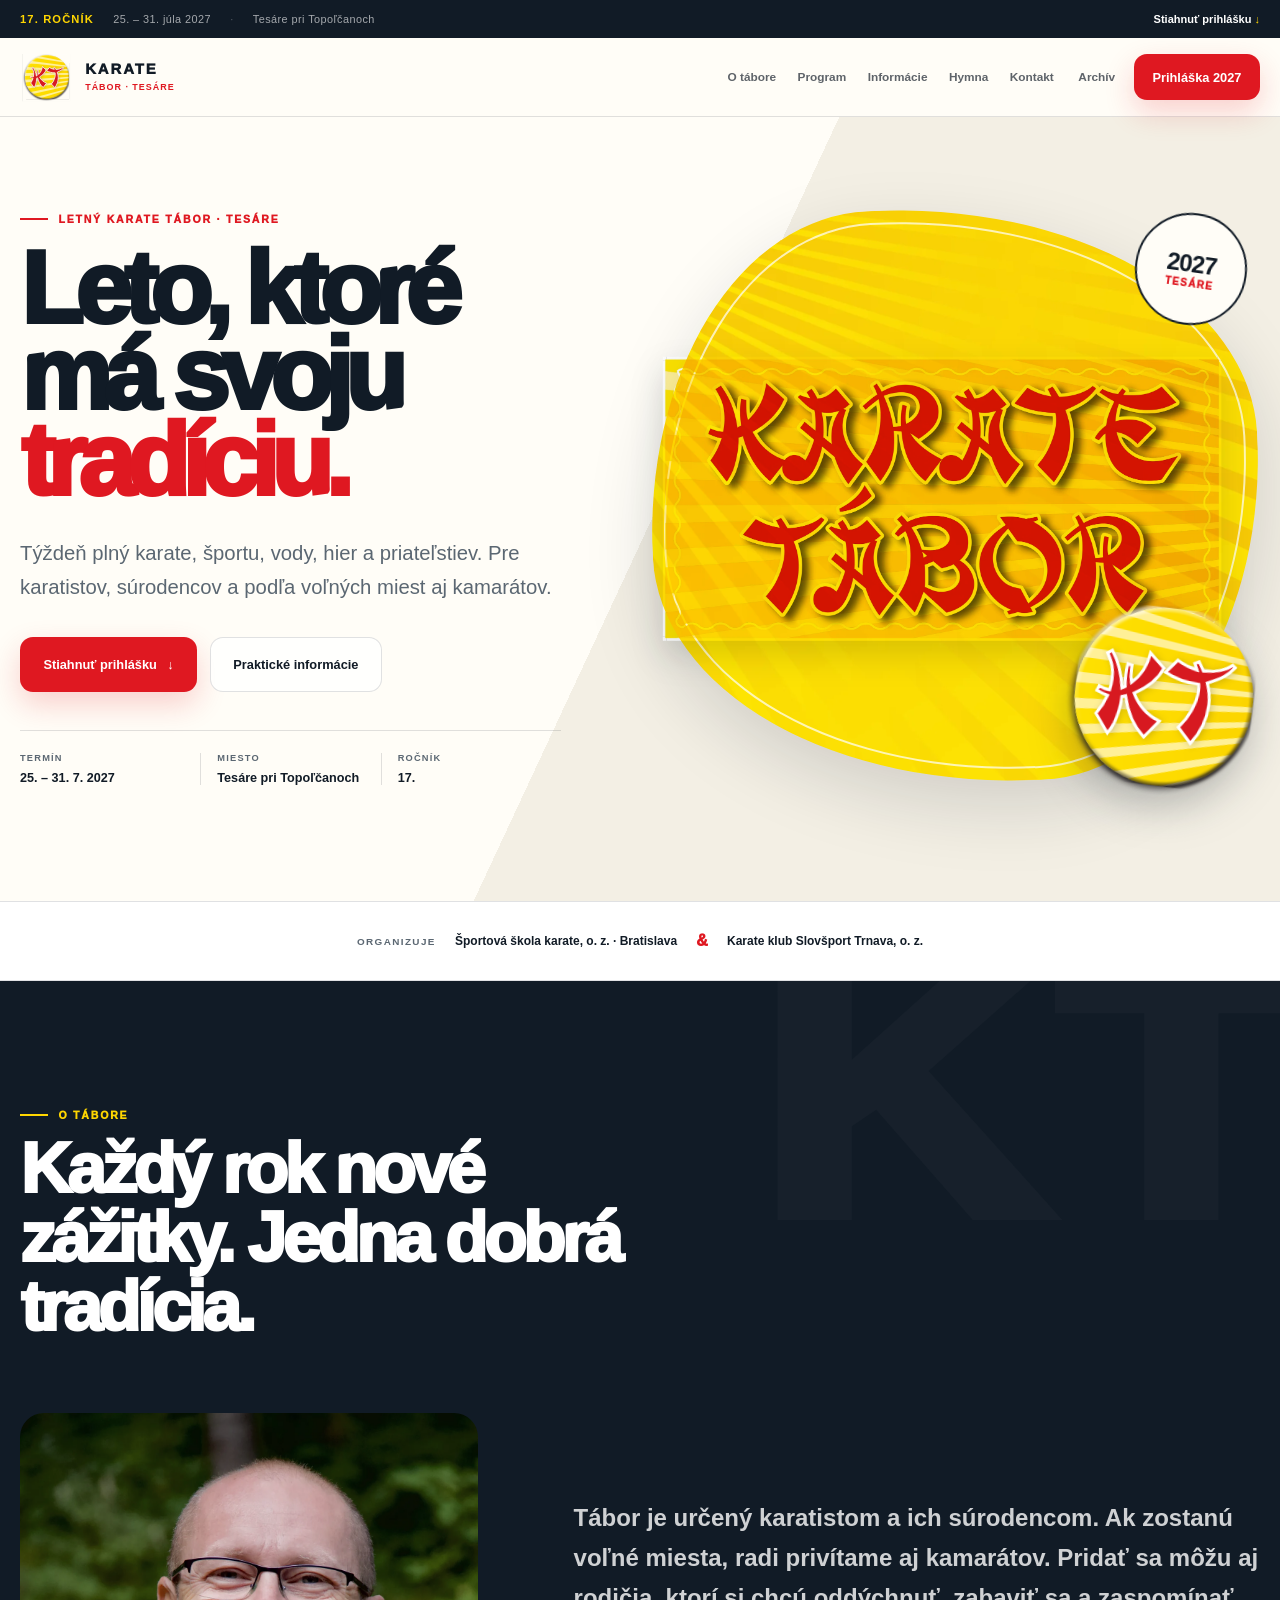
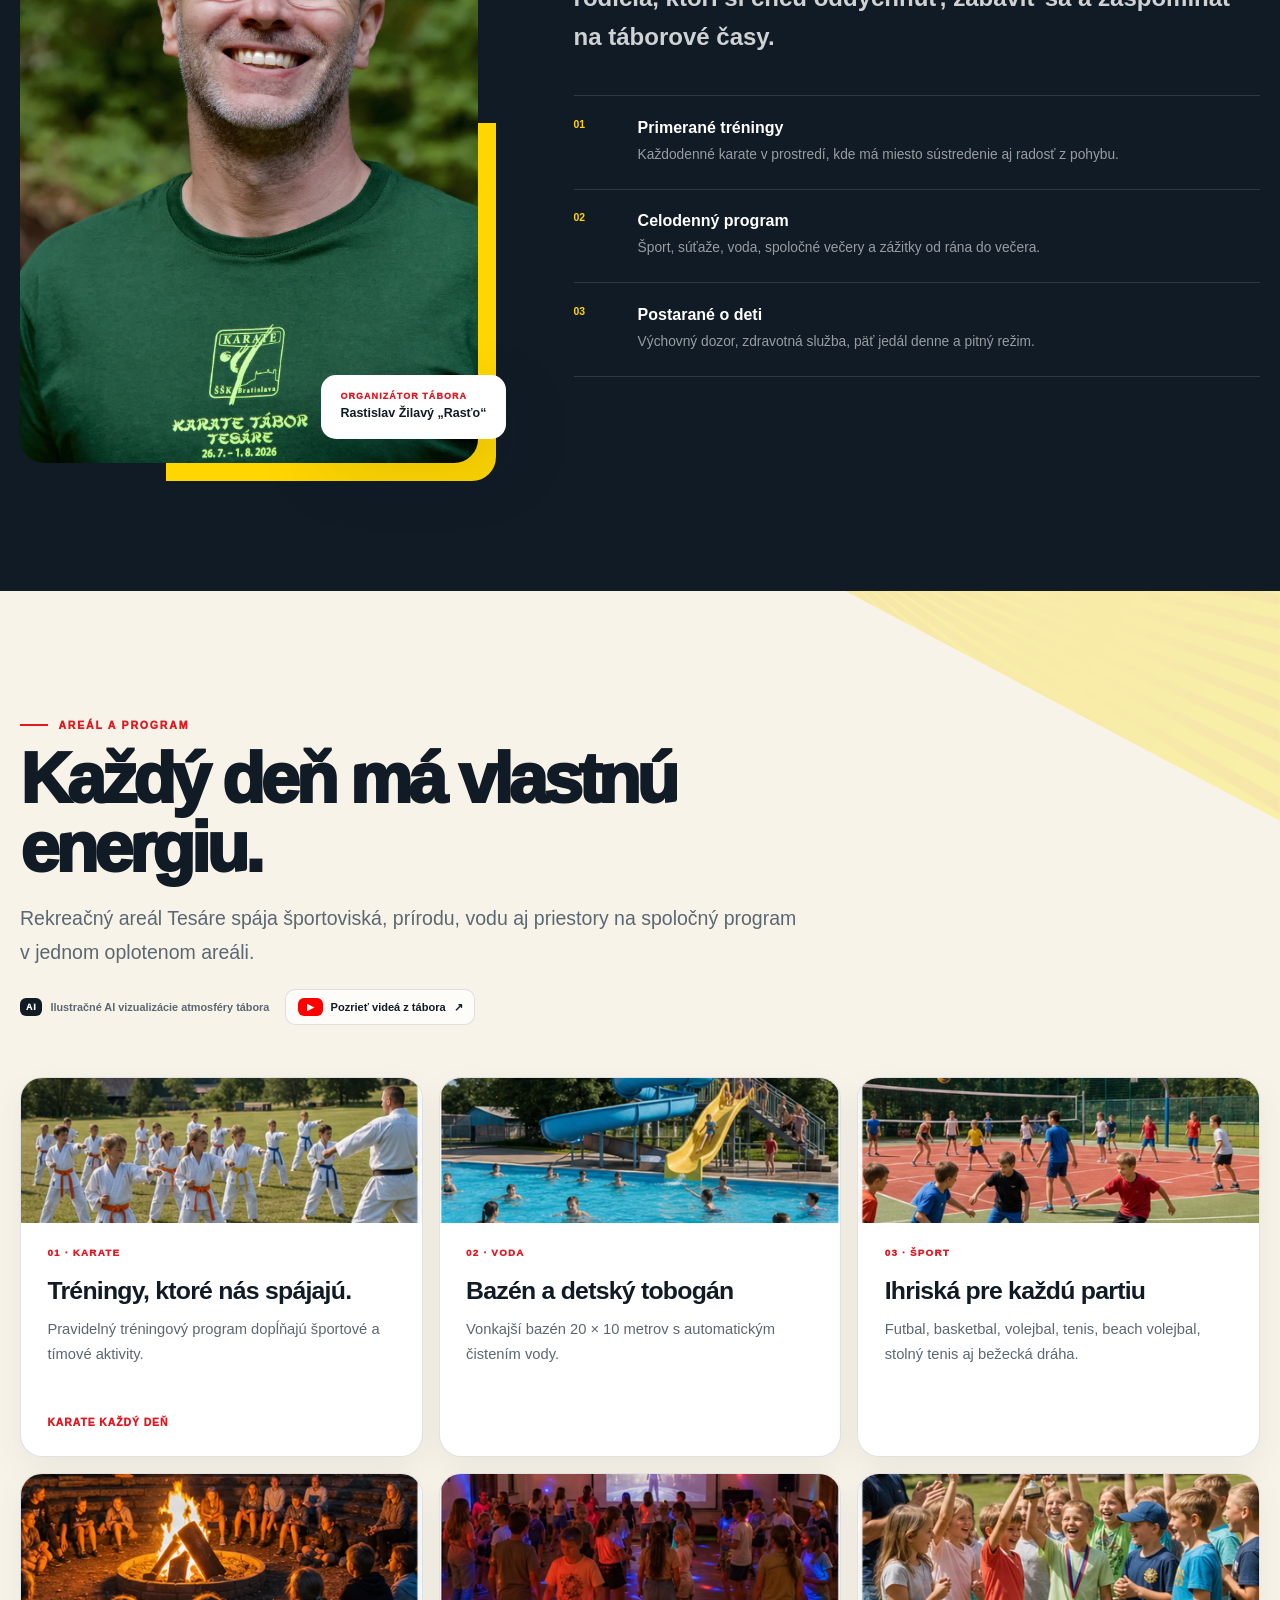
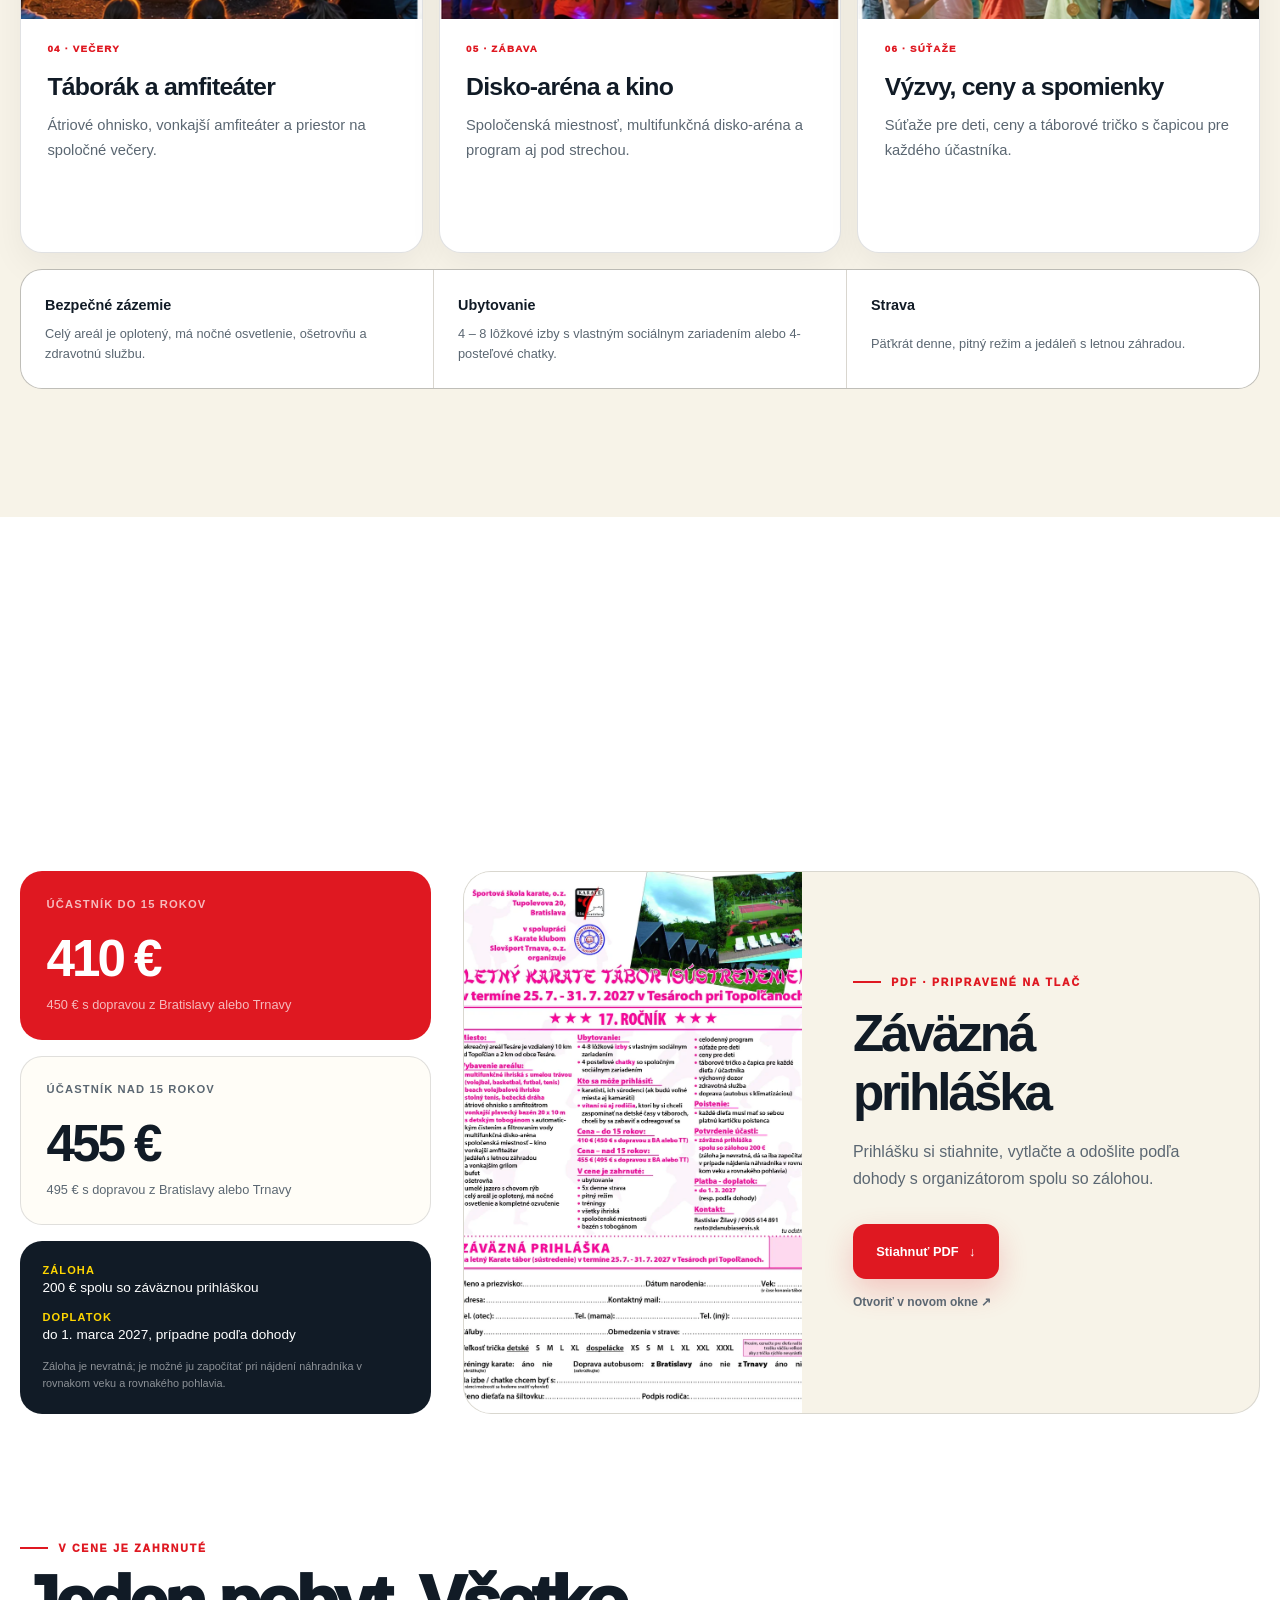
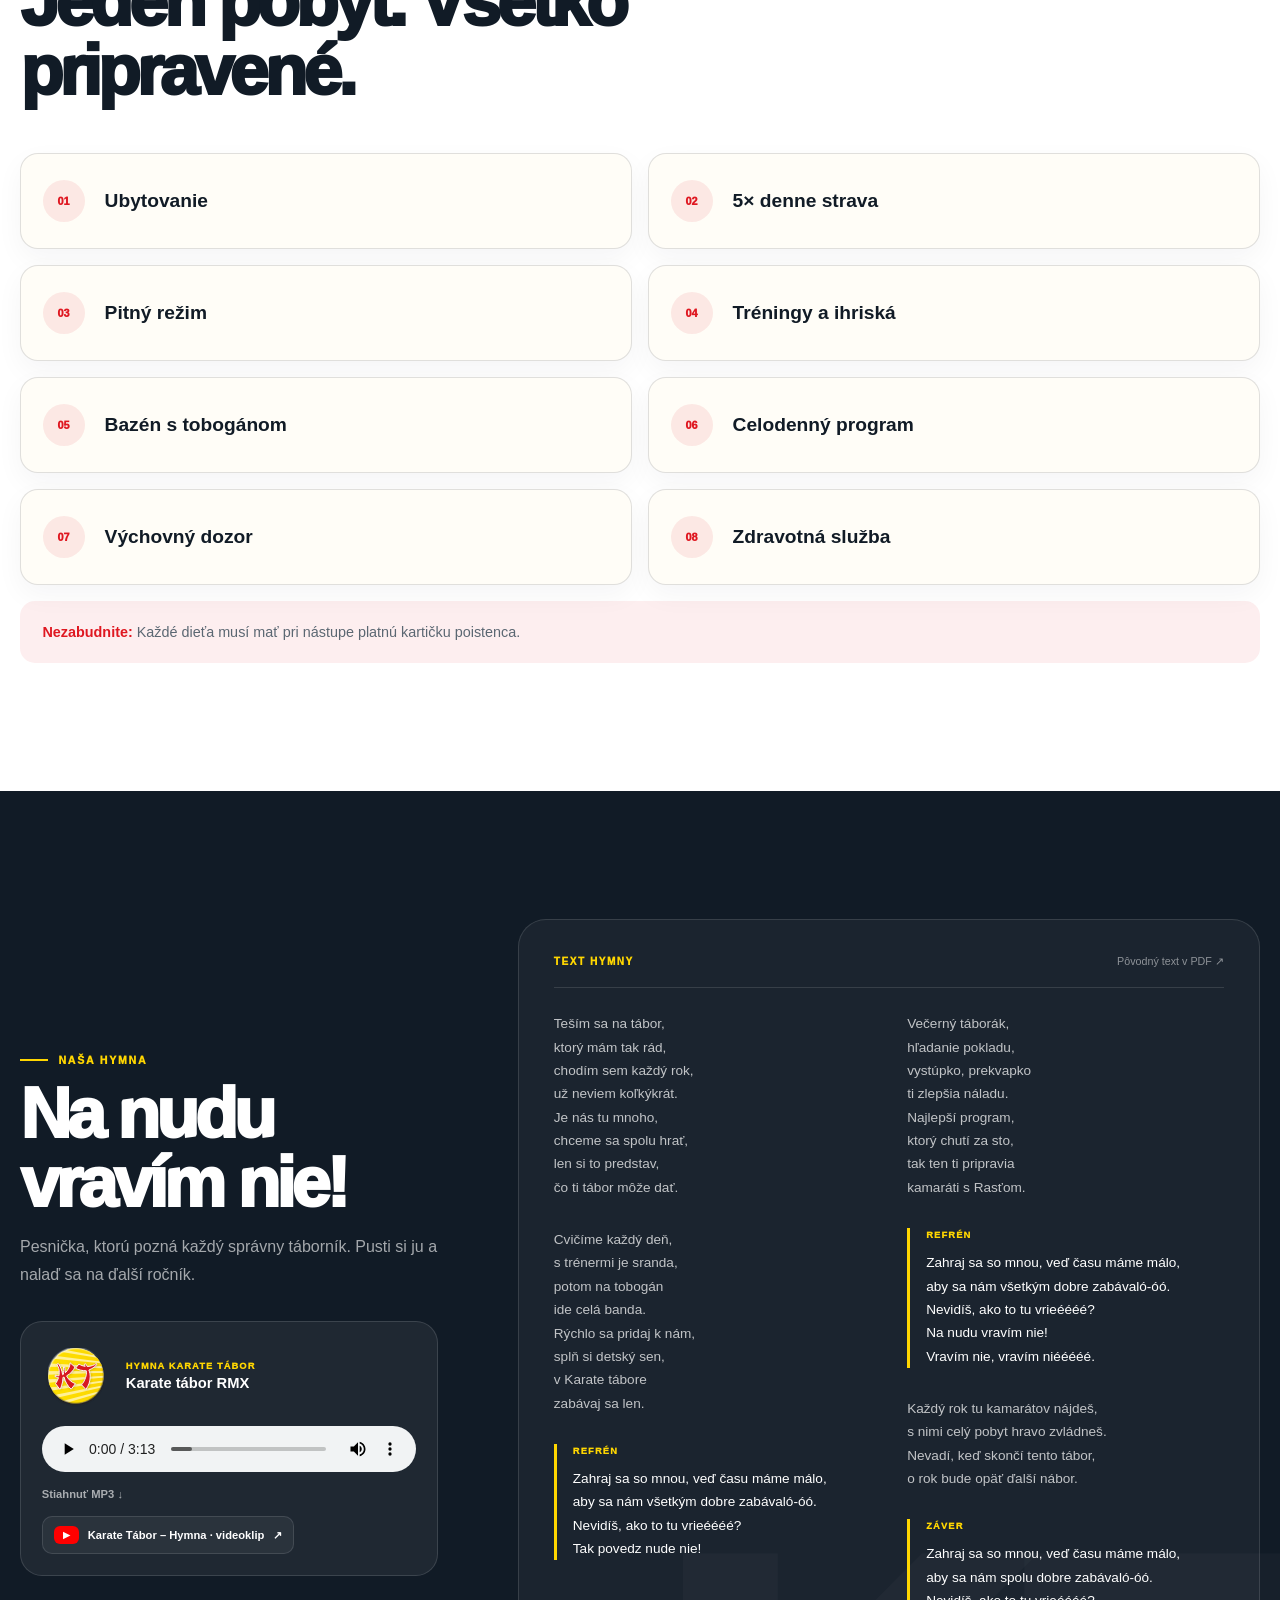
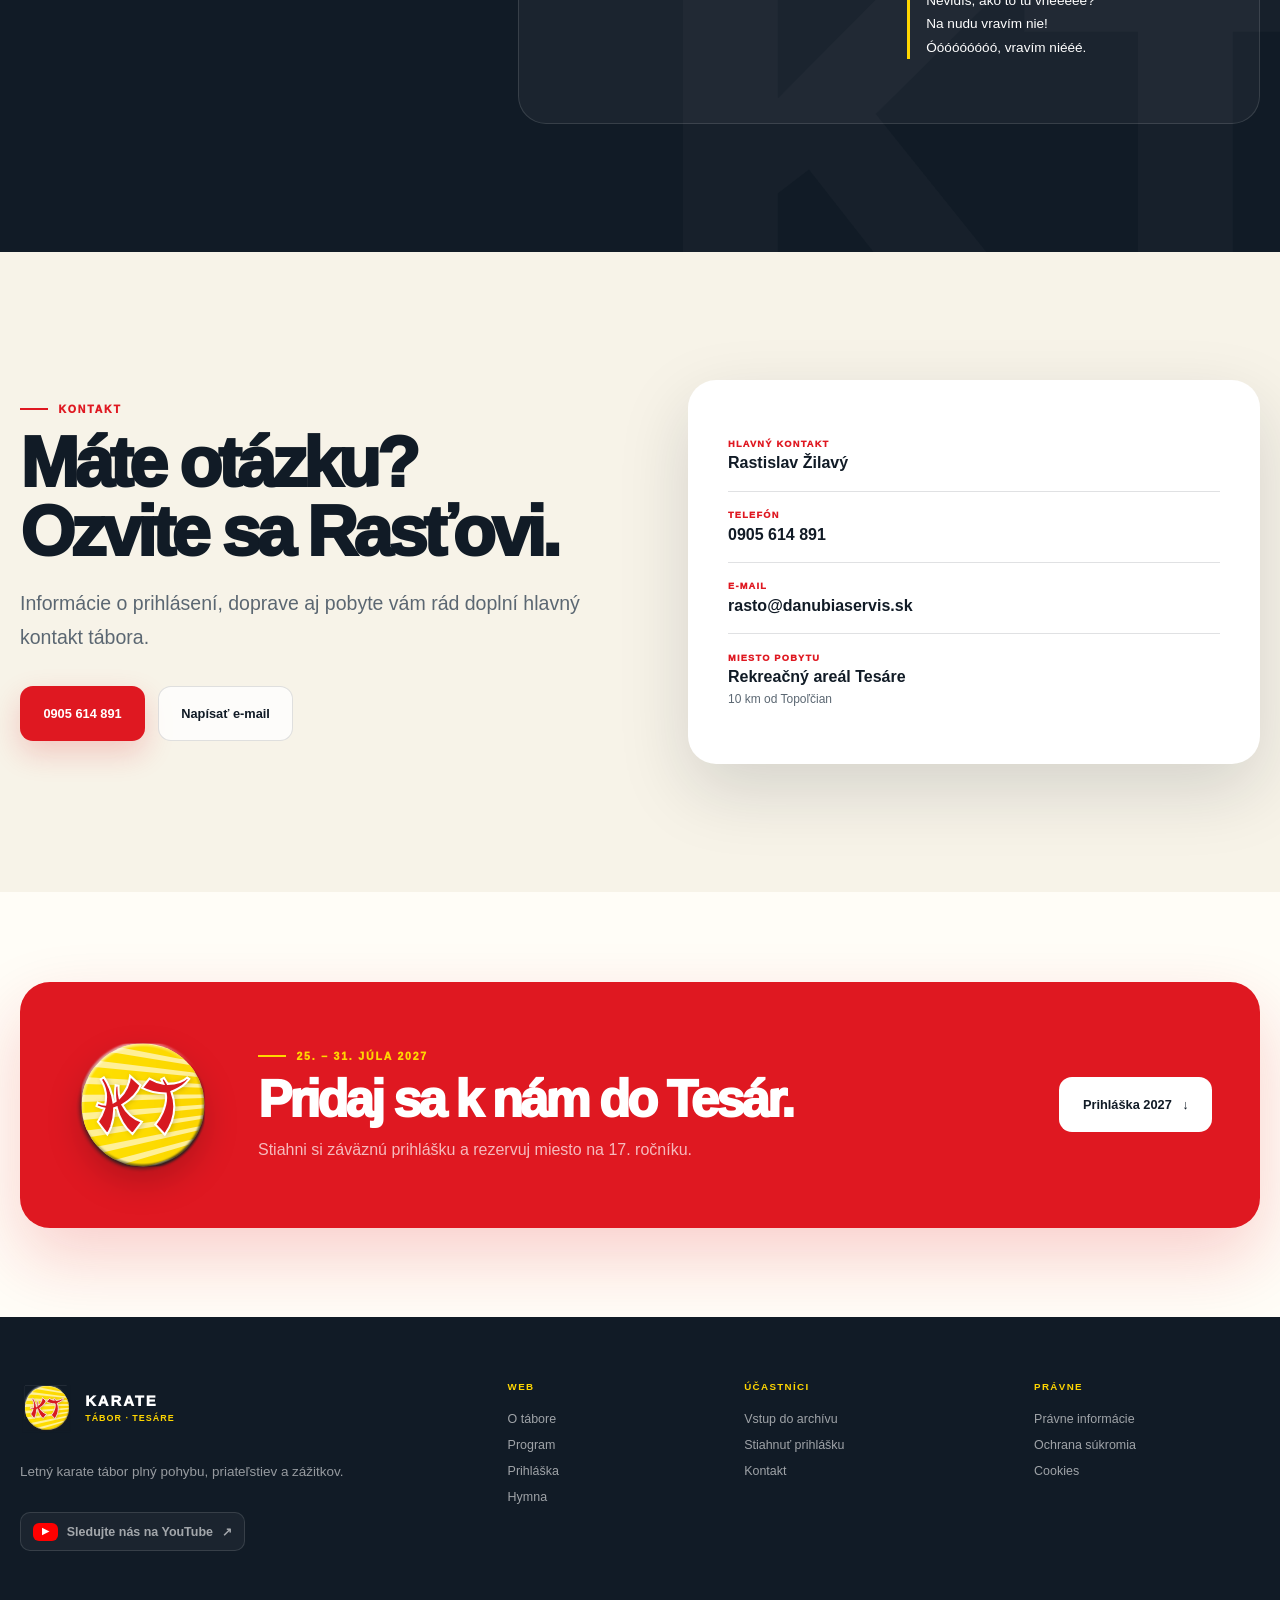
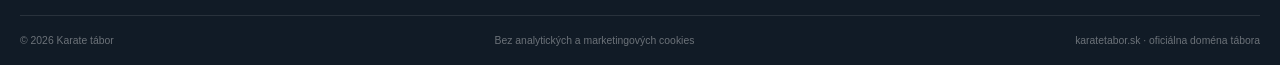
==== index.html @ 708f5032 "Publikovať prezentačný web Karate tábor" ====
<!doctype html>
<html lang="sk">
<head>
  <meta charset="utf-8">
  <meta name="viewport" content="width=device-width, initial-scale=1">
  <title>Karate tábor Tesáre 2027 | 17. ročník</title>
  <meta name="description" content="Letný Karate tábor v Tesároch pri Topoľčanoch. 17. ročník sa uskutoční 25. – 31. júla 2027. Karate, šport, bazén a táborové zážitky.">
  <meta name="theme-color" content="#ffd600">
  <link rel="canonical" href="https://karatetabor.sk/">
  <link rel="icon" href="assets/brand/kt-logo.svg" type="image/svg+xml">
  <link rel="apple-touch-icon" href="assets/images/kt-logo.jpg">
  <meta property="og:type" content="website">
  <meta property="og:locale" content="sk_SK">
  <meta property="og:url" content="https://karatetabor.sk/">
  <meta property="og:title" content="Karate tábor Tesáre 2027 | 17. ročník">
  <meta property="og:description" content="Týždeň karate, pohybu, priateľstiev a zážitkov. 25. – 31. júla 2027 v Tesároch pri Topoľčanoch.">
  <meta property="og:image" content="https://karatetabor.sk/assets/images/banner-karate-tabor.webp">
  <link rel="preload" href="assets/images/banner-karate-tabor.webp" as="image" type="image/webp">
  <link rel="stylesheet" href="style.css">
  <script src="script.js" defer></script>
</head>
<body>
  <a class="skip-link" href="#obsah">Preskočiť na obsah</a>

  <div class="topline">
    <div class="container topline-inner">
      <p><strong>17. ročník</strong><span>25. – 31. júla 2027</span><span>Tesáre pri Topoľčanoch</span></p>
      <a href="assets/documents/prihlaska-2027.pdf" download>Stiahnuť prihlášku <span aria-hidden="true">↓</span></a>
    </div>
  </div>

  <header class="site-header">
    <div class="container header-inner">
      <a class="brand" href="#domov" aria-label="Karate tábor – domov">
        <img src="assets/brand/kt-logo.svg" width="58" height="58" alt="">
        <span><strong>KARATE</strong><small>TÁBOR · TESÁRE</small></span>
      </a>
      <button class="menu-button" type="button" aria-expanded="false" aria-controls="navigation" aria-label="Otvoriť menu"><span></span><span></span><span></span></button>
      <nav id="navigation" class="navigation" aria-label="Hlavná navigácia">
        <a href="#o-tabore">O tábore</a><a href="#program">Program</a><a href="#informacie">Informácie</a><a href="#hymna">Hymna</a><a href="#kontakt">Kontakt</a><a class="nav-archive" href="archive.html">Archív</a>
        <a class="button button-primary nav-cta" href="assets/documents/prihlaska-2027.pdf" download>Prihláška 2027</a>
      </nav>
    </div>
  </header>

  <main id="obsah">
    <section id="domov" class="hero section-anchor">
      <div class="container hero-grid">
        <div class="hero-copy reveal">
          <p class="eyebrow"><span></span>Letný karate tábor · Tesáre</p>
          <h1>Leto, ktoré má svoju <em>tradíciu.</em></h1>
          <p class="hero-lead">Týždeň plný karate, športu, vody, hier a priateľstiev. Pre karatistov, súrodencov a podľa voľných miest aj kamarátov.</p>
          <div class="button-row">
            <a class="button button-primary button-large" href="assets/documents/prihlaska-2027.pdf" download>Stiahnuť prihlášku <span aria-hidden="true">↓</span></a>
            <a class="button button-secondary button-large" href="#informacie">Praktické informácie</a>
          </div>
          <dl class="hero-facts" aria-label="Základné informácie o tábore">
            <div><dt>Termín</dt><dd>25. – 31. 7. 2027</dd></div><div><dt>Miesto</dt><dd>Tesáre pri Topoľčanoch</dd></div><div><dt>Ročník</dt><dd>17.</dd></div>
          </dl>
        </div>
        <div class="hero-visual reveal">
          <div class="hero-rays" aria-hidden="true"></div>
          <img class="hero-wordmark" src="assets/images/banner-karate-tabor.webp" width="1800" height="913" alt="Karate tábor">
          <img class="hero-roundel" src="assets/brand/kt-logo.svg" width="224" height="224" alt="Okrúhle logo KT">
          <p class="hero-stamp"><strong>2027</strong><span>Tesáre</span></p>
        </div>
      </div>
    </section>

    <section class="organizers" aria-label="Organizátori">
      <div class="container organizers-inner"><p>Organizuje</p><strong>Športová škola karate, o. z. · Bratislava</strong><span aria-hidden="true">&amp;</span><strong>Karate klub Slovšport Trnava, o. z.</strong></div>
    </section>

    <section id="o-tabore" class="section about-section section-anchor">
      <div class="container">
        <div class="split-heading reveal">
          <div><p class="eyebrow eyebrow-light"><span></span>O tábore</p><h2>Každý rok nové zážitky. Jedna dobrá tradícia.</h2></div>
        </div>
        <div class="about-grid">
          <figure class="portrait-card reveal">
            <img src="assets/images/organizer-portrait.webp" width="853" height="1280" alt="Rastislav Žilavý, organizátor Karate tábora">
            <figcaption><span>Organizátor tábora</span><strong>Rastislav Žilavý „Rasťo“</strong></figcaption>
          </figure>
          <div class="about-copy reveal">
            <p class="big-copy">Tábor je určený karatistom a ich súrodencom. Ak zostanú voľné miesta, radi privítame aj kamarátov. Pridať sa môžu aj rodičia, ktorí si chcú oddýchnuť, zabaviť sa a zaspomínať na táborové časy.</p>
            <div class="about-points">
              <article><b>01</b><div><h3>Primerané tréningy</h3><p>Každodenné karate v prostredí, kde má miesto sústredenie aj radosť z pohybu.</p></div></article>
              <article><b>02</b><div><h3>Celodenný program</h3><p>Šport, súťaže, voda, spoločné večery a zážitky od rána do večera.</p></div></article>
              <article><b>03</b><div><h3>Postarané o deti</h3><p>Výchovný dozor, zdravotná služba, päť jedál denne a pitný režim.</p></div></article>
            </div>
          </div>
        </div>
      </div>
    </section>

    <section id="program" class="section program-section section-anchor">
      <div class="container">
        <div class="section-heading reveal"><p class="eyebrow"><span></span>Areál a program</p><h2>Každý deň má vlastnú energiu.</h2><p class="lead">Rekreačný areál Tesáre spája športoviská, prírodu, vodu aj priestory na spoločný program v jednom oplotenom areáli.</p><div class="program-meta"><p class="ai-note">Ilustračné AI vizualizácie atmosféry tábora</p><a class="program-youtube" href="https://www.youtube.com/@karatetabor" target="_blank" rel="noopener noreferrer"><span class="youtube-mark" aria-hidden="true">▶</span>Pozrieť videá z tábora <span aria-hidden="true">↗</span></a></div></div>
        <div class="experience-grid">
          <article class="experience reveal"><img class="experience-photo" src="assets/images/program/program-1.webp" width="900" height="900" alt="Ilustračná AI vizualizácia tréningu karate" loading="lazy"><div class="experience-copy"><small>01 · KARATE</small><h3>Tréningy, ktoré nás spájajú.</h3><p>Pravidelný tréningový program dopĺňajú športové a tímové aktivity.</p><span>Karate každý deň</span></div></article>
          <article class="experience reveal"><img class="experience-photo" src="assets/images/program/program-2.webp" width="900" height="900" alt="Ilustračná AI vizualizácia bazéna a tobogánu" loading="lazy"><div class="experience-copy"><small>02 · VODA</small><h3>Bazén a detský tobogán</h3><p>Vonkajší bazén 20 × 10 metrov s automatickým čistením vody.</p></div></article>
          <article class="experience reveal"><img class="experience-photo" src="assets/images/program/program-3.webp" width="900" height="900" alt="Ilustračná AI vizualizácia športových ihrísk" loading="lazy"><div class="experience-copy"><small>03 · ŠPORT</small><h3>Ihriská pre každú partiu</h3><p>Futbal, basketbal, volejbal, tenis, beach volejbal, stolný tenis aj bežecká dráha.</p></div></article>
          <article class="experience reveal"><img class="experience-photo" src="assets/images/program/program-4.webp" width="900" height="900" alt="Ilustračná AI vizualizácia táboráka v amfiteátri" loading="lazy"><div class="experience-copy"><small>04 · VEČERY</small><h3>Táborák a amfiteáter</h3><p>Átriové ohnisko, vonkajší amfiteáter a priestor na spoločné večery.</p></div></article>
          <article class="experience reveal"><img class="experience-photo" src="assets/images/program/program-5.webp" width="900" height="900" alt="Ilustračná AI vizualizácia večerného programu" loading="lazy"><div class="experience-copy"><small>05 · ZÁBAVA</small><h3>Disko-aréna a kino</h3><p>Spoločenská miestnosť, multifunkčná disko-aréna a program aj pod strechou.</p></div></article>
          <article class="experience reveal"><img class="experience-photo" src="assets/images/program/program-6.webp" width="900" height="900" alt="Ilustračná AI vizualizácia táborovej súťaže a ocenenia" loading="lazy"><div class="experience-copy"><small>06 · SÚŤAŽE</small><h3>Výzvy, ceny a spomienky</h3><p>Súťaže pre deti, ceny a táborové tričko s čapicou pre každého účastníka.</p></div></article>
        </div>
        <div class="safety-strip reveal">
          <p><strong>Bezpečné zázemie</strong>Celý areál je oplotený, má nočné osvetlenie, ošetrovňu a zdravotnú službu.</p>
          <p><strong>Ubytovanie</strong>4 – 8 lôžkové izby s vlastným sociálnym zariadením alebo 4-posteľové chatky.</p>
          <p><strong>Strava</strong>Päťkrát denne, pitný režim a jedáleň s letnou záhradou.</p>
        </div>
      </div>
    </section>

    <section id="informacie" class="section info-section section-anchor">
      <div class="container">
        <div class="split-heading dark-text reveal">
          <div><p class="eyebrow"><span></span>Prihláška 2027</p><h2>Všetko podstatné pre rodičov.</h2></div>
        </div>
        <div class="registration-grid">
          <div class="pricing-column reveal">
            <article class="price-card price-primary"><p>Účastník do 15 rokov</p><h3>410 €</h3><span>450 € s dopravou z Bratislavy alebo Trnavy</span></article>
            <article class="price-card"><p>Účastník nad 15 rokov</p><h3>455 €</h3><span>495 € s dopravou z Bratislavy alebo Trnavy</span></article>
            <div class="payment-card"><p><strong>Záloha</strong><span>200 € spolu so záväznou prihláškou</span></p><p><strong>Doplatok</strong><span>do 1. marca 2027, prípadne podľa dohody</span></p><small>Záloha je nevratná; je možné ju započítať pri nájdení náhradníka v rovnakom veku a rovnakého pohlavia.</small></div>
          </div>
          <article class="application-card reveal">
            <div class="application-preview"><img src="assets/images/prihlaska-2027.webp" width="637" height="900" alt="Náhľad záväznej prihlášky na Karate tábor 2027" loading="lazy"></div>
            <div class="application-copy"><p class="eyebrow"><span></span>PDF · pripravené na tlač</p><h3>Záväzná prihláška</h3><p>Prihlášku si stiahnite, vytlačte a odošlite podľa dohody s organizátorom spolu so zálohou.</p><a class="button button-primary button-large" href="assets/documents/prihlaska-2027.pdf" download>Stiahnuť PDF <span aria-hidden="true">↓</span></a><a class="text-link" href="assets/documents/prihlaska-2027.pdf" target="_blank" rel="noopener">Otvoriť v novom okne ↗</a></div>
          </article>
        </div>
        <div class="included-wrap">
          <div class="section-heading reveal"><p class="eyebrow"><span></span>V cene je zahrnuté</p><h2>Jeden pobyt. Všetko pripravené.</h2></div>
          <ul class="included-list reveal"><li><span>01</span>Ubytovanie</li><li><span>02</span>5× denne strava</li><li><span>03</span>Pitný režim</li><li><span>04</span>Tréningy a ihriská</li><li><span>05</span>Bazén s tobogánom</li><li><span>06</span>Celodenný program</li><li><span>07</span>Výchovný dozor</li><li><span>08</span>Zdravotná služba</li></ul>
          <p class="insurance-note reveal"><strong>Nezabudnite:</strong> Každé dieťa musí mať pri nástupe platnú kartičku poistenca.</p>
        </div>
      </div>
    </section>

    <section id="hymna" class="section anthem-section section-anchor">
      <div class="container anthem-grid">
        <div class="anthem-side reveal">
          <p class="eyebrow eyebrow-light"><span></span>Naša hymna</p><h2>Na nudu vravím nie!</h2><p>Pesnička, ktorú pozná každý správny táborník. Pusti si ju a nalaď sa na ďalší ročník.</p>
          <div class="audio-card"><div class="audio-head"><img src="assets/brand/kt-logo.svg" width="76" height="76" alt=""><div><small>HYMNA KARATE TÁBOR</small><strong>Karate tábor RMX</strong></div></div><audio controls preload="metadata"><source src="assets/audio/hymna-karate-tabor.mp3" type="audio/mpeg">Váš prehliadač nepodporuje prehrávanie zvuku.</audio><a href="assets/audio/hymna-karate-tabor.mp3" download>Stiahnuť MP3 <span aria-hidden="true">↓</span></a><a class="anthem-youtube" href="https://www.youtube.com/watch?v=_6rYFByLKfc" target="_blank" rel="noopener noreferrer"><span class="youtube-mark" aria-hidden="true">▶</span>Karate Tábor – Hymna · videoklip <span aria-hidden="true">↗</span></a></div>
        </div>
        <div class="lyrics reveal" aria-label="Text hymny Karate tábor">
          <div class="lyrics-heading"><span>TEXT HYMNY</span><a href="assets/documents/hymna-text.pdf" target="_blank" rel="noopener">Pôvodný text v PDF ↗</a></div>
          <div class="lyrics-columns">
            <div>
              <p>Teším sa na tábor,<br>ktorý mám tak rád,<br>chodím sem každý rok,<br>už neviem koľkýkrát.<br>Je nás tu mnoho,<br>chceme sa spolu hrať,<br>len si to predstav,<br>čo ti tábor môže dať.</p>
              <p>Cvičíme každý deň,<br>s trénermi je sranda,<br>potom na tobogán<br>ide celá banda.<br>Rýchlo sa pridaj k nám,<br>splň si detský sen,<br>v Karate tábore<br>zabávaj sa len.</p>
              <p class="refrain"><small>REFRÉN</small>Zahraj sa so mnou, veď času máme málo,<br>aby sa nám všetkým dobre zabávaló-óó.<br>Nevidíš, ako to tu vrieéééé?<br>Tak povedz nude nie!</p>
            </div>
            <div>
              <p>Večerný táborák,<br>hľadanie pokladu,<br>vystúpko, prekvapko<br>ti zlepšia náladu.<br>Najlepší program,<br>ktorý chutí za sto,<br>tak ten ti pripravia<br>kamaráti s Rasťom.</p>
              <p class="refrain"><small>REFRÉN</small>Zahraj sa so mnou, veď času máme málo,<br>aby sa nám všetkým dobre zabávaló-óó.<br>Nevidíš, ako to tu vrieéééé?<br>Na nudu vravím nie!<br>Vravím nie, vravím niééééé.</p>
              <p>Každý rok tu kamarátov nájdeš,<br>s nimi celý pobyt hravo zvládneš.<br>Nevadí, keď skončí tento tábor,<br>o rok bude opäť ďalší nábor.</p>
              <p class="refrain"><small>ZÁVER</small>Zahraj sa so mnou, veď času máme málo,<br>aby sa nám spolu dobre zabávaló-óó.<br>Nevidíš, ako to tu vrieéééé?<br>Na nudu vravím nie!<br>Óóóóóóóóó, vravím niééé.</p>
            </div>
          </div>
        </div>
      </div>
    </section>

    <section id="kontakt" class="section contact-section section-anchor">
      <div class="container contact-grid">
        <div class="contact-copy reveal"><p class="eyebrow"><span></span>Kontakt</p><h2>Máte otázku? Ozvite sa Rasťovi.</h2><p class="lead">Informácie o prihlásení, doprave aj pobyte vám rád doplní hlavný kontakt tábora.</p><div class="contact-actions"><a class="button button-primary button-large" href="tel:+421905614891">0905 614 891</a><a class="button button-secondary button-large" href="mailto:rasto@danubiaservis.sk">Napísať e-mail</a></div></div>
        <address class="contact-card reveal"><div><small>HLAVNÝ KONTAKT</small><strong>Rastislav Žilavý</strong></div><a href="tel:+421905614891"><small>TELEFÓN</small><strong>0905 614 891</strong></a><a href="mailto:rasto@danubiaservis.sk"><small>E-MAIL</small><strong>rasto@danubiaservis.sk</strong></a><div><small>MIESTO POBYTU</small><strong>Rekreačný areál Tesáre</strong><span>10 km od Topoľčian</span></div></address>
      </div>
    </section>

    <section class="final-cta"><div class="container final-card reveal"><img src="assets/brand/kt-logo.svg" width="150" height="150" alt="" loading="lazy"><div><p class="eyebrow eyebrow-light"><span></span>25. – 31. júla 2027</p><h2>Pridaj sa k nám do Tesár.</h2><p>Stiahni si záväznú prihlášku a rezervuj miesto na 17. ročníku.</p></div><a class="button button-light button-large" href="assets/documents/prihlaska-2027.pdf" download>Prihláška 2027 <span aria-hidden="true">↓</span></a></div></section>
  </main>

  <footer class="footer">
    <div class="container footer-grid">
      <div class="footer-brand"><a class="brand brand-light" href="#domov"><img src="assets/brand/kt-logo.svg" width="66" height="66" alt=""><span><strong>KARATE</strong><small>TÁBOR · TESÁRE</small></span></a><p>Letný karate tábor plný pohybu, priateľstiev a zážitkov.</p><a class="footer-social" href="https://www.youtube.com/@karatetabor" target="_blank" rel="noopener noreferrer"><span class="youtube-mark" aria-hidden="true">▶</span>Sledujte nás na YouTube <span aria-hidden="true">↗</span></a></div>
      <div><h2>Web</h2><a href="#o-tabore">O tábore</a><a href="#program">Program</a><a href="#informacie">Prihláška</a><a href="#hymna">Hymna</a></div>
      <div><h2>Účastníci</h2><a href="archive.html">Vstup do archívu</a><a href="assets/documents/prihlaska-2027.pdf" download>Stiahnuť prihlášku</a><a href="mailto:rasto@danubiaservis.sk">Kontakt</a></div>
      <div><h2>Právne</h2><a href="pravne-informacie.html">Právne informácie</a><a href="ochrana-sukromia.html">Ochrana súkromia</a><a href="cookies.html">Cookies</a></div>
    </div>
    <div class="container footer-bottom"><span>© <span id="year">2026</span> Karate tábor</span><span>Bez analytických a marketingových cookies</span><span>karatetabor.sk · oficiálna doména tábora</span></div>
  </footer>
</body>
</html>
---- style.css ----
:root{
  --ink:#111b26;--ink-soft:#1b2d3b;--paper:#fffdf7;--cream:#f7f3e8;--white:#fff;
  --sun:#ffd600;--sun-light:#fff18a;--red:#df1821;--red-dark:#bd1018;--pink:#ec1664;
  --slate:#5b6772;--line:rgba(17,27,38,.13);--shadow:0 26px 70px rgba(17,27,38,.15);--radius:24px
}
*{box-sizing:border-box}html{scroll-behavior:smooth}body{margin:0;background:var(--paper);color:var(--ink);font-family:Inter,"Segoe UI",Arial,sans-serif;-webkit-font-smoothing:antialiased}body.menu-open{overflow:hidden}img{display:block;max-width:100%}a{color:inherit;text-decoration:none}button,input,select,textarea{font:inherit}.container{width:min(100% - 40px,1240px);margin-inline:auto}.section{padding-block:clamp(5.5rem,10vw,9rem)}.section-anchor{scroll-margin-top:100px}.skip-link{position:fixed;z-index:1000;top:1rem;left:1rem;transform:translateY(-160%);padding:.8rem 1rem;border-radius:10px;background:var(--ink);color:#fff;font-weight:800}.skip-link:focus{transform:none}
.topline{background:var(--ink);color:#fff}.topline-inner{display:flex;min-height:38px;align-items:center;justify-content:space-between;gap:1rem}.topline p{display:flex;align-items:center;gap:1.2rem;margin:0;color:rgba(255,255,255,.62);font-size:.68rem;letter-spacing:.04em}.topline p strong{color:var(--sun);font-size:.7rem;letter-spacing:.1em;text-transform:uppercase}.topline p span+span:before{content:"·";margin-right:1.2rem;color:rgba(255,255,255,.28)}.topline a{color:#fff;font-size:.69rem;font-weight:850}.topline a span{color:var(--sun)}
.site-header{position:sticky;z-index:100;top:0;border-bottom:1px solid var(--line);background:rgba(255,253,247,.92);backdrop-filter:blur(18px)}.header-inner{display:flex;min-height:78px;align-items:center;justify-content:space-between;gap:2rem}.brand{display:inline-flex;align-items:center;gap:.7rem;flex:0 0 auto}.brand img{width:54px;height:54px;object-fit:contain}.brand>span{display:grid}.brand strong{font-size:.93rem;font-weight:950;line-height:1;letter-spacing:.13em}.brand small{margin-top:.3rem;color:var(--red);font-size:.56rem;font-weight:900;letter-spacing:.11em}.navigation{display:flex;align-items:center;gap:.1rem}.navigation>a:not(.button){padding:.75rem .62rem;border-radius:10px;color:rgba(17,27,38,.68);font-size:.74rem;font-weight:800;transition:.2s}.navigation>a:not(.button):hover{background:var(--cream);color:var(--ink)}.navigation .nav-archive{margin-left:.2rem}.nav-cta{margin-left:.45rem}.menu-button{display:none;width:46px;height:46px;place-content:center;gap:5px;border:1px solid var(--line);border-radius:13px;background:#fff}.menu-button span{display:block;width:20px;height:2px;border-radius:10px;background:var(--ink);transition:.25s}
.button{display:inline-flex;min-height:46px;align-items:center;justify-content:center;gap:.65rem;border:1px solid transparent;border-radius:13px;padding:.78rem 1.1rem;font-size:.8rem;font-weight:900;transition:transform .2s,background .2s,box-shadow .2s}.button:hover{transform:translateY(-2px)}.button-primary{background:var(--red);color:#fff;box-shadow:0 12px 30px rgba(223,24,33,.2)}.button-primary:hover{background:var(--red-dark)}.button-secondary{border-color:var(--line);background:rgba(255,255,255,.76)}.button-secondary:hover{background:#fff}.button-light{background:#fff;color:var(--ink)}.button-large{min-height:55px;padding-inline:1.4rem}.button-row{display:flex;flex-wrap:wrap;gap:.8rem;margin-top:2rem}.eyebrow{display:flex;align-items:center;gap:.65rem;margin:0;color:var(--red);font-size:.66rem;font-weight:950;letter-spacing:.17em;text-transform:uppercase}.eyebrow>span{width:28px;height:2px;background:currentColor}.eyebrow-light{color:var(--sun)}.section h2,.final-card h2{margin:.8rem 0 0;font-size:clamp(2.6rem,5.5vw,4.8rem);font-weight:950;line-height:.98;letter-spacing:-.06em}.section-heading{max-width:780px}.lead{color:var(--slate);font-size:clamp(1.02rem,1.6vw,1.22rem);line-height:1.75}.split-heading{display:grid;grid-template-columns:1.1fr .9fr;align-items:end;gap:5rem}.split-heading>p{margin:0;color:rgba(255,255,255,.65);font-size:1.05rem;line-height:1.75}.split-heading.dark-text>p{color:var(--slate)}
.hero{position:relative;overflow:hidden;background:linear-gradient(115deg,var(--paper) 0 51%,#f3efe4 51%)}.hero-grid{display:grid;min-height:calc(100vh - 116px);grid-template-columns:.92fr 1.08fr;align-items:center;gap:4rem;padding-block:3.5rem 4.8rem}.hero-copy{position:relative;z-index:2}.hero h1{max-width:680px;margin:1.35rem 0 0;font-size:clamp(4.3rem,8vw,7.3rem);font-weight:950;line-height:.84;letter-spacing:-.08em}.hero h1 em{display:block;color:var(--red);font-style:normal}.hero-lead{max-width:630px;margin:2rem 0 0;color:var(--slate);font-size:clamp(1.05rem,1.6vw,1.27rem);line-height:1.68}.hero-facts{display:grid;grid-template-columns:repeat(3,1fr);margin:2.4rem 0 0;padding-top:1.4rem;border-top:1px solid var(--line)}.hero-facts div{padding-right:1rem}.hero-facts div+div{padding-left:1rem;border-left:1px solid var(--line)}.hero-facts dt{color:var(--slate);font-size:.58rem;font-weight:900;letter-spacing:.13em;text-transform:uppercase}.hero-facts dd{margin:.45rem 0 0;font-size:.79rem;font-weight:900}.hero-visual{position:relative;min-height:620px;isolation:isolate}.hero-rays{position:absolute;z-index:-2;inset:3% 0 4% 4%;border-radius:38% 62% 38% 62%/58% 42% 58% 42%;background:var(--sun) url("assets/images/brand-rays.webp") center/cover;transform:rotate(-3deg);box-shadow:var(--shadow)}.hero-rays:after{content:"";position:absolute;inset:12px;border:2px solid rgba(255,255,255,.7);border-radius:inherit}.hero-wordmark{position:absolute;z-index:1;top:50%;left:50%;width:88%;height:72%;border-radius:24px;object-fit:contain;filter:drop-shadow(0 14px 16px rgba(17,27,38,.14));mix-blend-mode:multiply;transform:translate(-50%,-50%)}.hero-roundel{position:absolute;z-index:3;right:-2%;bottom:0;width:clamp(155px,17vw,224px);filter:drop-shadow(0 18px 20px rgba(17,27,38,.25));transform:rotate(7deg)}.hero-stamp{position:absolute;z-index:2;top:4%;right:2%;display:grid;width:112px;height:112px;place-content:center;margin:0;border:2px solid var(--ink);border-radius:50%;background:var(--paper);text-align:center;transform:rotate(8deg)}.hero-stamp strong{font-size:1.5rem;letter-spacing:-.04em}.hero-stamp span{color:var(--red);font-size:.63rem;font-weight:950;letter-spacing:.13em;text-transform:uppercase}
.organizers{border-block:1px solid var(--line);background:#fff}.organizers-inner{display:flex;min-height:78px;align-items:center;justify-content:center;gap:1.2rem;text-align:center}.organizers p{margin:0;color:var(--slate);font-size:.62rem;font-weight:900;letter-spacing:.14em;text-transform:uppercase}.organizers strong{font-size:.75rem}.organizers span{color:var(--red);font-weight:950}
.about-section{position:relative;overflow:hidden;background:var(--ink);color:#fff}.about-section:before{content:"KT";position:absolute;top:-5vw;right:-2vw;color:rgba(255,255,255,.025);font-size:28vw;font-weight:950;line-height:1;letter-spacing:.025em;pointer-events:none;transform:scaleX(1.12);transform-origin:right top}.about-section>.container{position:relative;z-index:1}.about-grid{display:grid;grid-template-columns:.8fr 1.2fr;align-items:center;gap:6rem;margin-top:4.5rem}.portrait-card{position:relative;margin:0}.portrait-card:before{content:"";position:absolute;z-index:0;right:-18px;bottom:-18px;width:72%;height:55%;border-radius:0 0 24px 0;background:var(--sun)}.portrait-card img{position:relative;z-index:1;width:100%;max-height:650px;border-radius:24px;object-fit:cover;object-position:center 25%;filter:saturate(.88)}.portrait-card figcaption{position:absolute;z-index:2;right:-28px;bottom:24px;display:grid;max-width:270px;gap:.25rem;padding:1rem 1.2rem;border-radius:15px;background:#fff;color:var(--ink);box-shadow:var(--shadow)}.portrait-card figcaption span{color:var(--red);font-size:.56rem;font-weight:950;letter-spacing:.12em;text-transform:uppercase}.portrait-card figcaption strong{font-size:.78rem;line-height:1.4}.big-copy{margin:0;color:rgba(255,255,255,.8);font-size:clamp(1.15rem,2vw,1.5rem);font-weight:650;line-height:1.65}.about-points{margin-top:2.4rem;border-top:1px solid rgba(255,255,255,.13)}.about-points article{display:grid;grid-template-columns:48px 1fr;gap:1rem;padding:1.4rem 0;border-bottom:1px solid rgba(255,255,255,.13)}.about-points b{color:var(--sun);font-size:.65rem}.about-points h3{margin:0;font-size:1rem}.about-points p{margin:.45rem 0 0;color:rgba(255,255,255,.57);font-size:.86rem;line-height:1.65}
.program-section{position:relative;background:var(--cream)}.program-section:before{content:"";position:absolute;top:0;right:0;width:34%;height:230px;background:url("assets/images/brand-rays.webp") center/cover;opacity:.28;clip-path:polygon(100% 0,100% 100%,0 0)}.program-meta{display:flex;flex-wrap:wrap;align-items:center;gap:.75rem 1rem;margin-top:.7rem}.ai-note{display:inline-flex;align-items:center;gap:.5rem;margin:0;color:var(--slate);font-size:.68rem;font-weight:750}.ai-note:before{content:"AI";padding:.23rem .38rem;border-radius:6px;background:var(--ink);color:#fff;font-size:.55rem;font-weight:950;letter-spacing:.08em}.program-youtube{display:inline-flex;align-items:center;gap:.5rem;padding:.52rem .7rem;border:1px solid var(--line);border-radius:10px;background:rgba(255,255,255,.72);color:var(--ink);font-size:.69rem;font-weight:900;transition:.2s}.program-youtube:hover{transform:translateY(-1px);background:#fff;box-shadow:0 8px 20px rgba(17,27,38,.07)}.experience-grid{display:grid;grid-template-columns:repeat(3,1fr);gap:1rem;margin-top:3.2rem}.experience{display:flex;min-height:380px;flex-direction:column;overflow:hidden;border:1px solid var(--line);border-radius:22px;background:#fff;box-shadow:0 12px 34px rgba(17,27,38,.055)}.experience-photo{width:100%;height:145px;object-fit:cover}.experience-copy{display:flex;flex:1;flex-direction:column;padding:1.55rem 1.65rem 1.7rem}.experience small{color:var(--red);font-size:.61rem;font-weight:950;letter-spacing:.13em}.experience h3{margin:1.15rem 0 .75rem;font-size:1.55rem;letter-spacing:-.03em}.experience p{margin:0;color:var(--slate);font-size:.92rem;line-height:1.68}.experience-copy>span{align-self:flex-start;margin-top:auto;padding-top:1.1rem;color:var(--red);font-size:.65rem;font-weight:950;letter-spacing:.09em;text-transform:uppercase}.safety-strip{display:grid;grid-template-columns:repeat(3,1fr);gap:1px;margin-top:1rem;overflow:hidden;border:1px solid var(--line);border-radius:22px;background:var(--line)}.safety-strip p{display:grid;gap:.5rem;margin:0;padding:1.5rem;background:#fff;color:var(--slate);font-size:.8rem;line-height:1.55}.safety-strip strong{color:var(--ink);font-size:.9rem}
.info-section{background:#fff}.registration-grid{display:grid;grid-template-columns:.68fr 1.32fr;gap:2rem;margin-top:4rem}.pricing-column{display:grid;gap:1rem}.price-card{padding:1.6rem;border:1px solid var(--line);border-radius:22px;background:var(--paper)}.price-card p{margin:0;color:var(--slate);font-size:.7rem;font-weight:900;letter-spacing:.1em;text-transform:uppercase}.price-card h3{margin:1.2rem 0 .4rem;font-size:3.2rem;letter-spacing:-.06em}.price-card span{color:var(--slate);font-size:.8rem;line-height:1.5}.price-primary{border-color:transparent;background:var(--red);color:#fff}.price-primary p,.price-primary span{color:rgba(255,255,255,.7)}.payment-card{display:grid;gap:1rem;padding:1.4rem;border-radius:22px;background:var(--ink);color:#fff}.payment-card p{display:grid;gap:.25rem;margin:0}.payment-card p strong{color:var(--sun);font-size:.69rem;letter-spacing:.1em;text-transform:uppercase}.payment-card p span{font-size:.85rem}.payment-card small{color:rgba(255,255,255,.52);font-size:.68rem;line-height:1.55}.application-card{display:grid;grid-template-columns:.85fr 1.15fr;align-items:center;overflow:hidden;border:1px solid var(--line);border-radius:28px;background:var(--cream)}.application-preview{align-self:stretch;overflow:hidden;background:#eee}.application-preview img{width:100%;height:100%;object-fit:cover;object-position:top}.application-copy{padding:clamp(1.6rem,4vw,3.3rem)}.application-copy h3{margin:1rem 0 .8rem;font-size:clamp(2rem,4vw,3.4rem);letter-spacing:-.06em}.application-copy>p:not(.eyebrow){color:var(--slate);line-height:1.7}.application-copy .button{margin-top:1rem}.text-link{display:block;margin-top:1rem;color:var(--slate);font-size:.75rem;font-weight:800}.included-wrap{margin-top:clamp(6rem,10vw,9rem)}.included-list{display:grid;grid-template-columns:1fr 1fr;gap:1rem;margin:3rem 0 0;padding:0;list-style:none}.included-list li{display:grid;min-height:96px;grid-template-columns:46px 1fr;align-items:center;gap:1rem;padding:1.2rem 1.35rem;border:1px solid var(--line);border-radius:18px;background:var(--paper);font-size:clamp(1.02rem,1.5vw,1.2rem);font-weight:900;box-shadow:0 10px 28px rgba(17,27,38,.045)}.included-list span{display:grid;width:42px;height:42px;place-items:center;border-radius:50%;background:rgba(223,24,33,.09);color:var(--red);font-size:.68rem;font-weight:950}.insurance-note{margin:1rem 0 0;padding:1.25rem 1.4rem;border-radius:15px;background:rgba(223,24,33,.07);color:var(--slate);font-size:.9rem;line-height:1.55}.insurance-note strong{color:var(--red)}
.anthem-section{position:relative;overflow:hidden;background:var(--ink);color:#fff}.anthem-section:before{content:"KT";position:absolute;right:-4vw;bottom:-12vw;color:rgba(255,255,255,.025);font-size:40vw;font-weight:950;line-height:1}.anthem-grid{position:relative;display:grid;grid-template-columns:.72fr 1.28fr;align-items:start;gap:5rem}.anthem-side{position:sticky;top:135px}.anthem-side>p:not(.eyebrow){color:rgba(255,255,255,.62);line-height:1.75}.audio-card{display:grid;gap:1rem;margin-top:2rem;padding:1.3rem;border:1px solid rgba(255,255,255,.13);border-radius:22px;background:rgba(255,255,255,.06)}.audio-head{display:flex;align-items:center;gap:1rem}.audio-head img{width:68px;height:68px}.audio-head div{display:grid;gap:.25rem}.audio-head small{color:var(--sun);font-size:.58rem;font-weight:950;letter-spacing:.12em}.audio-head strong{font-size:.92rem}.audio-card audio{width:100%;height:46px}.audio-card>a{justify-self:start;color:rgba(255,255,255,.62);font-size:.7rem;font-weight:850}.audio-card .anthem-youtube{display:inline-flex;align-items:center;gap:.55rem;padding:.55rem .7rem;border:1px solid rgba(255,255,255,.12);border-radius:10px;background:rgba(255,255,255,.05);color:#fff}.audio-card .anthem-youtube:hover{border-color:rgba(255,255,255,.25);background:rgba(255,255,255,.09)}.lyrics{padding:clamp(1.4rem,3vw,2.2rem);border:1px solid rgba(255,255,255,.12);border-radius:28px;background:rgba(255,255,255,.045)}.lyrics-heading{display:flex;align-items:center;justify-content:space-between;gap:1rem;padding-bottom:1.2rem;border-bottom:1px solid rgba(255,255,255,.12)}.lyrics-heading span{color:var(--sun);font-size:.63rem;font-weight:950;letter-spacing:.15em}.lyrics-heading a{color:rgba(255,255,255,.5);font-size:.67rem}.lyrics-columns{display:grid;grid-template-columns:1fr 1fr;gap:2.3rem;margin-top:1.5rem}.lyrics p{margin:0 0 1.8rem;color:rgba(255,255,255,.73);font-size:.85rem;line-height:1.72}.lyrics .refrain{padding-left:1rem;border-left:3px solid var(--sun);color:#fff}.lyrics .refrain small{display:block;margin-bottom:.45rem;color:var(--sun);font-size:.58rem;font-weight:950;letter-spacing:.13em}
.contact-section{background:var(--cream)}.contact-grid{display:grid;grid-template-columns:1fr 1fr;align-items:center;gap:6rem}.contact-copy .lead{max-width:600px}.contact-actions{display:flex;flex-wrap:wrap;gap:.8rem;margin-top:2rem}.contact-card{display:grid;margin:0;padding:clamp(1.6rem,4vw,2.5rem);border-radius:28px;background:#fff;box-shadow:var(--shadow);font-style:normal}.contact-card>div,.contact-card>a{display:grid;gap:.35rem;padding:1.15rem 0;border-bottom:1px solid var(--line)}.contact-card>*:last-child{border-bottom:0}.contact-card small{color:var(--red);font-size:.58rem;font-weight:950;letter-spacing:.13em}.contact-card strong{font-size:1rem}.contact-card span{color:var(--slate);font-size:.75rem}.contact-card a:hover strong{color:var(--red)}.final-cta{padding-block:clamp(4rem,7vw,6rem);background:var(--paper)}.final-card{display:grid;grid-template-columns:150px 1fr auto;align-items:center;gap:2.5rem;padding:clamp(2rem,4vw,3rem);border-radius:30px;background:var(--red);color:#fff;box-shadow:0 30px 70px rgba(223,24,33,.2)}.final-card>img{filter:drop-shadow(0 14px 16px rgba(0,0,0,.18))}.final-card h2{font-size:clamp(2.2rem,4vw,3.8rem)}.final-card p:last-child{margin-bottom:0;color:rgba(255,255,255,.7)}
.footer{background:var(--ink);color:#fff}.footer-grid{display:grid;grid-template-columns:1.35fr .55fr .72fr .72fr;gap:4rem;padding-block:4rem}.footer-grid>div{display:flex;flex-direction:column;align-items:flex-start;gap:.75rem}.footer-brand p{max-width:390px;color:rgba(255,255,255,.56);font-size:.84rem;line-height:1.65}.brand-light strong{color:#fff}.brand-light small{color:var(--sun)}.footer-grid h2{margin:0 0 .5rem;color:var(--sun);font-size:.61rem;letter-spacing:.14em;text-transform:uppercase}.footer-grid a:not(.brand){color:rgba(255,255,255,.6);font-size:.78rem}.footer-grid a:hover{color:#fff}.youtube-mark{display:inline-grid;width:25px;height:18px;place-items:center;border-radius:6px;background:#f00;color:#fff;font-size:.55rem;line-height:1}.footer-social{display:inline-flex!important;align-items:center;gap:.55rem;margin-top:.25rem;padding:.58rem .75rem;border:1px solid rgba(255,255,255,.12);border-radius:10px;background:rgba(255,255,255,.045);font-weight:850}.footer-social:hover{border-color:rgba(255,255,255,.25);background:rgba(255,255,255,.08)}.footer-bottom{display:flex;flex-wrap:wrap;justify-content:space-between;gap:.7rem 1.5rem;padding-block:1.2rem;border-top:1px solid rgba(255,255,255,.1);color:rgba(255,255,255,.38);font-size:.65rem}.footer-compact .footer-bottom{border-top:0}.footer-compact a{color:rgba(255,255,255,.65)}.footer-compact a:hover{color:#fff}
.archive-page{min-height:100vh;background:var(--cream)}.archive-page .site-header{position:relative}.archive-main{position:relative;display:grid;min-height:calc(100vh - 78px);place-items:center;overflow:hidden;padding-block:5rem}.archive-main:before{content:"";position:absolute;inset:0;background:url("assets/images/brand-rays.webp") top left/cover;opacity:.2}.archive-shell{position:relative;z-index:1;display:grid;grid-template-columns:1fr 1fr;align-items:center;gap:6rem}.archive-intro{max-width:600px}.archive-intro>img{width:120px;filter:drop-shadow(0 16px 20px rgba(17,27,38,.18))}.archive-intro h1{margin:1.6rem 0 1rem;font-size:clamp(3.5rem,7vw,6rem);line-height:.9;letter-spacing:-.07em}.archive-intro p{color:var(--slate);font-size:1.05rem;line-height:1.75}.archive-back{display:inline-flex;margin-top:1rem;color:var(--red);font-size:.76rem;font-weight:900}.login-card{display:grid;gap:.65rem;padding:clamp(1.7rem,4vw,2.8rem);border:1px solid var(--line);border-radius:28px;background:#fff;box-shadow:var(--shadow)}.login-card .eyebrow{margin-bottom:.4rem}.login-card h2{margin:.3rem 0 1rem;font-size:2rem;letter-spacing:-.04em}.login-card label{margin-top:.45rem;font-size:.72rem;font-weight:850}.login-card input{width:100%;padding:1rem;border:1px solid rgba(17,27,38,.17);border-radius:13px;background:#fff;outline:none}.login-card input:focus{border-color:var(--red);box-shadow:0 0 0 4px rgba(223,24,33,.09)}.login-card .button{margin-top:.8rem}.login-helper,.form-message{color:var(--slate);font-size:.68rem;line-height:1.55}.form-message{padding:.85rem;border-radius:11px;background:var(--cream)}.privacy-note{display:flex;gap:.65rem;margin-top:.5rem;padding-top:1rem;border-top:1px solid var(--line);color:var(--slate);font-size:.67rem;line-height:1.5}.privacy-note:before{content:"";width:8px;height:8px;flex:0 0 auto;margin-top:.3rem;border-radius:50%;background:var(--sun);box-shadow:0 0 0 4px rgba(255,214,0,.2)}.legal-page{background:var(--cream)}.legal-page .site-header{position:relative}.legal-main{padding-block:clamp(4rem,8vw,7rem)}.legal-hero{max-width:850px;margin-bottom:3rem}.legal-hero h1{margin:1rem 0;font-size:clamp(3rem,7vw,6rem);line-height:.92;letter-spacing:-.07em}.legal-hero>p:not(.eyebrow){color:var(--slate);font-size:1.08rem;line-height:1.75}.legal-article{display:grid;gap:1rem;max-width:900px}.legal-card{padding:clamp(1.4rem,3vw,2.2rem);border:1px solid var(--line);border-radius:22px;background:#fff}.legal-card h2{margin:0 0 1rem;font-size:1.55rem;letter-spacing:-.035em}.legal-card h3{margin:1.5rem 0 .5rem;font-size:1rem}.legal-card p,.legal-card li,.legal-card address{color:var(--slate);font-size:.91rem;line-height:1.72}.legal-card p:last-child{margin-bottom:0}.legal-card ul{margin:.6rem 0 0;padding-left:1.25rem}.legal-card a{color:var(--red);font-weight:800;text-decoration:underline;text-underline-offset:3px}.legal-card address{font-style:normal}.legal-meta{display:flex;flex-wrap:wrap;gap:.5rem 1rem;margin-top:1.5rem;color:var(--slate);font-size:.72rem}.legal-callout{border-color:rgba(223,24,33,.25);background:rgba(223,24,33,.055)}.legal-status{display:flex;align-items:flex-start;gap:.8rem}.legal-status:before{content:"";width:10px;height:10px;flex:0 0 auto;margin-top:.48rem;border-radius:50%;background:#27a05f;box-shadow:0 0 0 5px rgba(39,160,95,.13)}.reveal{opacity:0;transform:translateY(22px);transition:opacity .7s ease,transform .7s ease}.reveal.visible{opacity:1;transform:none}
@media(max-width:1080px){.menu-button{display:grid}.navigation{position:fixed;top:116px;right:0;left:0;display:grid;max-height:0;overflow:hidden;padding:0 20px;background:var(--paper);opacity:0;transition:.3s}.navigation.open{max-height:700px;padding-block:1rem 1.5rem;border-bottom:1px solid var(--line);opacity:1}.navigation>a:not(.button){padding:1rem .3rem;border-bottom:1px solid var(--line)}.navigation .nav-archive,.nav-cta{margin-left:0}.hero-grid{grid-template-columns:1fr;min-height:auto;gap:1rem}.hero-copy{padding-top:2rem}.hero-visual{min-height:570px}.scroll-cue{display:none}.about-grid{gap:3.5rem}.experience-grid{grid-template-columns:repeat(2,1fr)}.experience-featured{grid-row:span 2}.registration-grid{grid-template-columns:1fr}.application-card{min-height:600px}.anthem-grid{grid-template-columns:1fr;gap:3rem}.anthem-side{position:static}.archive-shell{gap:3rem}}
@media(max-width:760px){.container{width:min(100% - 28px,1240px)}.section{padding-block:4.7rem}.topline p span{display:none}.topline-inner{min-height:34px}.site-header .header-inner{min-height:72px}.navigation{top:106px}.brand img{width:48px;height:48px}.hero{background:linear-gradient(180deg,var(--paper) 0 56%,#f3efe4 56%)}.hero-grid{padding-block:2.8rem}.hero h1{font-size:clamp(4rem,19vw,6rem)}.hero-visual{min-height:440px}.hero-rays{inset:6% 1% 4%}.hero-roundel{right:1%;width:145px}.hero-stamp{width:88px;height:88px}.hero-wordmark{top:50%;width:94%;height:70%}.hero-facts{grid-template-columns:1fr 1fr}.hero-facts div:last-child{display:none}.organizers-inner{align-items:flex-start;flex-direction:column;gap:.4rem;padding-block:1rem;text-align:left}.organizers span{display:block}.split-heading,.about-grid,.contact-grid,.final-card,.footer-grid,.archive-shell{grid-template-columns:1fr}.split-heading{gap:1.5rem}.about-grid{gap:3rem}.portrait-card{width:min(88%,480px)}.experience-grid{grid-template-columns:1fr}.experience{min-height:260px}.safety-strip{grid-template-columns:1fr}.application-card{grid-template-columns:.8fr 1.2fr;min-height:530px}.included-list{grid-template-columns:1fr 1fr}.lyrics-columns{grid-template-columns:1fr}.contact-grid{gap:3rem}.final-card{text-align:center}.final-card>img{margin:auto}.final-card .button{justify-self:center}.footer-grid{gap:2.4rem}.archive-shell{gap:2.5rem}.archive-intro{text-align:center}.archive-intro>img{margin:auto}.archive-back{justify-content:center}}
@media(max-width:520px){.hero h1{font-size:clamp(3.7rem,20vw,5rem)}.button-row,.contact-actions{display:grid}.hero-visual{min-height:350px}.hero-stamp{top:0;right:0}.hero-stamp strong{font-size:1.2rem}.hero-roundel{width:115px}.hero-facts{grid-template-columns:1fr;gap:1rem}.hero-facts div+div{padding:1rem 0 0;border-top:1px solid var(--line);border-left:0}.portrait-card figcaption{right:-10px}.application-card{grid-template-columns:1fr;min-height:0}.application-preview{height:310px}.application-copy{padding:1.5rem}.included-list{grid-template-columns:1fr}.lyrics{padding:1.2rem}.lyrics-heading{align-items:flex-start;flex-direction:column}.final-card>img{width:120px}.footer-bottom{align-items:flex-start;flex-direction:column;gap:.6rem}.archive-main{padding-block:3rem}}
@media(prefers-reduced-motion:reduce){html{scroll-behavior:auto}.reveal{opacity:1;transform:none;transition:none}*{animation-duration:.01ms!important;transition-duration:.01ms!important}}
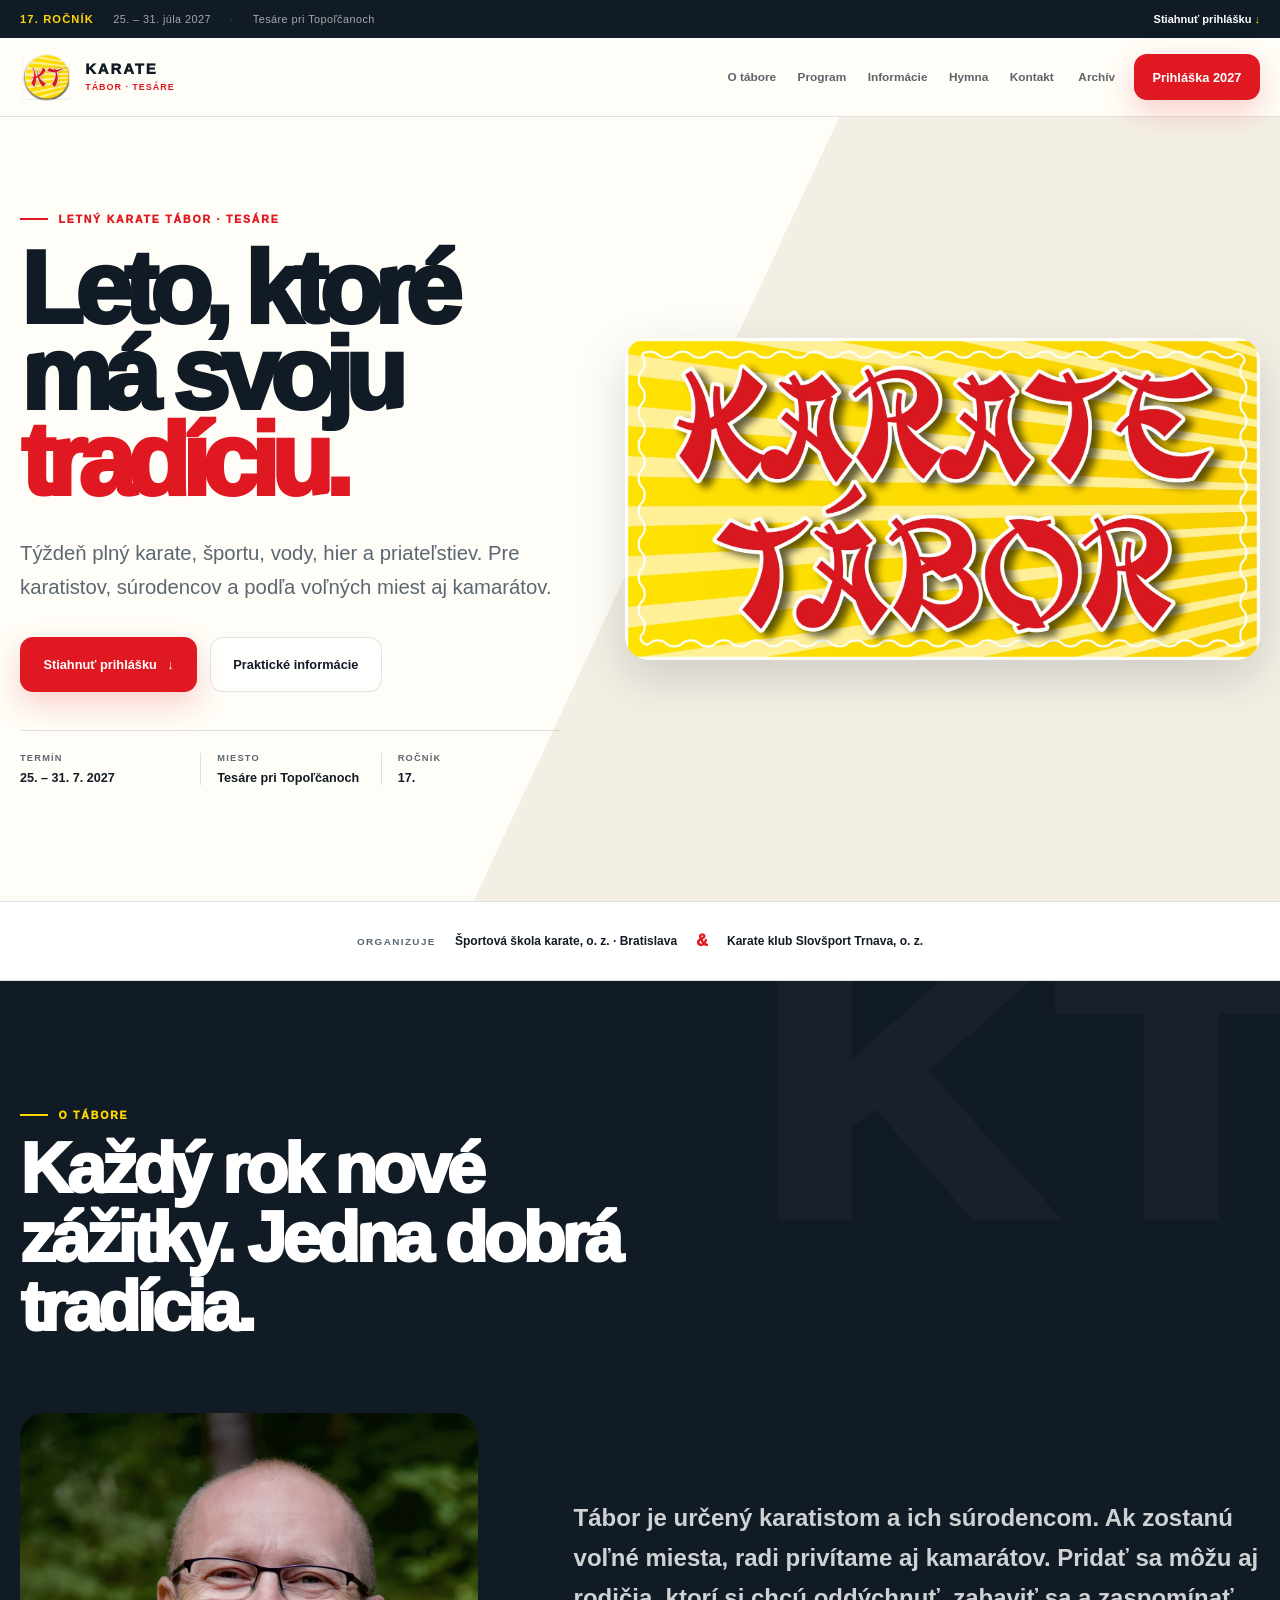
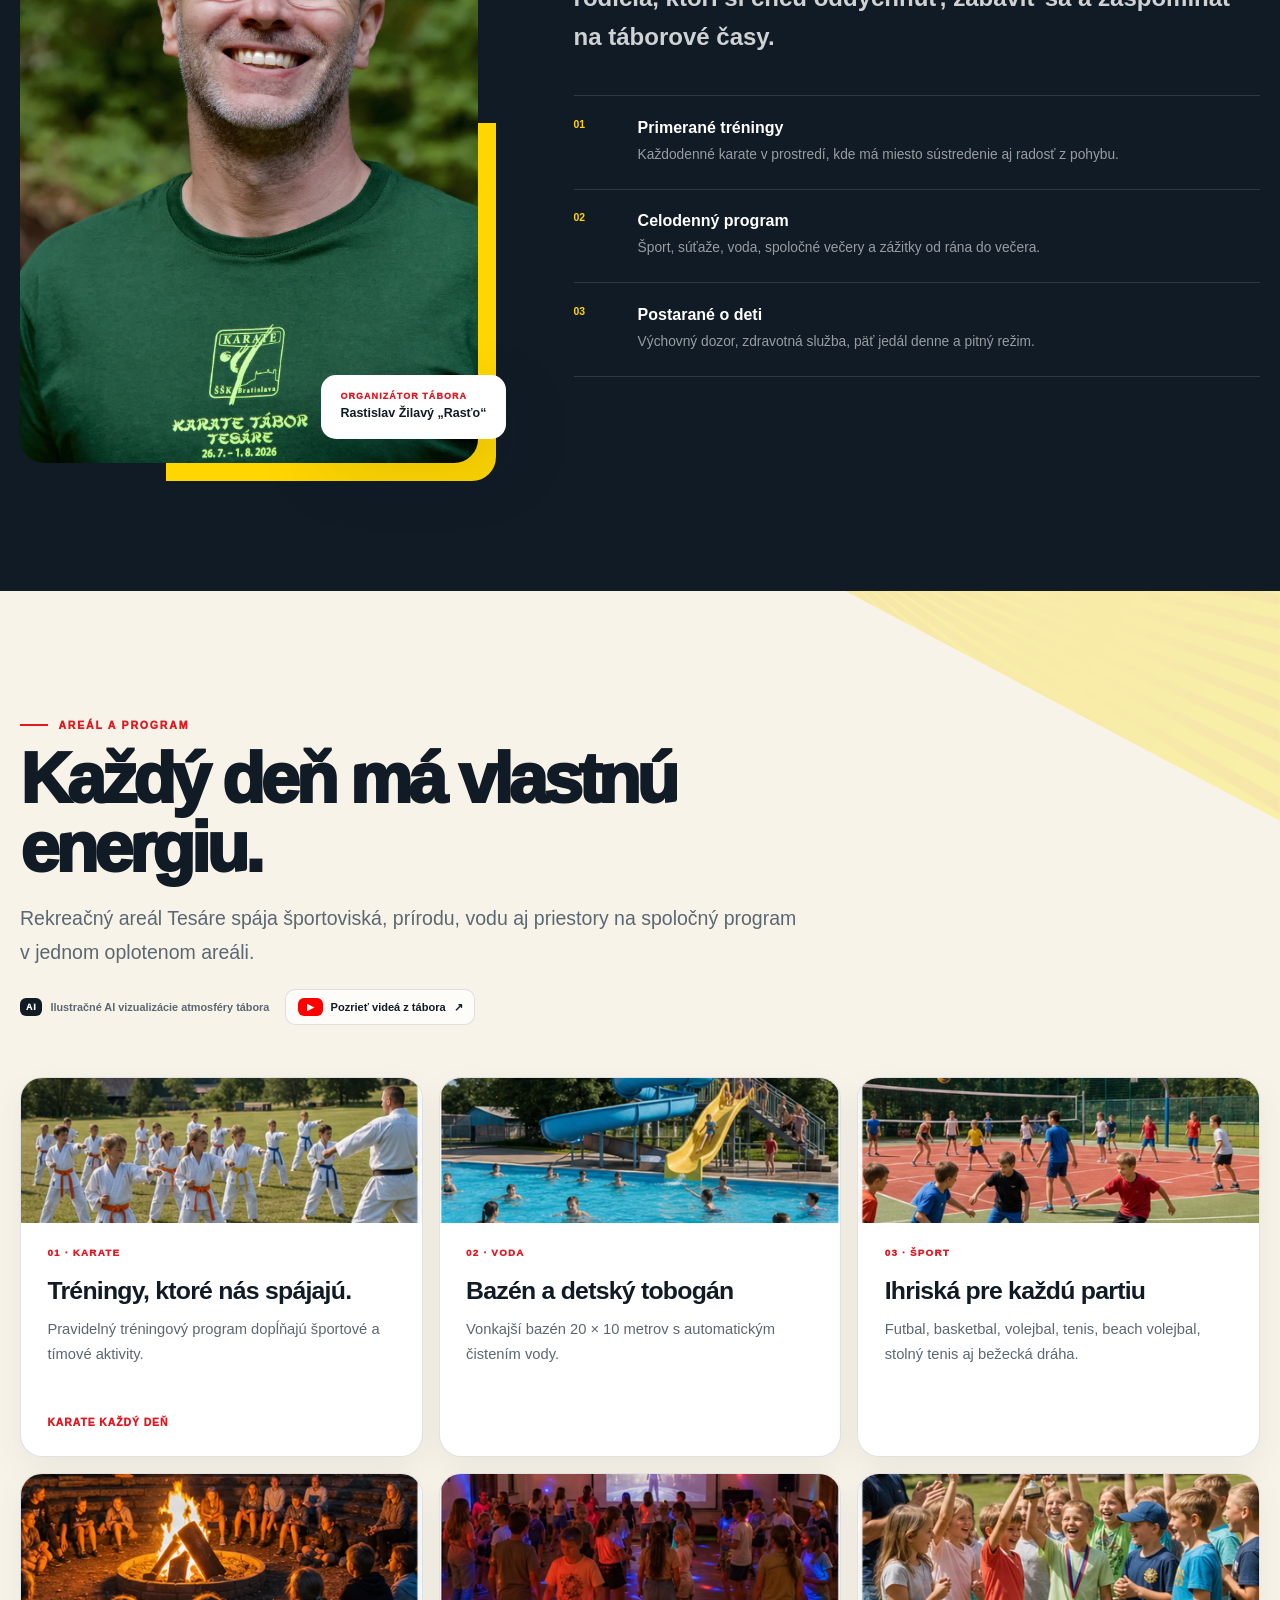
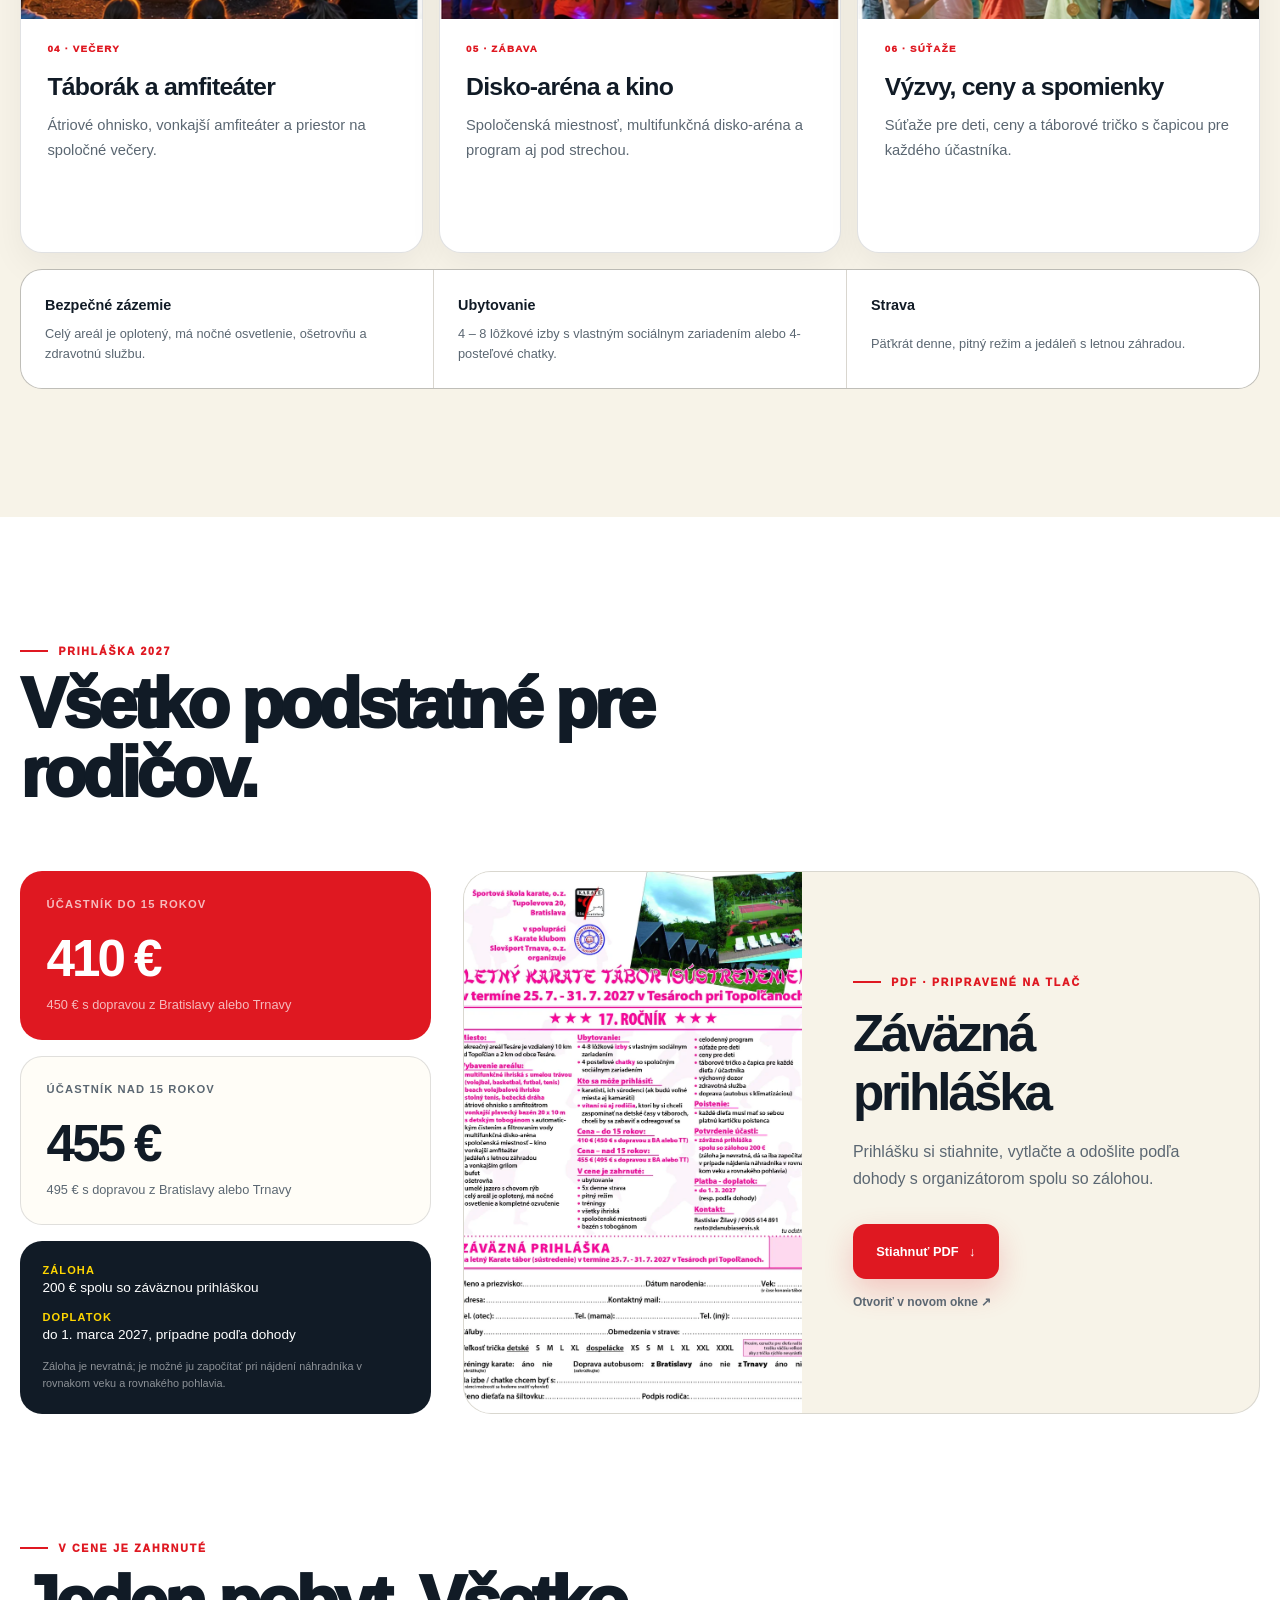
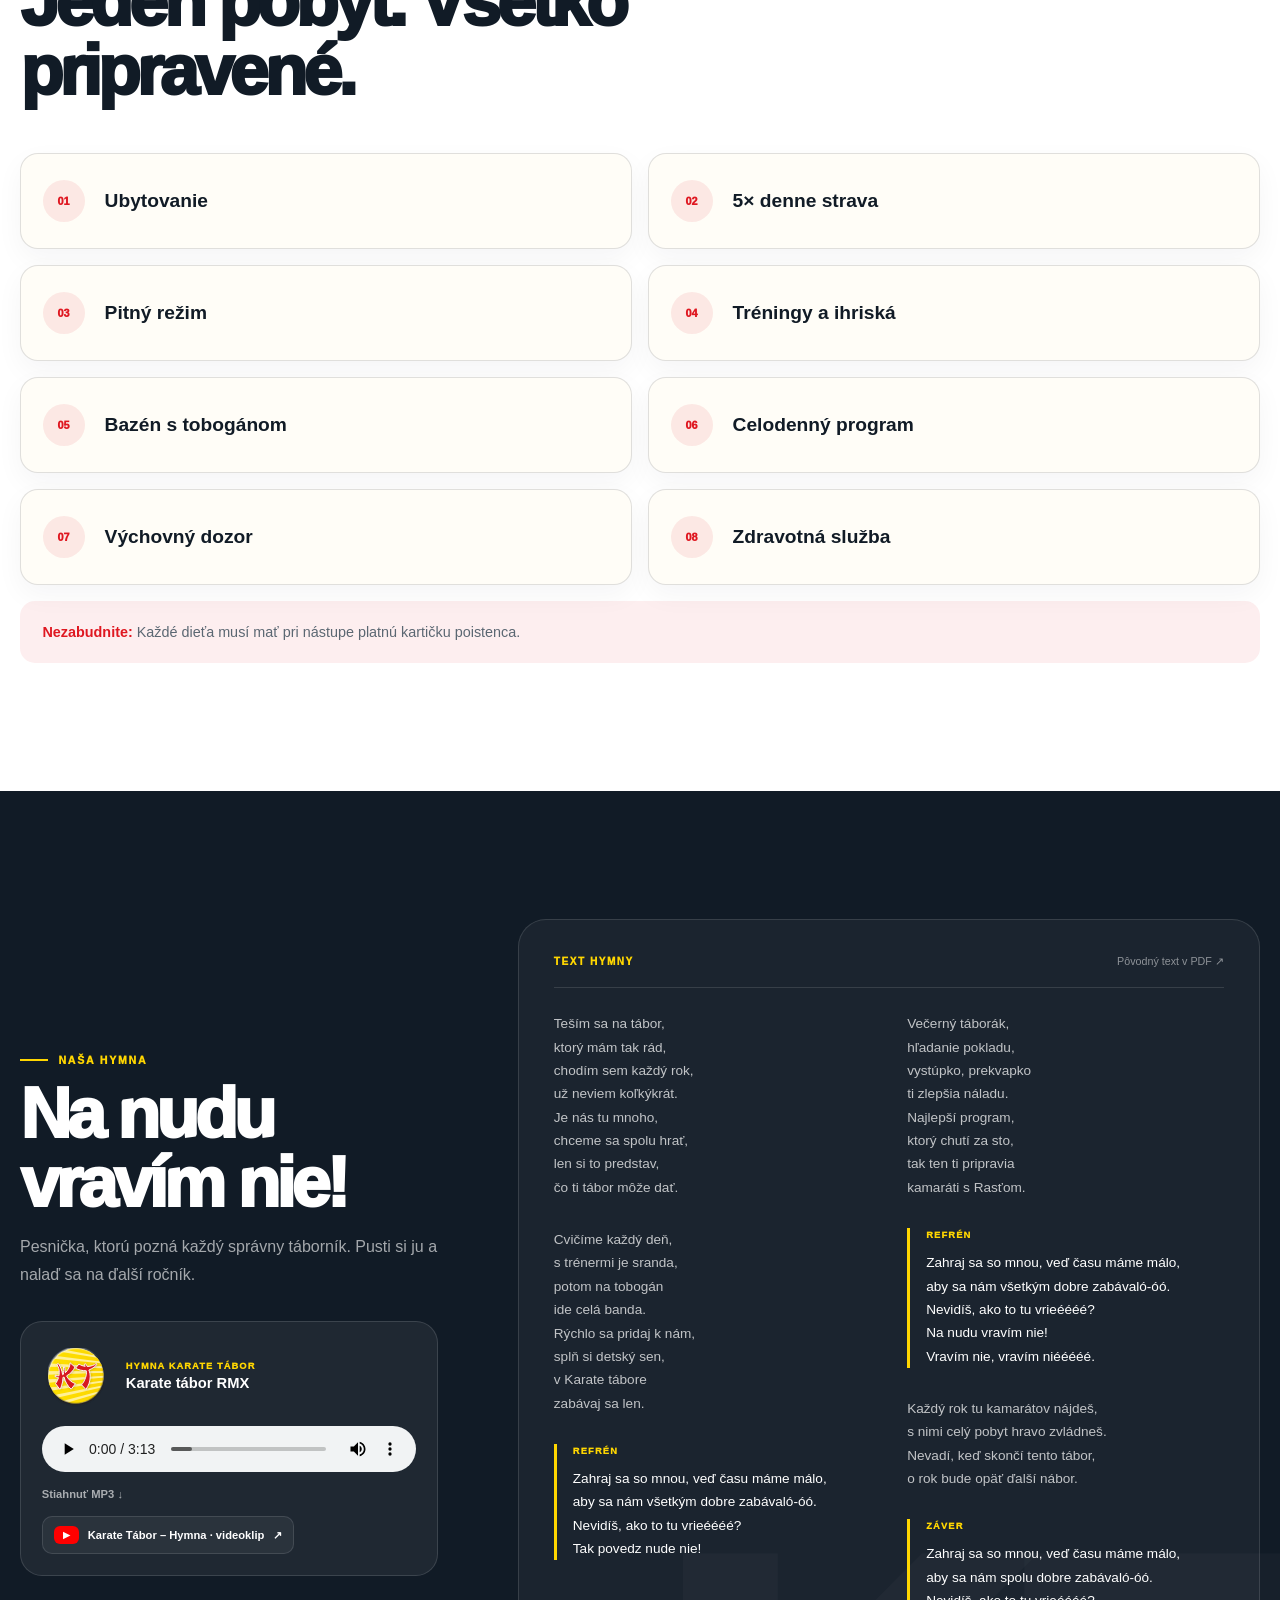
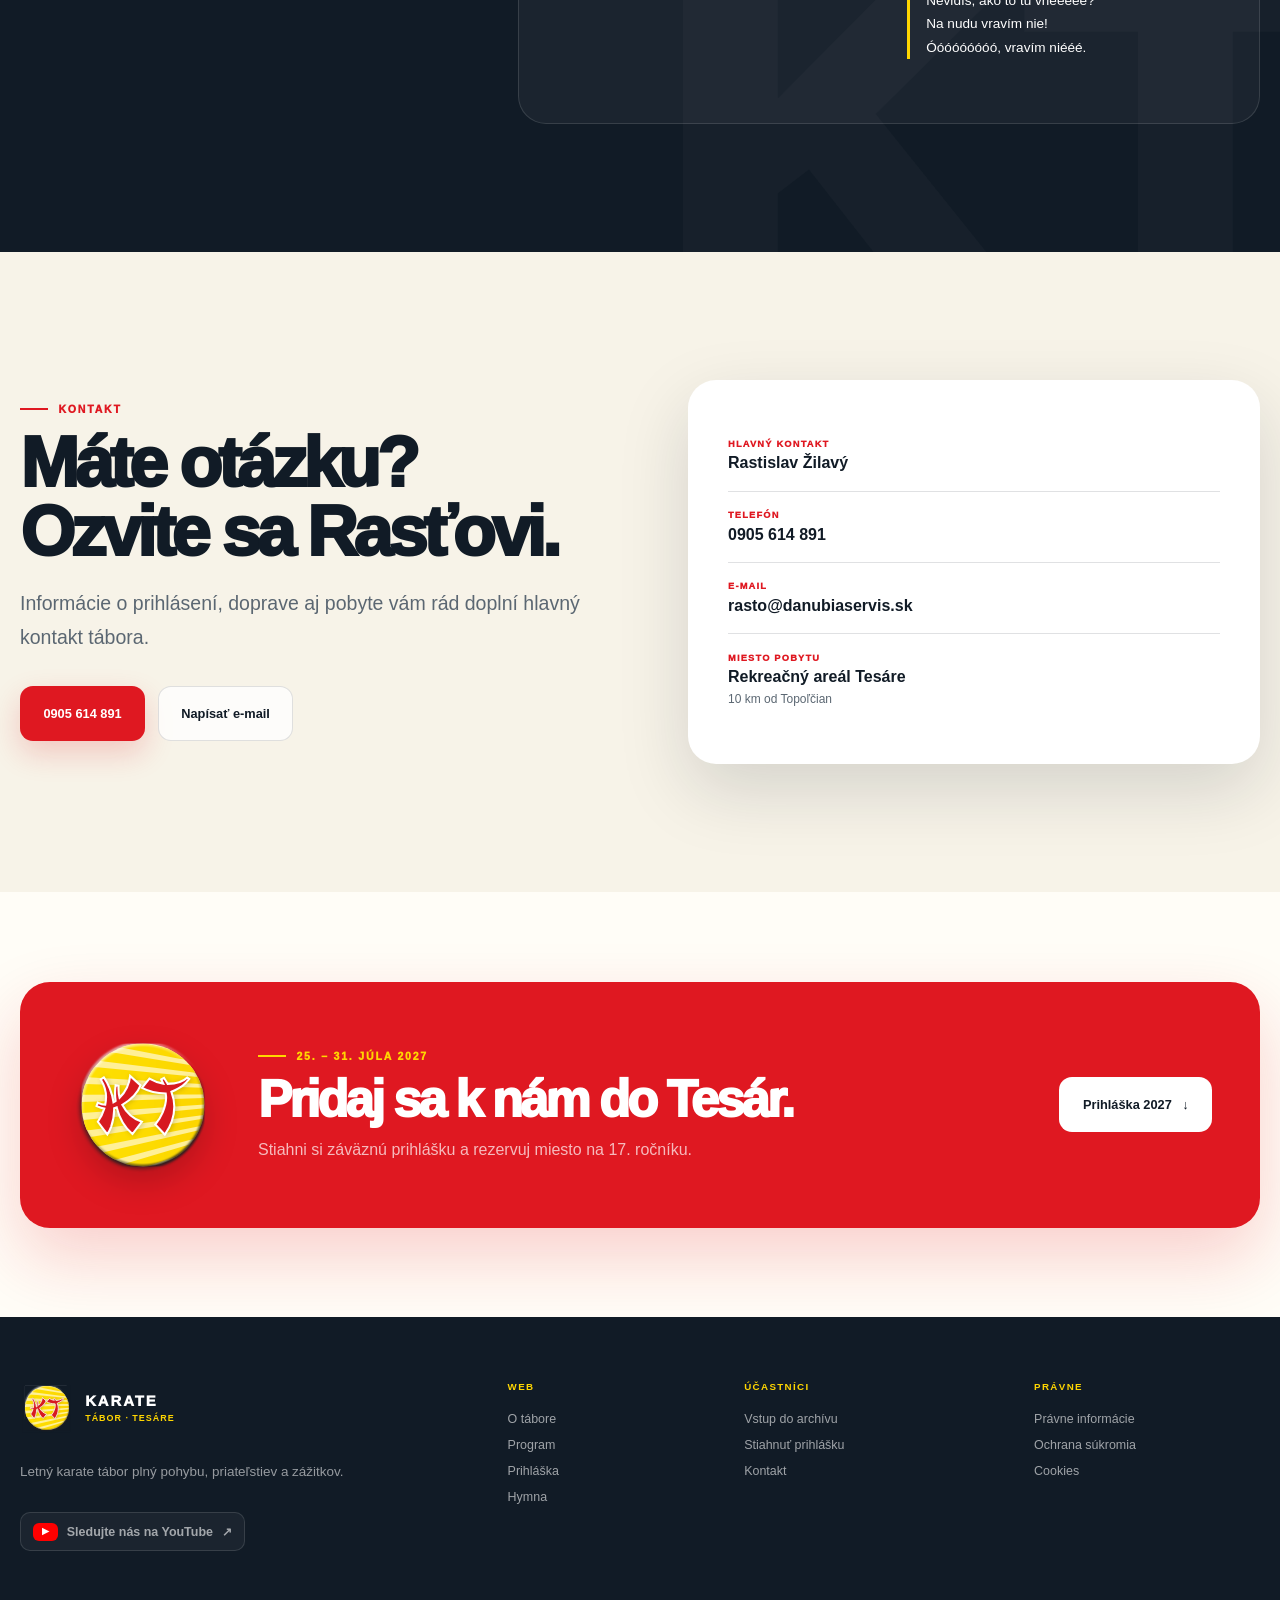
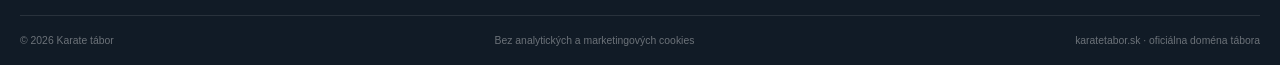
==== commit 596b79ae: "Zjednodušiť úvodný vizuál" ====
--- a/index.html
+++ b/index.html
@@ -59,10 +59,7 @@
           </dl>
         </div>
         <div class="hero-visual reveal">
-          <div class="hero-rays" aria-hidden="true"></div>
           <img class="hero-wordmark" src="assets/images/banner-karate-tabor.webp" width="1800" height="913" alt="Karate tábor">
-          <img class="hero-roundel" src="assets/brand/kt-logo.svg" width="224" height="224" alt="Okrúhle logo KT">
-          <p class="hero-stamp"><strong>2027</strong><span>Tesáre</span></p>
         </div>
       </div>
     </section>
--- a/style.css
+++ b/style.css
@@ -7,7 +7,7 @@
 .topline{background:var(--ink);color:#fff}.topline-inner{display:flex;min-height:38px;align-items:center;justify-content:space-between;gap:1rem}.topline p{display:flex;align-items:center;gap:1.2rem;margin:0;color:rgba(255,255,255,.62);font-size:.68rem;letter-spacing:.04em}.topline p strong{color:var(--sun);font-size:.7rem;letter-spacing:.1em;text-transform:uppercase}.topline p span+span:before{content:"·";margin-right:1.2rem;color:rgba(255,255,255,.28)}.topline a{color:#fff;font-size:.69rem;font-weight:850}.topline a span{color:var(--sun)}
 .site-header{position:sticky;z-index:100;top:0;border-bottom:1px solid var(--line);background:rgba(255,253,247,.92);backdrop-filter:blur(18px)}.header-inner{display:flex;min-height:78px;align-items:center;justify-content:space-between;gap:2rem}.brand{display:inline-flex;align-items:center;gap:.7rem;flex:0 0 auto}.brand img{width:54px;height:54px;object-fit:contain}.brand>span{display:grid}.brand strong{font-size:.93rem;font-weight:950;line-height:1;letter-spacing:.13em}.brand small{margin-top:.3rem;color:var(--red);font-size:.56rem;font-weight:900;letter-spacing:.11em}.navigation{display:flex;align-items:center;gap:.1rem}.navigation>a:not(.button){padding:.75rem .62rem;border-radius:10px;color:rgba(17,27,38,.68);font-size:.74rem;font-weight:800;transition:.2s}.navigation>a:not(.button):hover{background:var(--cream);color:var(--ink)}.navigation .nav-archive{margin-left:.2rem}.nav-cta{margin-left:.45rem}.menu-button{display:none;width:46px;height:46px;place-content:center;gap:5px;border:1px solid var(--line);border-radius:13px;background:#fff}.menu-button span{display:block;width:20px;height:2px;border-radius:10px;background:var(--ink);transition:.25s}
 .button{display:inline-flex;min-height:46px;align-items:center;justify-content:center;gap:.65rem;border:1px solid transparent;border-radius:13px;padding:.78rem 1.1rem;font-size:.8rem;font-weight:900;transition:transform .2s,background .2s,box-shadow .2s}.button:hover{transform:translateY(-2px)}.button-primary{background:var(--red);color:#fff;box-shadow:0 12px 30px rgba(223,24,33,.2)}.button-primary:hover{background:var(--red-dark)}.button-secondary{border-color:var(--line);background:rgba(255,255,255,.76)}.button-secondary:hover{background:#fff}.button-light{background:#fff;color:var(--ink)}.button-large{min-height:55px;padding-inline:1.4rem}.button-row{display:flex;flex-wrap:wrap;gap:.8rem;margin-top:2rem}.eyebrow{display:flex;align-items:center;gap:.65rem;margin:0;color:var(--red);font-size:.66rem;font-weight:950;letter-spacing:.17em;text-transform:uppercase}.eyebrow>span{width:28px;height:2px;background:currentColor}.eyebrow-light{color:var(--sun)}.section h2,.final-card h2{margin:.8rem 0 0;font-size:clamp(2.6rem,5.5vw,4.8rem);font-weight:950;line-height:.98;letter-spacing:-.06em}.section-heading{max-width:780px}.lead{color:var(--slate);font-size:clamp(1.02rem,1.6vw,1.22rem);line-height:1.75}.split-heading{display:grid;grid-template-columns:1.1fr .9fr;align-items:end;gap:5rem}.split-heading>p{margin:0;color:rgba(255,255,255,.65);font-size:1.05rem;line-height:1.75}.split-heading.dark-text>p{color:var(--slate)}
-.hero{position:relative;overflow:hidden;background:linear-gradient(115deg,var(--paper) 0 51%,#f3efe4 51%)}.hero-grid{display:grid;min-height:calc(100vh - 116px);grid-template-columns:.92fr 1.08fr;align-items:center;gap:4rem;padding-block:3.5rem 4.8rem}.hero-copy{position:relative;z-index:2}.hero h1{max-width:680px;margin:1.35rem 0 0;font-size:clamp(4.3rem,8vw,7.3rem);font-weight:950;line-height:.84;letter-spacing:-.08em}.hero h1 em{display:block;color:var(--red);font-style:normal}.hero-lead{max-width:630px;margin:2rem 0 0;color:var(--slate);font-size:clamp(1.05rem,1.6vw,1.27rem);line-height:1.68}.hero-facts{display:grid;grid-template-columns:repeat(3,1fr);margin:2.4rem 0 0;padding-top:1.4rem;border-top:1px solid var(--line)}.hero-facts div{padding-right:1rem}.hero-facts div+div{padding-left:1rem;border-left:1px solid var(--line)}.hero-facts dt{color:var(--slate);font-size:.58rem;font-weight:900;letter-spacing:.13em;text-transform:uppercase}.hero-facts dd{margin:.45rem 0 0;font-size:.79rem;font-weight:900}.hero-visual{position:relative;min-height:620px;isolation:isolate}.hero-rays{position:absolute;z-index:-2;inset:3% 0 4% 4%;border-radius:38% 62% 38% 62%/58% 42% 58% 42%;background:var(--sun) url("assets/images/brand-rays.webp") center/cover;transform:rotate(-3deg);box-shadow:var(--shadow)}.hero-rays:after{content:"";position:absolute;inset:12px;border:2px solid rgba(255,255,255,.7);border-radius:inherit}.hero-wordmark{position:absolute;z-index:1;top:50%;left:50%;width:88%;height:72%;border-radius:24px;object-fit:contain;filter:drop-shadow(0 14px 16px rgba(17,27,38,.14));mix-blend-mode:multiply;transform:translate(-50%,-50%)}.hero-roundel{position:absolute;z-index:3;right:-2%;bottom:0;width:clamp(155px,17vw,224px);filter:drop-shadow(0 18px 20px rgba(17,27,38,.25));transform:rotate(7deg)}.hero-stamp{position:absolute;z-index:2;top:4%;right:2%;display:grid;width:112px;height:112px;place-content:center;margin:0;border:2px solid var(--ink);border-radius:50%;background:var(--paper);text-align:center;transform:rotate(8deg)}.hero-stamp strong{font-size:1.5rem;letter-spacing:-.04em}.hero-stamp span{color:var(--red);font-size:.63rem;font-weight:950;letter-spacing:.13em;text-transform:uppercase}
+.hero{position:relative;overflow:hidden;background:linear-gradient(115deg,var(--paper) 0 51%,#f3efe4 51%)}.hero-grid{display:grid;min-height:calc(100vh - 116px);grid-template-columns:.92fr 1.08fr;align-items:center;gap:4rem;padding-block:3.5rem 4.8rem}.hero-copy{position:relative;z-index:2}.hero h1{max-width:680px;margin:1.35rem 0 0;font-size:clamp(4.3rem,8vw,7.3rem);font-weight:950;line-height:.84;letter-spacing:-.08em}.hero h1 em{display:block;color:var(--red);font-style:normal}.hero-lead{max-width:630px;margin:2rem 0 0;color:var(--slate);font-size:clamp(1.05rem,1.6vw,1.27rem);line-height:1.68}.hero-facts{display:grid;grid-template-columns:repeat(3,1fr);margin:2.4rem 0 0;padding-top:1.4rem;border-top:1px solid var(--line)}.hero-facts div{padding-right:1rem}.hero-facts div+div{padding-left:1rem;border-left:1px solid var(--line)}.hero-facts dt{color:var(--slate);font-size:.58rem;font-weight:900;letter-spacing:.13em;text-transform:uppercase}.hero-facts dd{margin:.45rem 0 0;font-size:.79rem;font-weight:900}.hero-visual{position:relative;display:grid;min-height:520px;place-items:center}.hero-wordmark{width:100%;height:auto;border-radius:24px;filter:drop-shadow(0 18px 24px rgba(17,27,38,.16))}
 .organizers{border-block:1px solid var(--line);background:#fff}.organizers-inner{display:flex;min-height:78px;align-items:center;justify-content:center;gap:1.2rem;text-align:center}.organizers p{margin:0;color:var(--slate);font-size:.62rem;font-weight:900;letter-spacing:.14em;text-transform:uppercase}.organizers strong{font-size:.75rem}.organizers span{color:var(--red);font-weight:950}
 .about-section{position:relative;overflow:hidden;background:var(--ink);color:#fff}.about-section:before{content:"KT";position:absolute;top:-5vw;right:-2vw;color:rgba(255,255,255,.025);font-size:28vw;font-weight:950;line-height:1;letter-spacing:.025em;pointer-events:none;transform:scaleX(1.12);transform-origin:right top}.about-section>.container{position:relative;z-index:1}.about-grid{display:grid;grid-template-columns:.8fr 1.2fr;align-items:center;gap:6rem;margin-top:4.5rem}.portrait-card{position:relative;margin:0}.portrait-card:before{content:"";position:absolute;z-index:0;right:-18px;bottom:-18px;width:72%;height:55%;border-radius:0 0 24px 0;background:var(--sun)}.portrait-card img{position:relative;z-index:1;width:100%;max-height:650px;border-radius:24px;object-fit:cover;object-position:center 25%;filter:saturate(.88)}.portrait-card figcaption{position:absolute;z-index:2;right:-28px;bottom:24px;display:grid;max-width:270px;gap:.25rem;padding:1rem 1.2rem;border-radius:15px;background:#fff;color:var(--ink);box-shadow:var(--shadow)}.portrait-card figcaption span{color:var(--red);font-size:.56rem;font-weight:950;letter-spacing:.12em;text-transform:uppercase}.portrait-card figcaption strong{font-size:.78rem;line-height:1.4}.big-copy{margin:0;color:rgba(255,255,255,.8);font-size:clamp(1.15rem,2vw,1.5rem);font-weight:650;line-height:1.65}.about-points{margin-top:2.4rem;border-top:1px solid rgba(255,255,255,.13)}.about-points article{display:grid;grid-template-columns:48px 1fr;gap:1rem;padding:1.4rem 0;border-bottom:1px solid rgba(255,255,255,.13)}.about-points b{color:var(--sun);font-size:.65rem}.about-points h3{margin:0;font-size:1rem}.about-points p{margin:.45rem 0 0;color:rgba(255,255,255,.57);font-size:.86rem;line-height:1.65}
 .program-section{position:relative;background:var(--cream)}.program-section:before{content:"";position:absolute;top:0;right:0;width:34%;height:230px;background:url("assets/images/brand-rays.webp") center/cover;opacity:.28;clip-path:polygon(100% 0,100% 100%,0 0)}.program-meta{display:flex;flex-wrap:wrap;align-items:center;gap:.75rem 1rem;margin-top:.7rem}.ai-note{display:inline-flex;align-items:center;gap:.5rem;margin:0;color:var(--slate);font-size:.68rem;font-weight:750}.ai-note:before{content:"AI";padding:.23rem .38rem;border-radius:6px;background:var(--ink);color:#fff;font-size:.55rem;font-weight:950;letter-spacing:.08em}.program-youtube{display:inline-flex;align-items:center;gap:.5rem;padding:.52rem .7rem;border:1px solid var(--line);border-radius:10px;background:rgba(255,255,255,.72);color:var(--ink);font-size:.69rem;font-weight:900;transition:.2s}.program-youtube:hover{transform:translateY(-1px);background:#fff;box-shadow:0 8px 20px rgba(17,27,38,.07)}.experience-grid{display:grid;grid-template-columns:repeat(3,1fr);gap:1rem;margin-top:3.2rem}.experience{display:flex;min-height:380px;flex-direction:column;overflow:hidden;border:1px solid var(--line);border-radius:22px;background:#fff;box-shadow:0 12px 34px rgba(17,27,38,.055)}.experience-photo{width:100%;height:145px;object-fit:cover}.experience-copy{display:flex;flex:1;flex-direction:column;padding:1.55rem 1.65rem 1.7rem}.experience small{color:var(--red);font-size:.61rem;font-weight:950;letter-spacing:.13em}.experience h3{margin:1.15rem 0 .75rem;font-size:1.55rem;letter-spacing:-.03em}.experience p{margin:0;color:var(--slate);font-size:.92rem;line-height:1.68}.experience-copy>span{align-self:flex-start;margin-top:auto;padding-top:1.1rem;color:var(--red);font-size:.65rem;font-weight:950;letter-spacing:.09em;text-transform:uppercase}.safety-strip{display:grid;grid-template-columns:repeat(3,1fr);gap:1px;margin-top:1rem;overflow:hidden;border:1px solid var(--line);border-radius:22px;background:var(--line)}.safety-strip p{display:grid;gap:.5rem;margin:0;padding:1.5rem;background:#fff;color:var(--slate);font-size:.8rem;line-height:1.55}.safety-strip strong{color:var(--ink);font-size:.9rem}
@@ -16,7 +16,7 @@
 .contact-section{background:var(--cream)}.contact-grid{display:grid;grid-template-columns:1fr 1fr;align-items:center;gap:6rem}.contact-copy .lead{max-width:600px}.contact-actions{display:flex;flex-wrap:wrap;gap:.8rem;margin-top:2rem}.contact-card{display:grid;margin:0;padding:clamp(1.6rem,4vw,2.5rem);border-radius:28px;background:#fff;box-shadow:var(--shadow);font-style:normal}.contact-card>div,.contact-card>a{display:grid;gap:.35rem;padding:1.15rem 0;border-bottom:1px solid var(--line)}.contact-card>*:last-child{border-bottom:0}.contact-card small{color:var(--red);font-size:.58rem;font-weight:950;letter-spacing:.13em}.contact-card strong{font-size:1rem}.contact-card span{color:var(--slate);font-size:.75rem}.contact-card a:hover strong{color:var(--red)}.final-cta{padding-block:clamp(4rem,7vw,6rem);background:var(--paper)}.final-card{display:grid;grid-template-columns:150px 1fr auto;align-items:center;gap:2.5rem;padding:clamp(2rem,4vw,3rem);border-radius:30px;background:var(--red);color:#fff;box-shadow:0 30px 70px rgba(223,24,33,.2)}.final-card>img{filter:drop-shadow(0 14px 16px rgba(0,0,0,.18))}.final-card h2{font-size:clamp(2.2rem,4vw,3.8rem)}.final-card p:last-child{margin-bottom:0;color:rgba(255,255,255,.7)}
 .footer{background:var(--ink);color:#fff}.footer-grid{display:grid;grid-template-columns:1.35fr .55fr .72fr .72fr;gap:4rem;padding-block:4rem}.footer-grid>div{display:flex;flex-direction:column;align-items:flex-start;gap:.75rem}.footer-brand p{max-width:390px;color:rgba(255,255,255,.56);font-size:.84rem;line-height:1.65}.brand-light strong{color:#fff}.brand-light small{color:var(--sun)}.footer-grid h2{margin:0 0 .5rem;color:var(--sun);font-size:.61rem;letter-spacing:.14em;text-transform:uppercase}.footer-grid a:not(.brand){color:rgba(255,255,255,.6);font-size:.78rem}.footer-grid a:hover{color:#fff}.youtube-mark{display:inline-grid;width:25px;height:18px;place-items:center;border-radius:6px;background:#f00;color:#fff;font-size:.55rem;line-height:1}.footer-social{display:inline-flex!important;align-items:center;gap:.55rem;margin-top:.25rem;padding:.58rem .75rem;border:1px solid rgba(255,255,255,.12);border-radius:10px;background:rgba(255,255,255,.045);font-weight:850}.footer-social:hover{border-color:rgba(255,255,255,.25);background:rgba(255,255,255,.08)}.footer-bottom{display:flex;flex-wrap:wrap;justify-content:space-between;gap:.7rem 1.5rem;padding-block:1.2rem;border-top:1px solid rgba(255,255,255,.1);color:rgba(255,255,255,.38);font-size:.65rem}.footer-compact .footer-bottom{border-top:0}.footer-compact a{color:rgba(255,255,255,.65)}.footer-compact a:hover{color:#fff}
 .archive-page{min-height:100vh;background:var(--cream)}.archive-page .site-header{position:relative}.archive-main{position:relative;display:grid;min-height:calc(100vh - 78px);place-items:center;overflow:hidden;padding-block:5rem}.archive-main:before{content:"";position:absolute;inset:0;background:url("assets/images/brand-rays.webp") top left/cover;opacity:.2}.archive-shell{position:relative;z-index:1;display:grid;grid-template-columns:1fr 1fr;align-items:center;gap:6rem}.archive-intro{max-width:600px}.archive-intro>img{width:120px;filter:drop-shadow(0 16px 20px rgba(17,27,38,.18))}.archive-intro h1{margin:1.6rem 0 1rem;font-size:clamp(3.5rem,7vw,6rem);line-height:.9;letter-spacing:-.07em}.archive-intro p{color:var(--slate);font-size:1.05rem;line-height:1.75}.archive-back{display:inline-flex;margin-top:1rem;color:var(--red);font-size:.76rem;font-weight:900}.login-card{display:grid;gap:.65rem;padding:clamp(1.7rem,4vw,2.8rem);border:1px solid var(--line);border-radius:28px;background:#fff;box-shadow:var(--shadow)}.login-card .eyebrow{margin-bottom:.4rem}.login-card h2{margin:.3rem 0 1rem;font-size:2rem;letter-spacing:-.04em}.login-card label{margin-top:.45rem;font-size:.72rem;font-weight:850}.login-card input{width:100%;padding:1rem;border:1px solid rgba(17,27,38,.17);border-radius:13px;background:#fff;outline:none}.login-card input:focus{border-color:var(--red);box-shadow:0 0 0 4px rgba(223,24,33,.09)}.login-card .button{margin-top:.8rem}.login-helper,.form-message{color:var(--slate);font-size:.68rem;line-height:1.55}.form-message{padding:.85rem;border-radius:11px;background:var(--cream)}.privacy-note{display:flex;gap:.65rem;margin-top:.5rem;padding-top:1rem;border-top:1px solid var(--line);color:var(--slate);font-size:.67rem;line-height:1.5}.privacy-note:before{content:"";width:8px;height:8px;flex:0 0 auto;margin-top:.3rem;border-radius:50%;background:var(--sun);box-shadow:0 0 0 4px rgba(255,214,0,.2)}.legal-page{background:var(--cream)}.legal-page .site-header{position:relative}.legal-main{padding-block:clamp(4rem,8vw,7rem)}.legal-hero{max-width:850px;margin-bottom:3rem}.legal-hero h1{margin:1rem 0;font-size:clamp(3rem,7vw,6rem);line-height:.92;letter-spacing:-.07em}.legal-hero>p:not(.eyebrow){color:var(--slate);font-size:1.08rem;line-height:1.75}.legal-article{display:grid;gap:1rem;max-width:900px}.legal-card{padding:clamp(1.4rem,3vw,2.2rem);border:1px solid var(--line);border-radius:22px;background:#fff}.legal-card h2{margin:0 0 1rem;font-size:1.55rem;letter-spacing:-.035em}.legal-card h3{margin:1.5rem 0 .5rem;font-size:1rem}.legal-card p,.legal-card li,.legal-card address{color:var(--slate);font-size:.91rem;line-height:1.72}.legal-card p:last-child{margin-bottom:0}.legal-card ul{margin:.6rem 0 0;padding-left:1.25rem}.legal-card a{color:var(--red);font-weight:800;text-decoration:underline;text-underline-offset:3px}.legal-card address{font-style:normal}.legal-meta{display:flex;flex-wrap:wrap;gap:.5rem 1rem;margin-top:1.5rem;color:var(--slate);font-size:.72rem}.legal-callout{border-color:rgba(223,24,33,.25);background:rgba(223,24,33,.055)}.legal-status{display:flex;align-items:flex-start;gap:.8rem}.legal-status:before{content:"";width:10px;height:10px;flex:0 0 auto;margin-top:.48rem;border-radius:50%;background:#27a05f;box-shadow:0 0 0 5px rgba(39,160,95,.13)}.reveal{opacity:0;transform:translateY(22px);transition:opacity .7s ease,transform .7s ease}.reveal.visible{opacity:1;transform:none}
-@media(max-width:1080px){.menu-button{display:grid}.navigation{position:fixed;top:116px;right:0;left:0;display:grid;max-height:0;overflow:hidden;padding:0 20px;background:var(--paper);opacity:0;transition:.3s}.navigation.open{max-height:700px;padding-block:1rem 1.5rem;border-bottom:1px solid var(--line);opacity:1}.navigation>a:not(.button){padding:1rem .3rem;border-bottom:1px solid var(--line)}.navigation .nav-archive,.nav-cta{margin-left:0}.hero-grid{grid-template-columns:1fr;min-height:auto;gap:1rem}.hero-copy{padding-top:2rem}.hero-visual{min-height:570px}.scroll-cue{display:none}.about-grid{gap:3.5rem}.experience-grid{grid-template-columns:repeat(2,1fr)}.experience-featured{grid-row:span 2}.registration-grid{grid-template-columns:1fr}.application-card{min-height:600px}.anthem-grid{grid-template-columns:1fr;gap:3rem}.anthem-side{position:static}.archive-shell{gap:3rem}}
-@media(max-width:760px){.container{width:min(100% - 28px,1240px)}.section{padding-block:4.7rem}.topline p span{display:none}.topline-inner{min-height:34px}.site-header .header-inner{min-height:72px}.navigation{top:106px}.brand img{width:48px;height:48px}.hero{background:linear-gradient(180deg,var(--paper) 0 56%,#f3efe4 56%)}.hero-grid{padding-block:2.8rem}.hero h1{font-size:clamp(4rem,19vw,6rem)}.hero-visual{min-height:440px}.hero-rays{inset:6% 1% 4%}.hero-roundel{right:1%;width:145px}.hero-stamp{width:88px;height:88px}.hero-wordmark{top:50%;width:94%;height:70%}.hero-facts{grid-template-columns:1fr 1fr}.hero-facts div:last-child{display:none}.organizers-inner{align-items:flex-start;flex-direction:column;gap:.4rem;padding-block:1rem;text-align:left}.organizers span{display:block}.split-heading,.about-grid,.contact-grid,.final-card,.footer-grid,.archive-shell{grid-template-columns:1fr}.split-heading{gap:1.5rem}.about-grid{gap:3rem}.portrait-card{width:min(88%,480px)}.experience-grid{grid-template-columns:1fr}.experience{min-height:260px}.safety-strip{grid-template-columns:1fr}.application-card{grid-template-columns:.8fr 1.2fr;min-height:530px}.included-list{grid-template-columns:1fr 1fr}.lyrics-columns{grid-template-columns:1fr}.contact-grid{gap:3rem}.final-card{text-align:center}.final-card>img{margin:auto}.final-card .button{justify-self:center}.footer-grid{gap:2.4rem}.archive-shell{gap:2.5rem}.archive-intro{text-align:center}.archive-intro>img{margin:auto}.archive-back{justify-content:center}}
-@media(max-width:520px){.hero h1{font-size:clamp(3.7rem,20vw,5rem)}.button-row,.contact-actions{display:grid}.hero-visual{min-height:350px}.hero-stamp{top:0;right:0}.hero-stamp strong{font-size:1.2rem}.hero-roundel{width:115px}.hero-facts{grid-template-columns:1fr;gap:1rem}.hero-facts div+div{padding:1rem 0 0;border-top:1px solid var(--line);border-left:0}.portrait-card figcaption{right:-10px}.application-card{grid-template-columns:1fr;min-height:0}.application-preview{height:310px}.application-copy{padding:1.5rem}.included-list{grid-template-columns:1fr}.lyrics{padding:1.2rem}.lyrics-heading{align-items:flex-start;flex-direction:column}.final-card>img{width:120px}.footer-bottom{align-items:flex-start;flex-direction:column;gap:.6rem}.archive-main{padding-block:3rem}}
+@media(max-width:1080px){.menu-button{display:grid}.navigation{position:fixed;top:116px;right:0;left:0;display:grid;max-height:0;overflow:hidden;padding:0 20px;background:var(--paper);opacity:0;transition:.3s}.navigation.open{max-height:700px;padding-block:1rem 1.5rem;border-bottom:1px solid var(--line);opacity:1}.navigation>a:not(.button){padding:1rem .3rem;border-bottom:1px solid var(--line)}.navigation .nav-archive,.nav-cta{margin-left:0}.hero-grid{grid-template-columns:1fr;min-height:auto;gap:1rem}.hero-copy{padding-top:2rem}.hero-visual{min-height:0;padding-block:2.5rem}.scroll-cue{display:none}.about-grid{gap:3.5rem}.experience-grid{grid-template-columns:repeat(2,1fr)}.experience-featured{grid-row:span 2}.registration-grid{grid-template-columns:1fr}.application-card{min-height:600px}.anthem-grid{grid-template-columns:1fr;gap:3rem}.anthem-side{position:static}.archive-shell{gap:3rem}}
+@media(max-width:760px){.container{width:min(100% - 28px,1240px)}.section{padding-block:4.7rem}.topline p span{display:none}.topline-inner{min-height:34px}.site-header .header-inner{min-height:72px}.navigation{top:106px}.brand img{width:48px;height:48px}.hero{background:linear-gradient(180deg,var(--paper) 0 56%,#f3efe4 56%)}.hero-grid{padding-block:2.8rem}.hero h1{font-size:clamp(4rem,19vw,6rem)}.hero-visual{padding-block:1.5rem .5rem}.hero-wordmark{width:100%;border-radius:18px}.hero-facts{grid-template-columns:1fr 1fr}.hero-facts div:last-child{display:none}.organizers-inner{align-items:flex-start;flex-direction:column;gap:.4rem;padding-block:1rem;text-align:left}.organizers span{display:block}.split-heading,.about-grid,.contact-grid,.final-card,.footer-grid,.archive-shell{grid-template-columns:1fr}.split-heading{gap:1.5rem}.about-grid{gap:3rem}.portrait-card{width:min(88%,480px)}.experience-grid{grid-template-columns:1fr}.experience{min-height:260px}.safety-strip{grid-template-columns:1fr}.application-card{grid-template-columns:.8fr 1.2fr;min-height:530px}.included-list{grid-template-columns:1fr 1fr}.lyrics-columns{grid-template-columns:1fr}.contact-grid{gap:3rem}.final-card{text-align:center}.final-card>img{margin:auto}.final-card .button{justify-self:center}.footer-grid{gap:2.4rem}.archive-shell{gap:2.5rem}.archive-intro{text-align:center}.archive-intro>img{margin:auto}.archive-back{justify-content:center}}
+@media(max-width:520px){.hero h1{font-size:clamp(3.7rem,20vw,5rem)}.button-row,.contact-actions{display:grid}.hero-visual{padding-top:1rem}.hero-facts{grid-template-columns:1fr;gap:1rem}.hero-facts div+div{padding:1rem 0 0;border-top:1px solid var(--line);border-left:0}.portrait-card figcaption{right:-10px}.application-card{grid-template-columns:1fr;min-height:0}.application-preview{height:310px}.application-copy{padding:1.5rem}.included-list{grid-template-columns:1fr}.lyrics{padding:1.2rem}.lyrics-heading{align-items:flex-start;flex-direction:column}.final-card>img{width:120px}.footer-bottom{align-items:flex-start;flex-direction:column;gap:.6rem}.archive-main{padding-block:3rem}}
 @media(prefers-reduced-motion:reduce){html{scroll-behavior:auto}.reveal{opacity:1;transform:none;transition:none}*{animation-duration:.01ms!important;transition-duration:.01ms!important}}
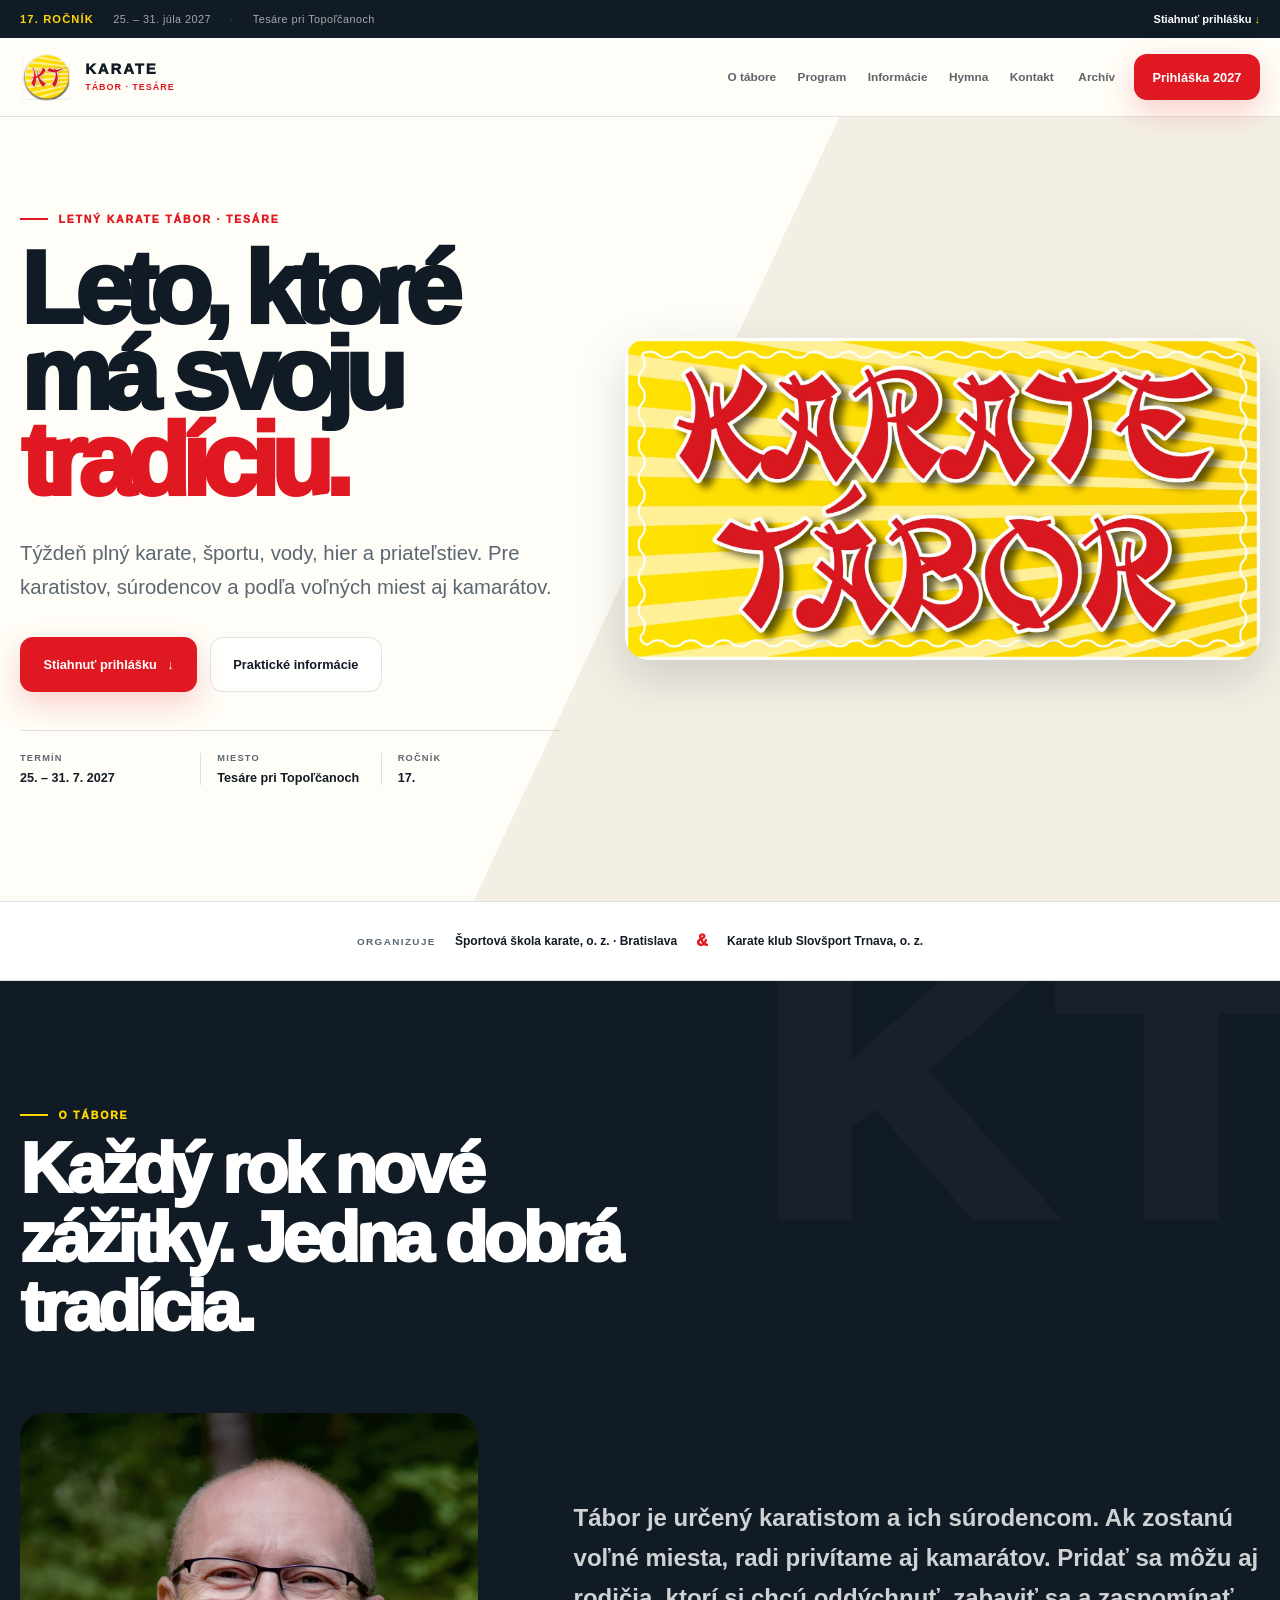
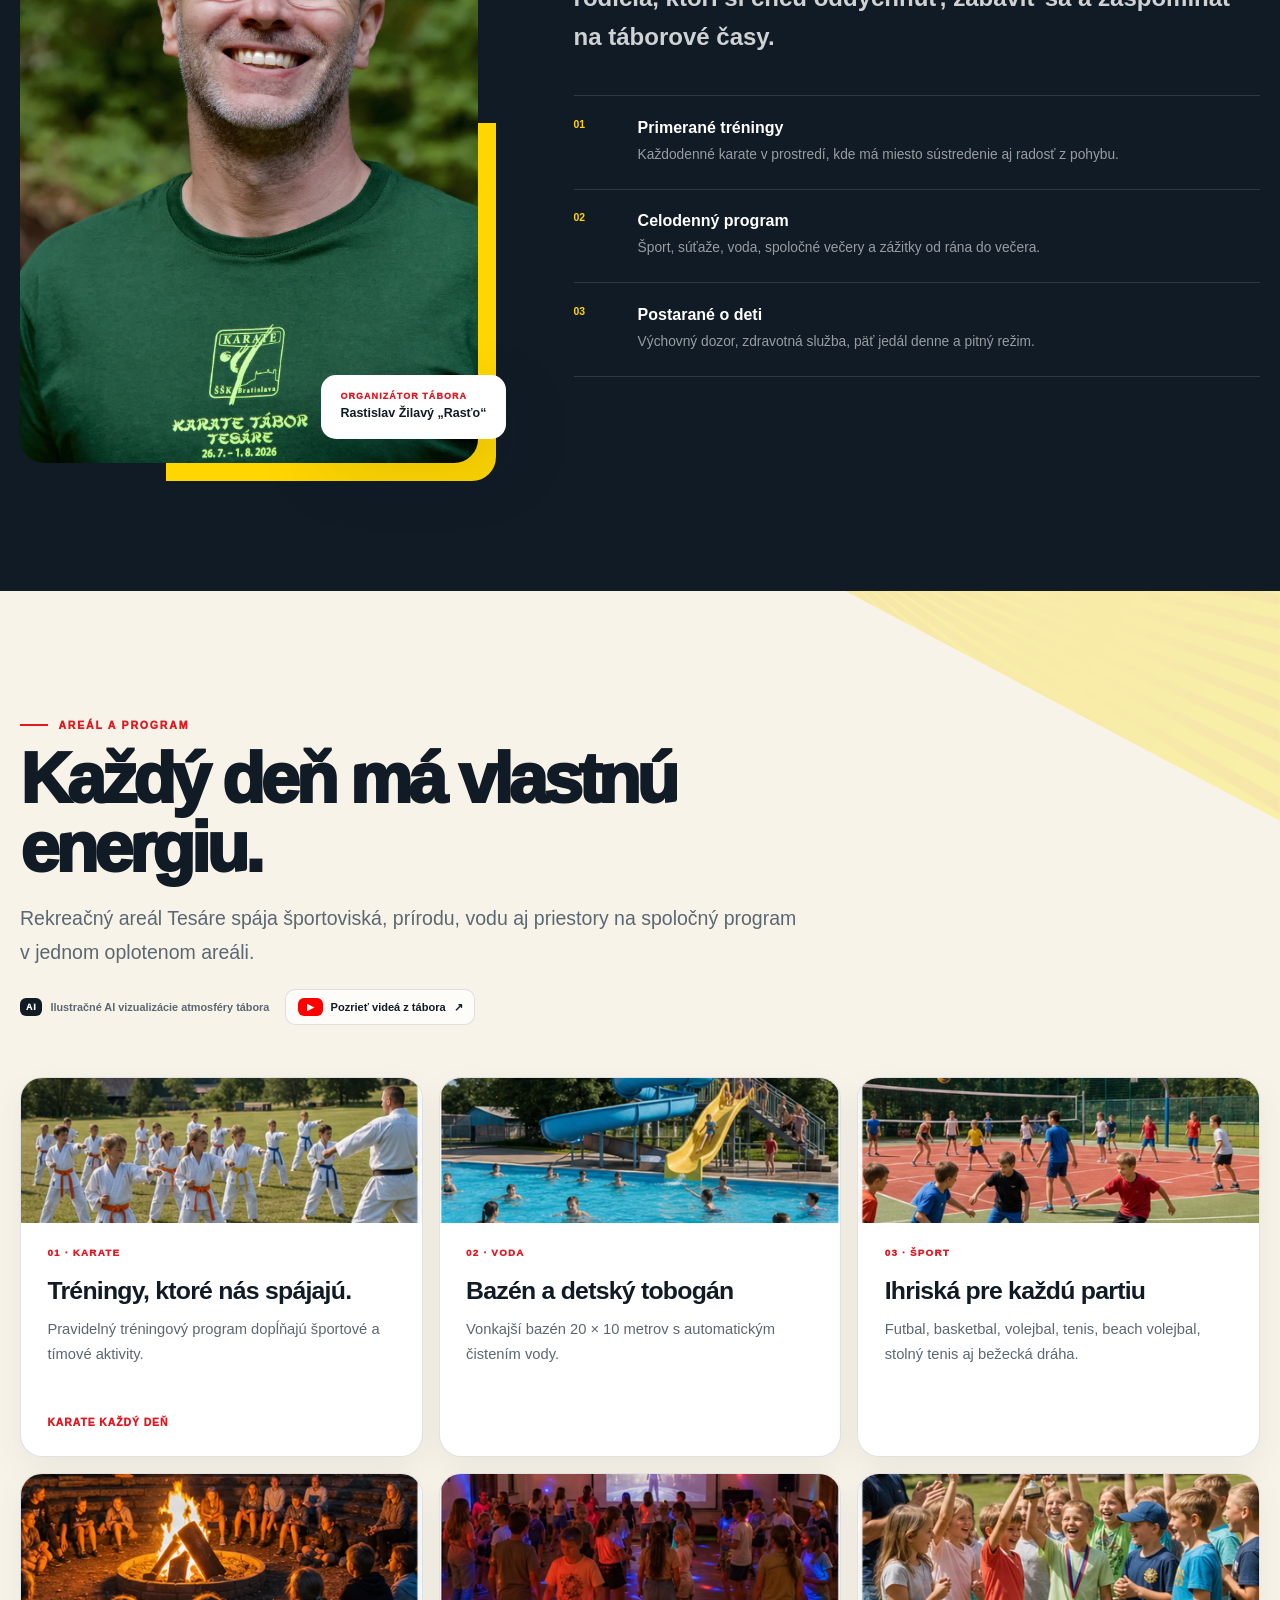
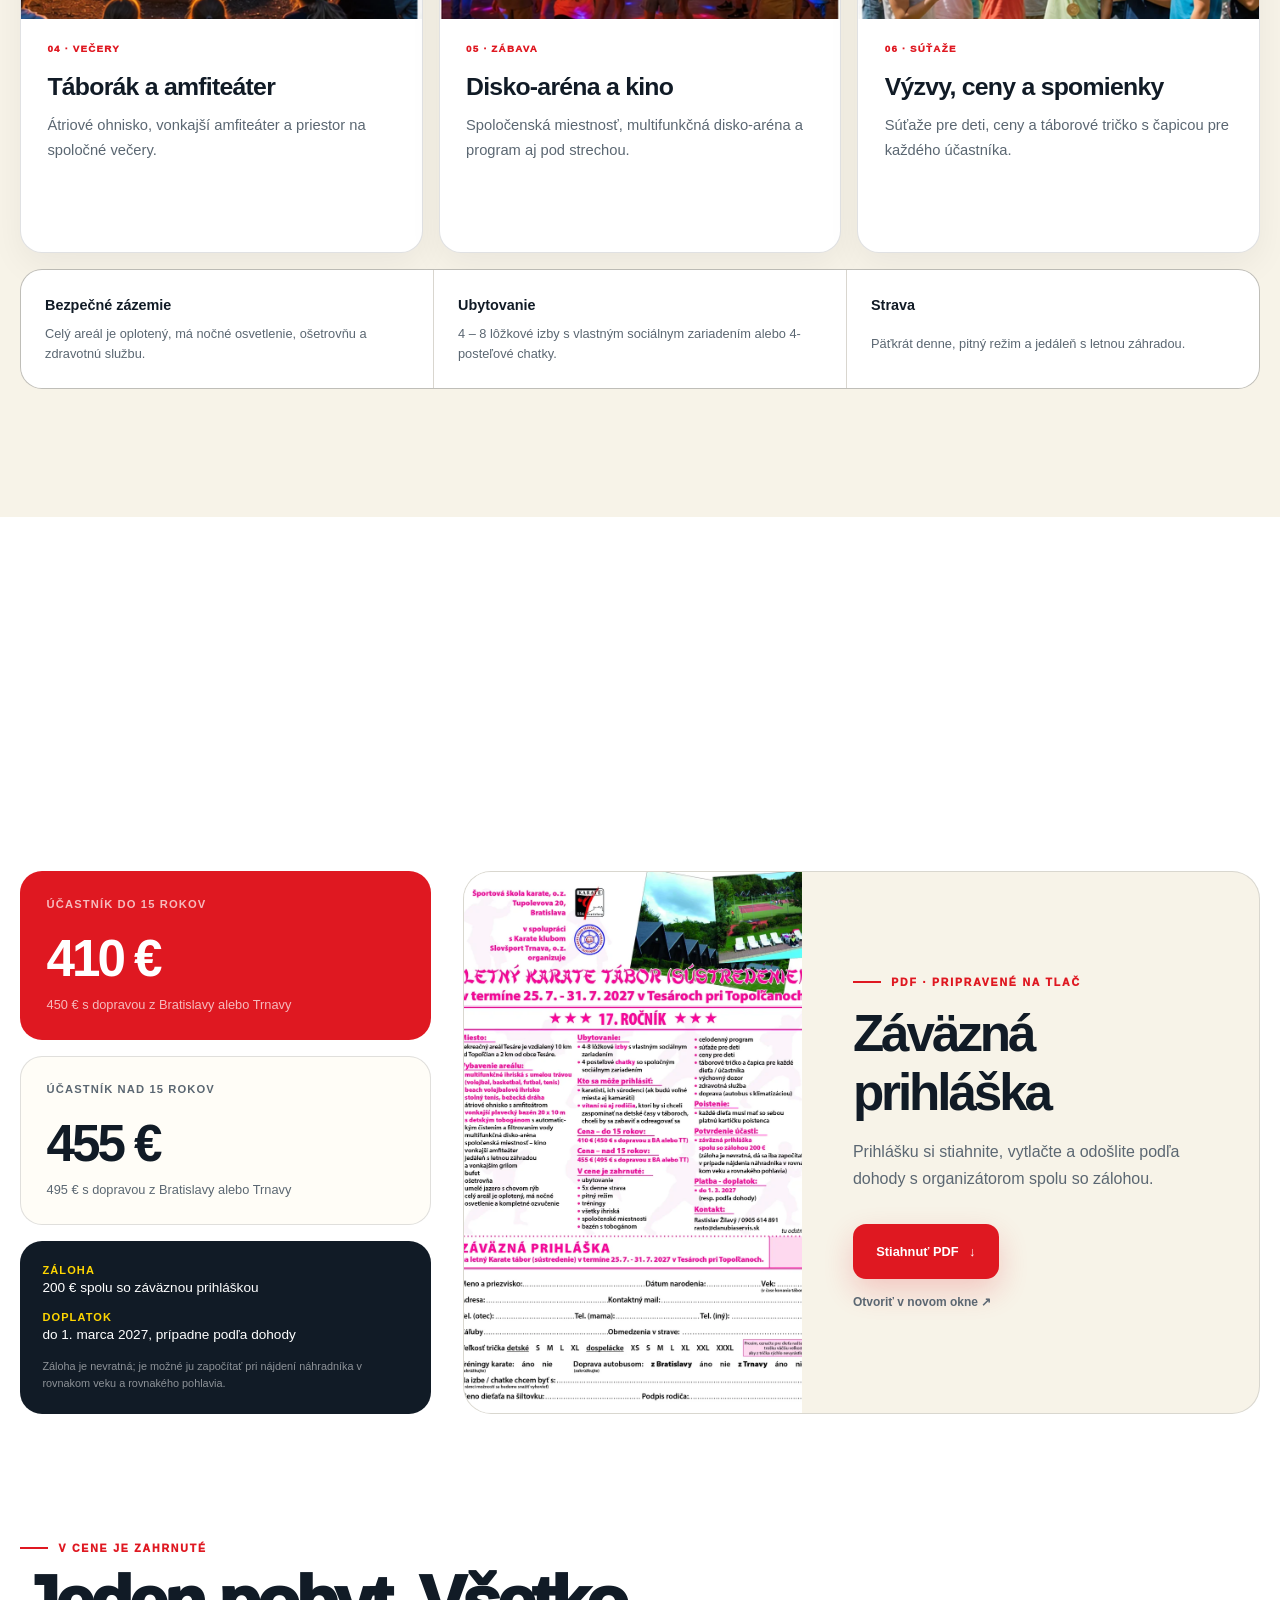
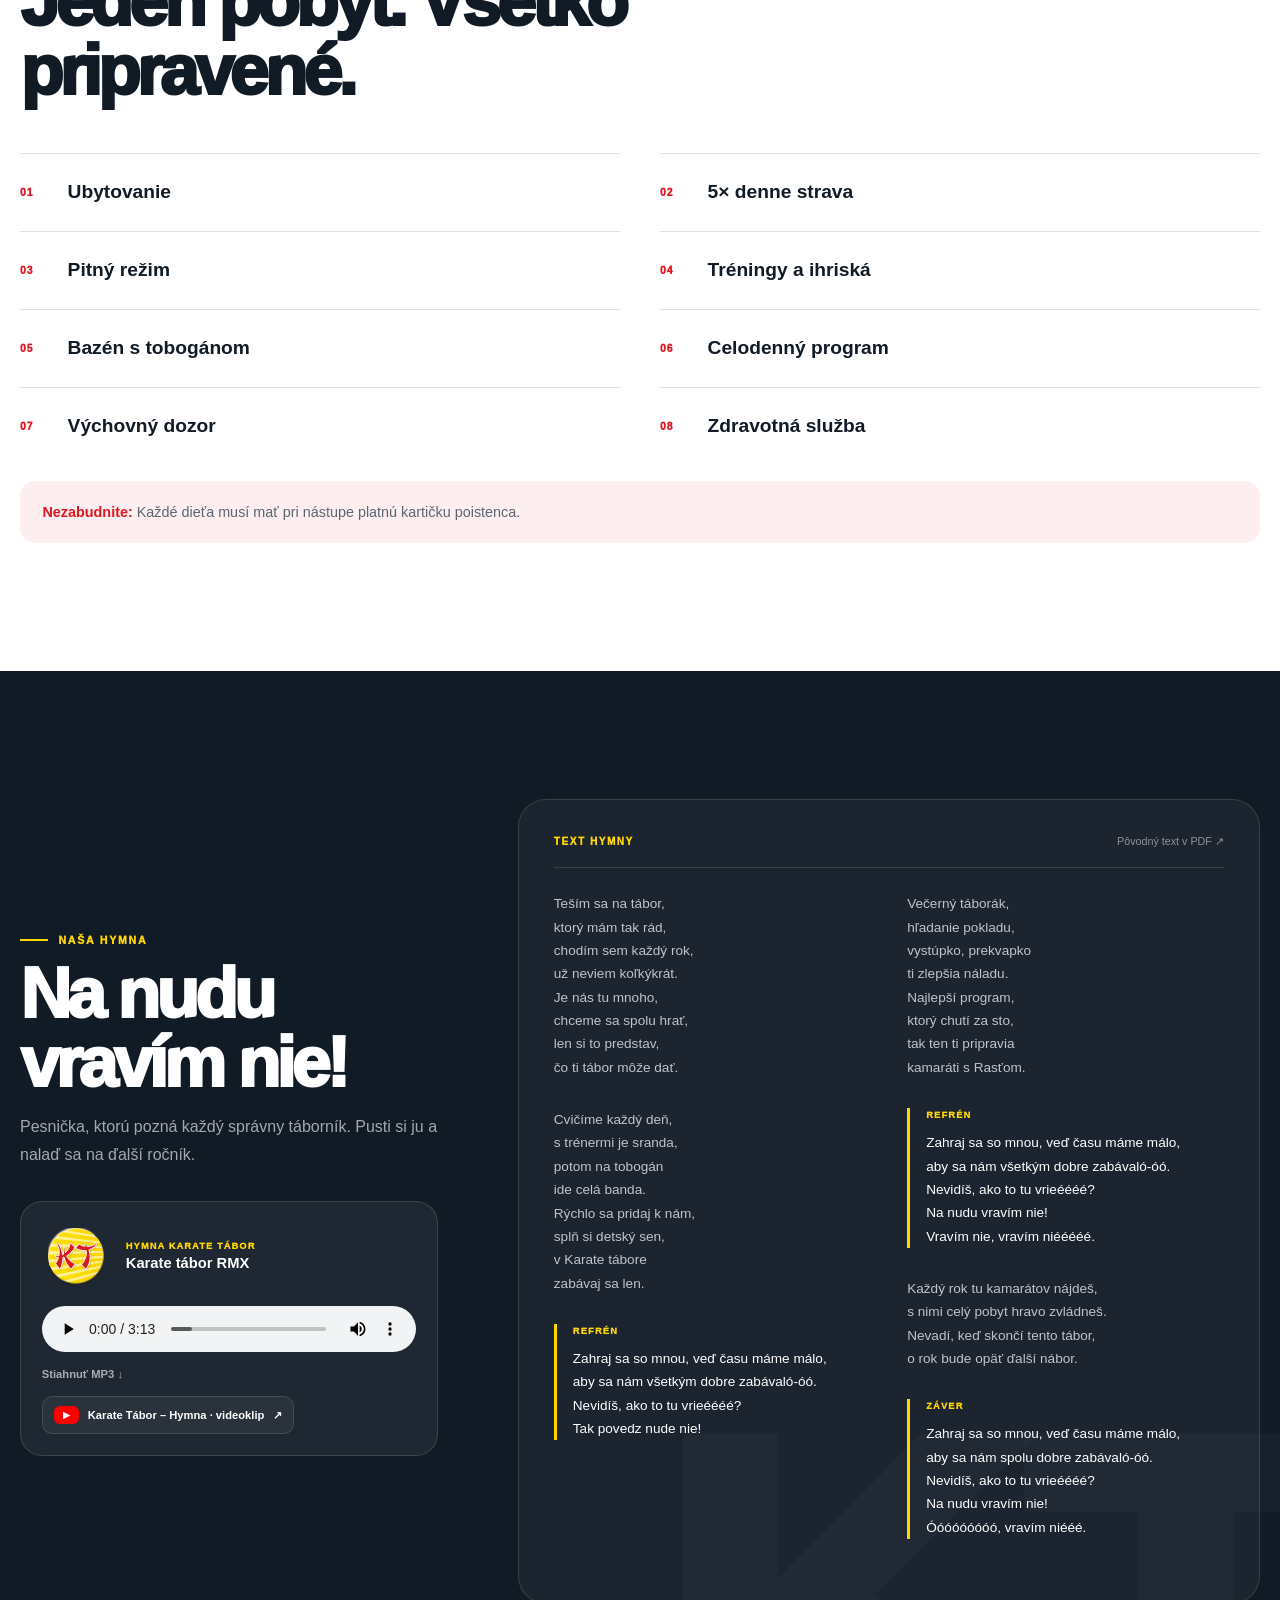
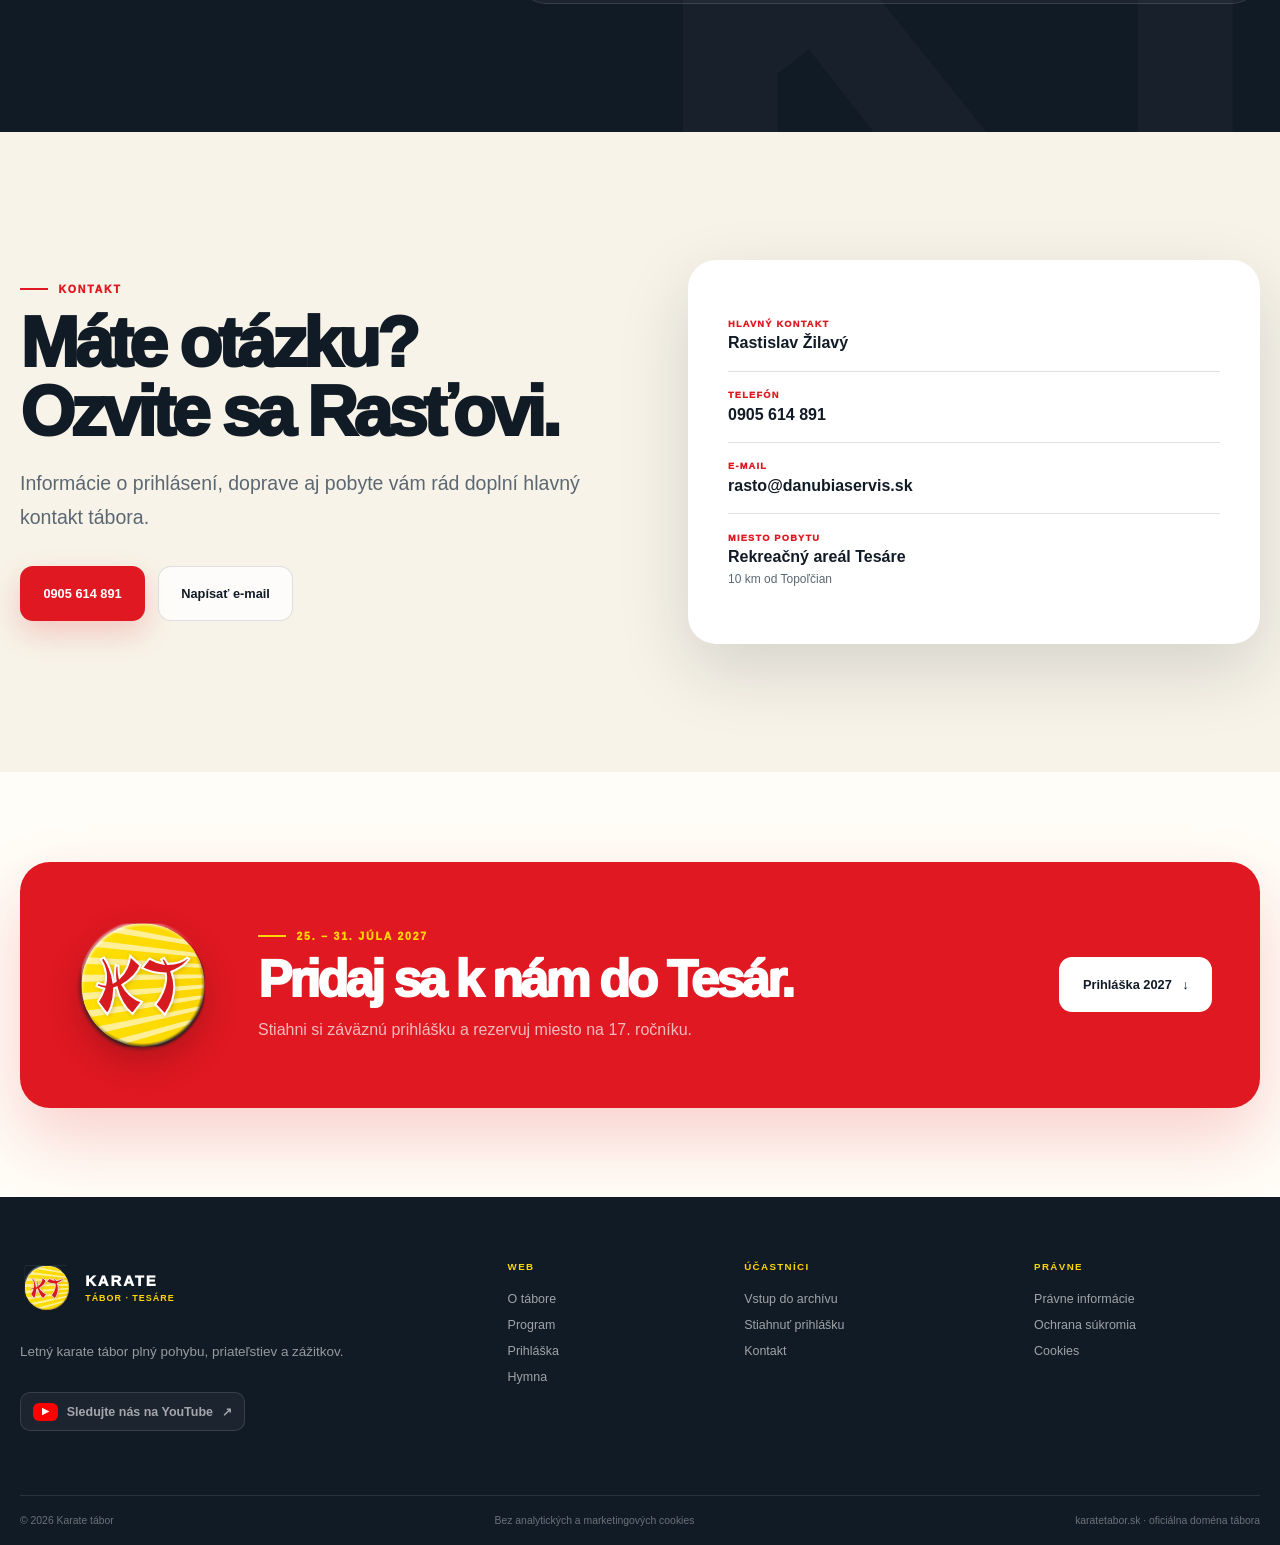
==== commit 8c137d6a: "Upraviť statický zoznam zahrnutých služieb" ====
--- a/index.html
+++ b/index.html
@@ -127,7 +127,7 @@
         </div>
         <div class="included-wrap">
           <div class="section-heading reveal"><p class="eyebrow"><span></span>V cene je zahrnuté</p><h2>Jeden pobyt. Všetko pripravené.</h2></div>
-          <ul class="included-list reveal"><li><span>01</span>Ubytovanie</li><li><span>02</span>5× denne strava</li><li><span>03</span>Pitný režim</li><li><span>04</span>Tréningy a ihriská</li><li><span>05</span>Bazén s tobogánom</li><li><span>06</span>Celodenný program</li><li><span>07</span>Výchovný dozor</li><li><span>08</span>Zdravotná služba</li></ul>
+          <ul class="included-list included-list-static reveal"><li><span>01</span>Ubytovanie</li><li><span>02</span>5× denne strava</li><li><span>03</span>Pitný režim</li><li><span>04</span>Tréningy a ihriská</li><li><span>05</span>Bazén s tobogánom</li><li><span>06</span>Celodenný program</li><li><span>07</span>Výchovný dozor</li><li><span>08</span>Zdravotná služba</li></ul>
           <p class="insurance-note reveal"><strong>Nezabudnite:</strong> Každé dieťa musí mať pri nástupe platnú kartičku poistenca.</p>
         </div>
       </div>
--- a/style.css
+++ b/style.css
@@ -19,4 +19,5 @@
 @media(max-width:1080px){.menu-button{display:grid}.navigation{position:fixed;top:116px;right:0;left:0;display:grid;max-height:0;overflow:hidden;padding:0 20px;background:var(--paper);opacity:0;transition:.3s}.navigation.open{max-height:700px;padding-block:1rem 1.5rem;border-bottom:1px solid var(--line);opacity:1}.navigation>a:not(.button){padding:1rem .3rem;border-bottom:1px solid var(--line)}.navigation .nav-archive,.nav-cta{margin-left:0}.hero-grid{grid-template-columns:1fr;min-height:auto;gap:1rem}.hero-copy{padding-top:2rem}.hero-visual{min-height:0;padding-block:2.5rem}.scroll-cue{display:none}.about-grid{gap:3.5rem}.experience-grid{grid-template-columns:repeat(2,1fr)}.experience-featured{grid-row:span 2}.registration-grid{grid-template-columns:1fr}.application-card{min-height:600px}.anthem-grid{grid-template-columns:1fr;gap:3rem}.anthem-side{position:static}.archive-shell{gap:3rem}}
 @media(max-width:760px){.container{width:min(100% - 28px,1240px)}.section{padding-block:4.7rem}.topline p span{display:none}.topline-inner{min-height:34px}.site-header .header-inner{min-height:72px}.navigation{top:106px}.brand img{width:48px;height:48px}.hero{background:linear-gradient(180deg,var(--paper) 0 56%,#f3efe4 56%)}.hero-grid{padding-block:2.8rem}.hero h1{font-size:clamp(4rem,19vw,6rem)}.hero-visual{padding-block:1.5rem .5rem}.hero-wordmark{width:100%;border-radius:18px}.hero-facts{grid-template-columns:1fr 1fr}.hero-facts div:last-child{display:none}.organizers-inner{align-items:flex-start;flex-direction:column;gap:.4rem;padding-block:1rem;text-align:left}.organizers span{display:block}.split-heading,.about-grid,.contact-grid,.final-card,.footer-grid,.archive-shell{grid-template-columns:1fr}.split-heading{gap:1.5rem}.about-grid{gap:3rem}.portrait-card{width:min(88%,480px)}.experience-grid{grid-template-columns:1fr}.experience{min-height:260px}.safety-strip{grid-template-columns:1fr}.application-card{grid-template-columns:.8fr 1.2fr;min-height:530px}.included-list{grid-template-columns:1fr 1fr}.lyrics-columns{grid-template-columns:1fr}.contact-grid{gap:3rem}.final-card{text-align:center}.final-card>img{margin:auto}.final-card .button{justify-self:center}.footer-grid{gap:2.4rem}.archive-shell{gap:2.5rem}.archive-intro{text-align:center}.archive-intro>img{margin:auto}.archive-back{justify-content:center}}
 @media(max-width:520px){.hero h1{font-size:clamp(3.7rem,20vw,5rem)}.button-row,.contact-actions{display:grid}.hero-visual{padding-top:1rem}.hero-facts{grid-template-columns:1fr;gap:1rem}.hero-facts div+div{padding:1rem 0 0;border-top:1px solid var(--line);border-left:0}.portrait-card figcaption{right:-10px}.application-card{grid-template-columns:1fr;min-height:0}.application-preview{height:310px}.application-copy{padding:1.5rem}.included-list{grid-template-columns:1fr}.lyrics{padding:1.2rem}.lyrics-heading{align-items:flex-start;flex-direction:column}.final-card>img{width:120px}.footer-bottom{align-items:flex-start;flex-direction:column;gap:.6rem}.archive-main{padding-block:3rem}}
+.included-list-static{gap:0 2.5rem}.included-list-static li{min-height:78px;grid-template-columns:34px 1fr;gap:.85rem;padding:1rem 0;border:0;border-top:1px solid var(--line);border-radius:0;background:transparent;box-shadow:none;cursor:default}.included-list-static span{display:block;width:auto;height:auto;border-radius:0;background:transparent;font-size:.65rem;letter-spacing:.1em}
 @media(prefers-reduced-motion:reduce){html{scroll-behavior:auto}.reveal{opacity:1;transform:none;transition:none}*{animation-duration:.01ms!important;transition-duration:.01ms!important}}
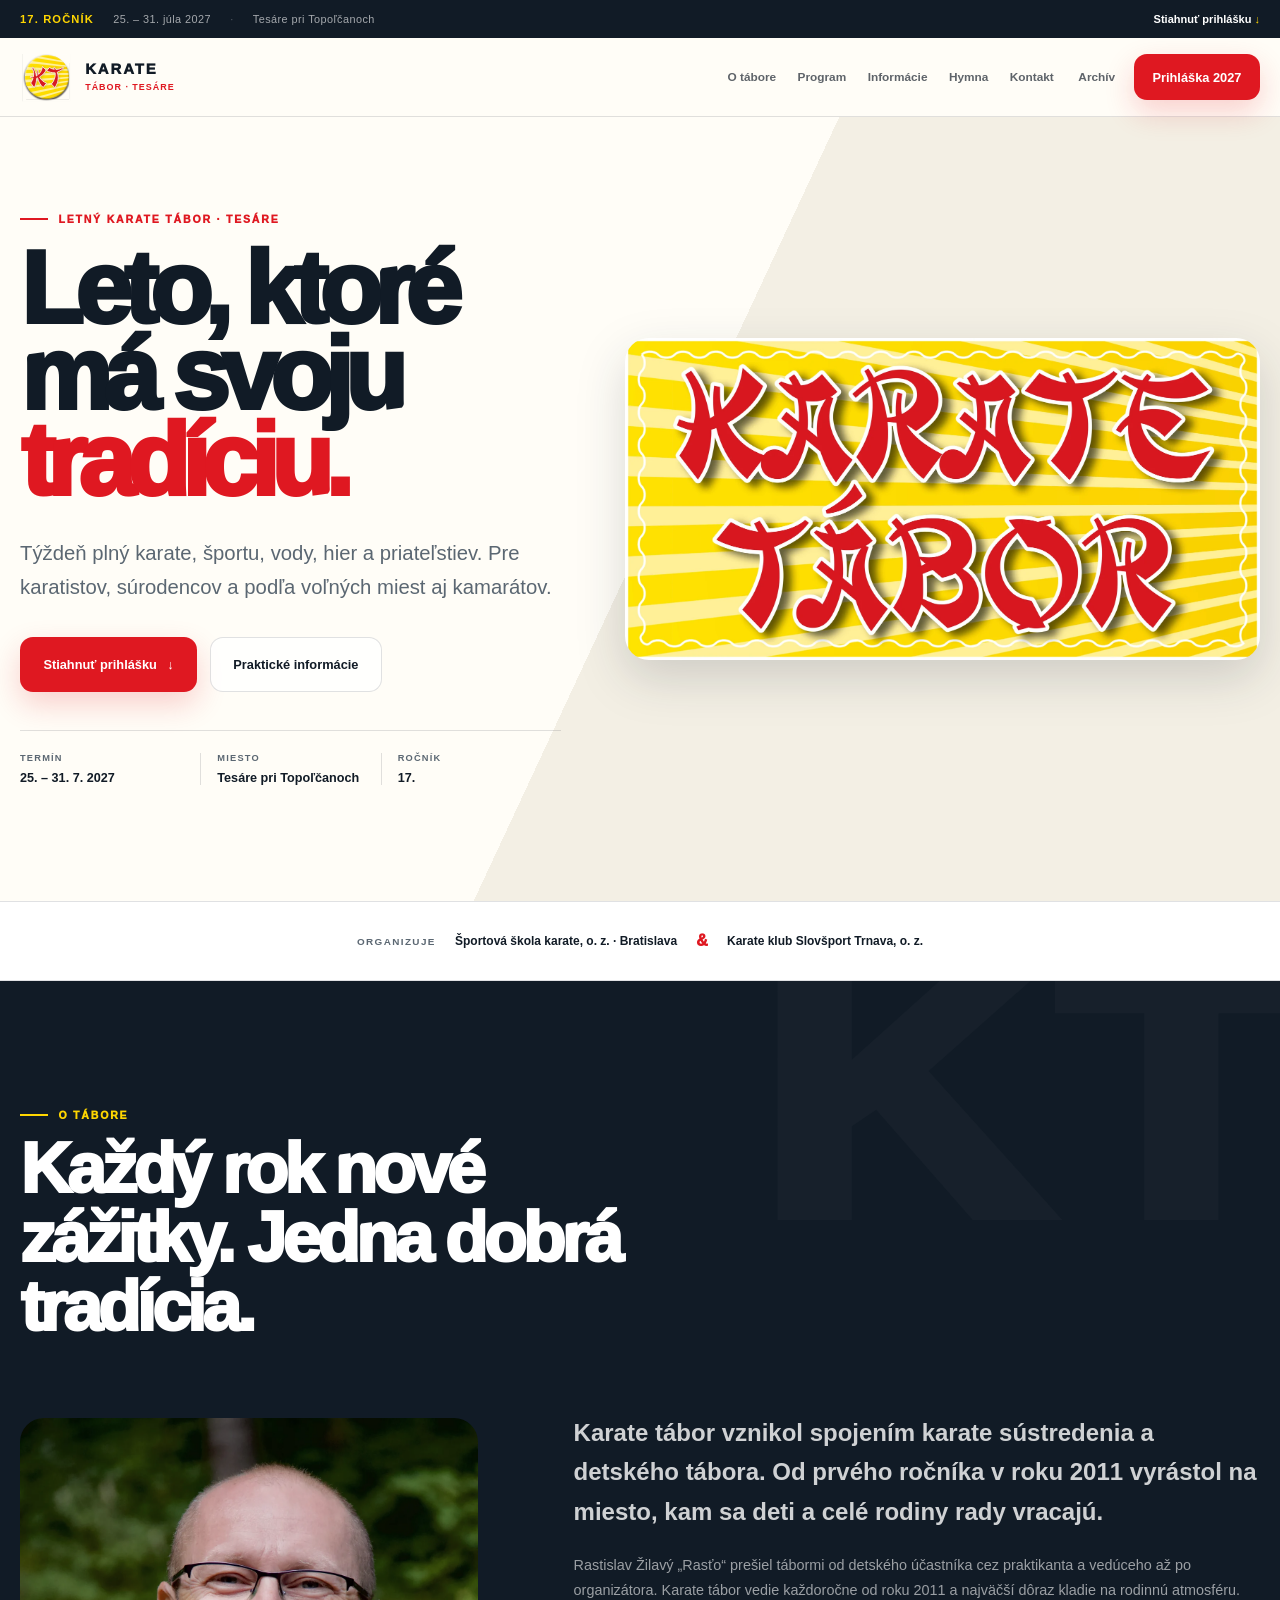
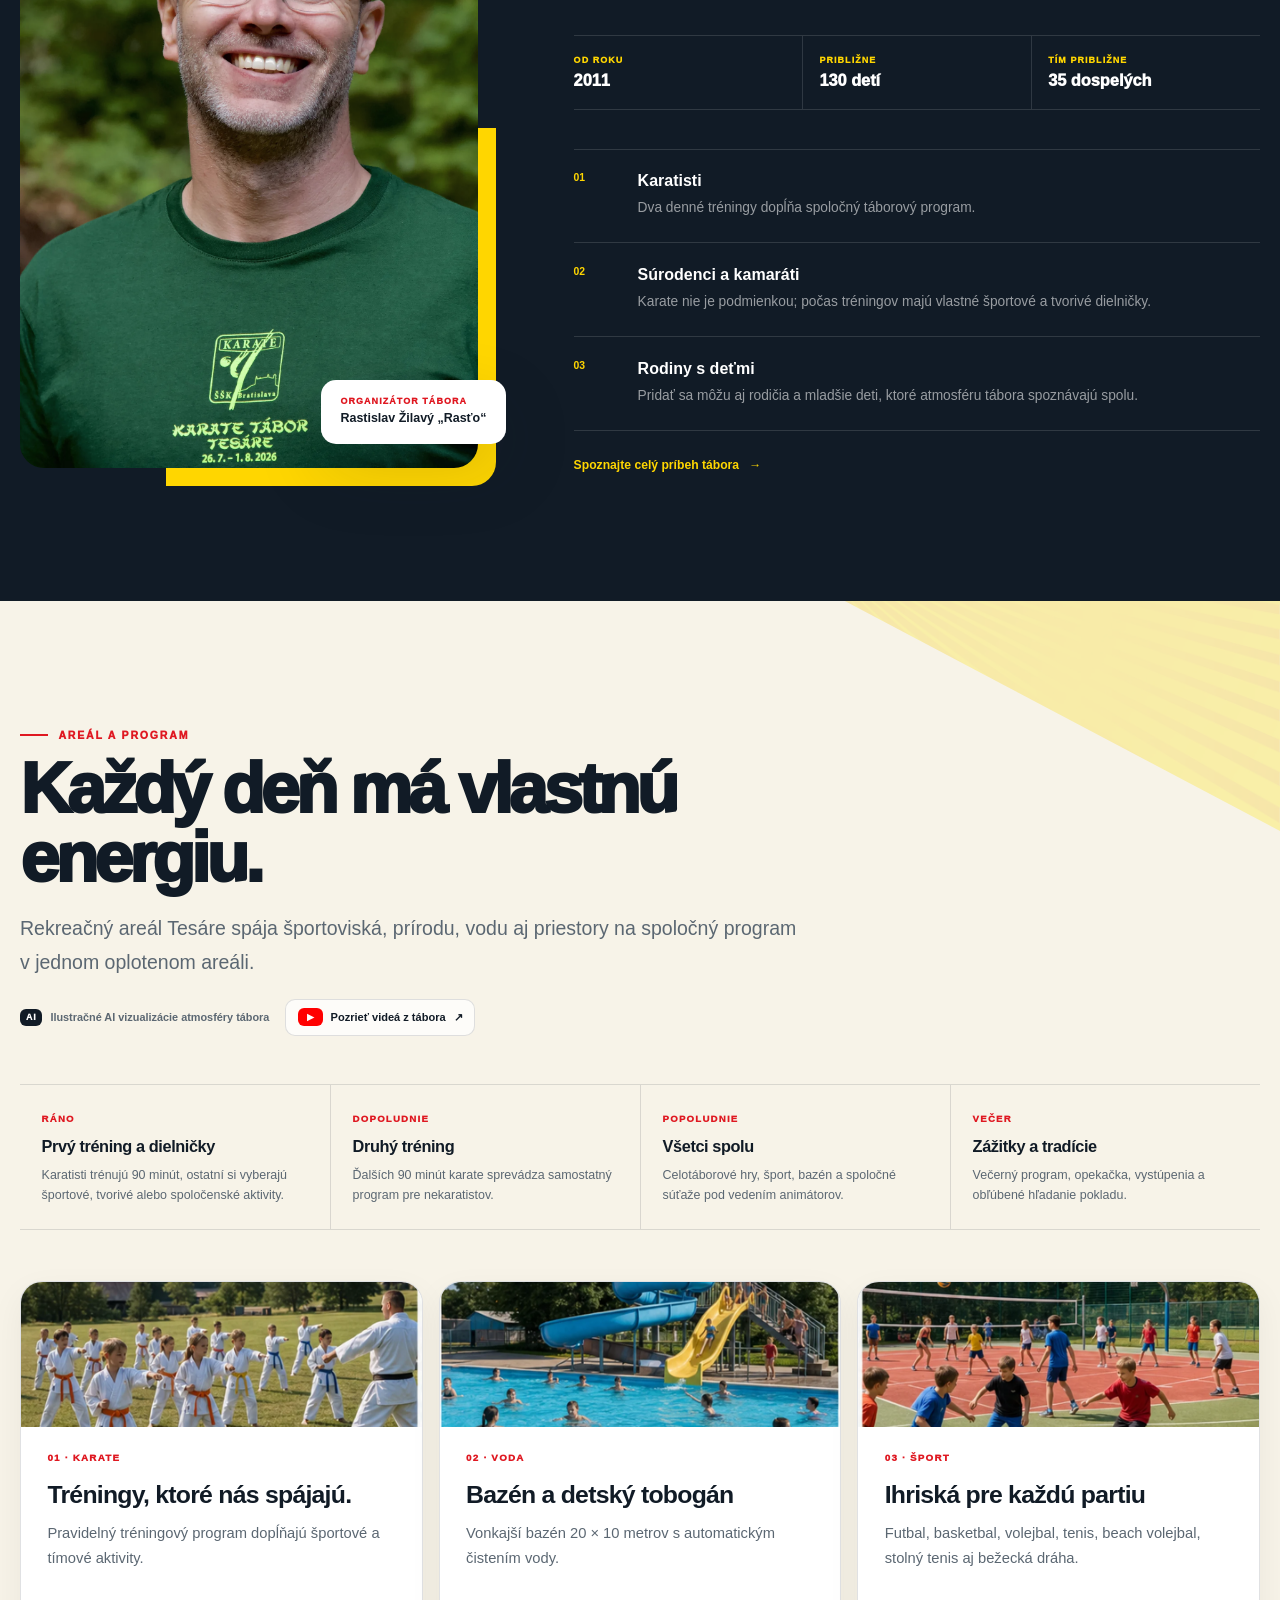
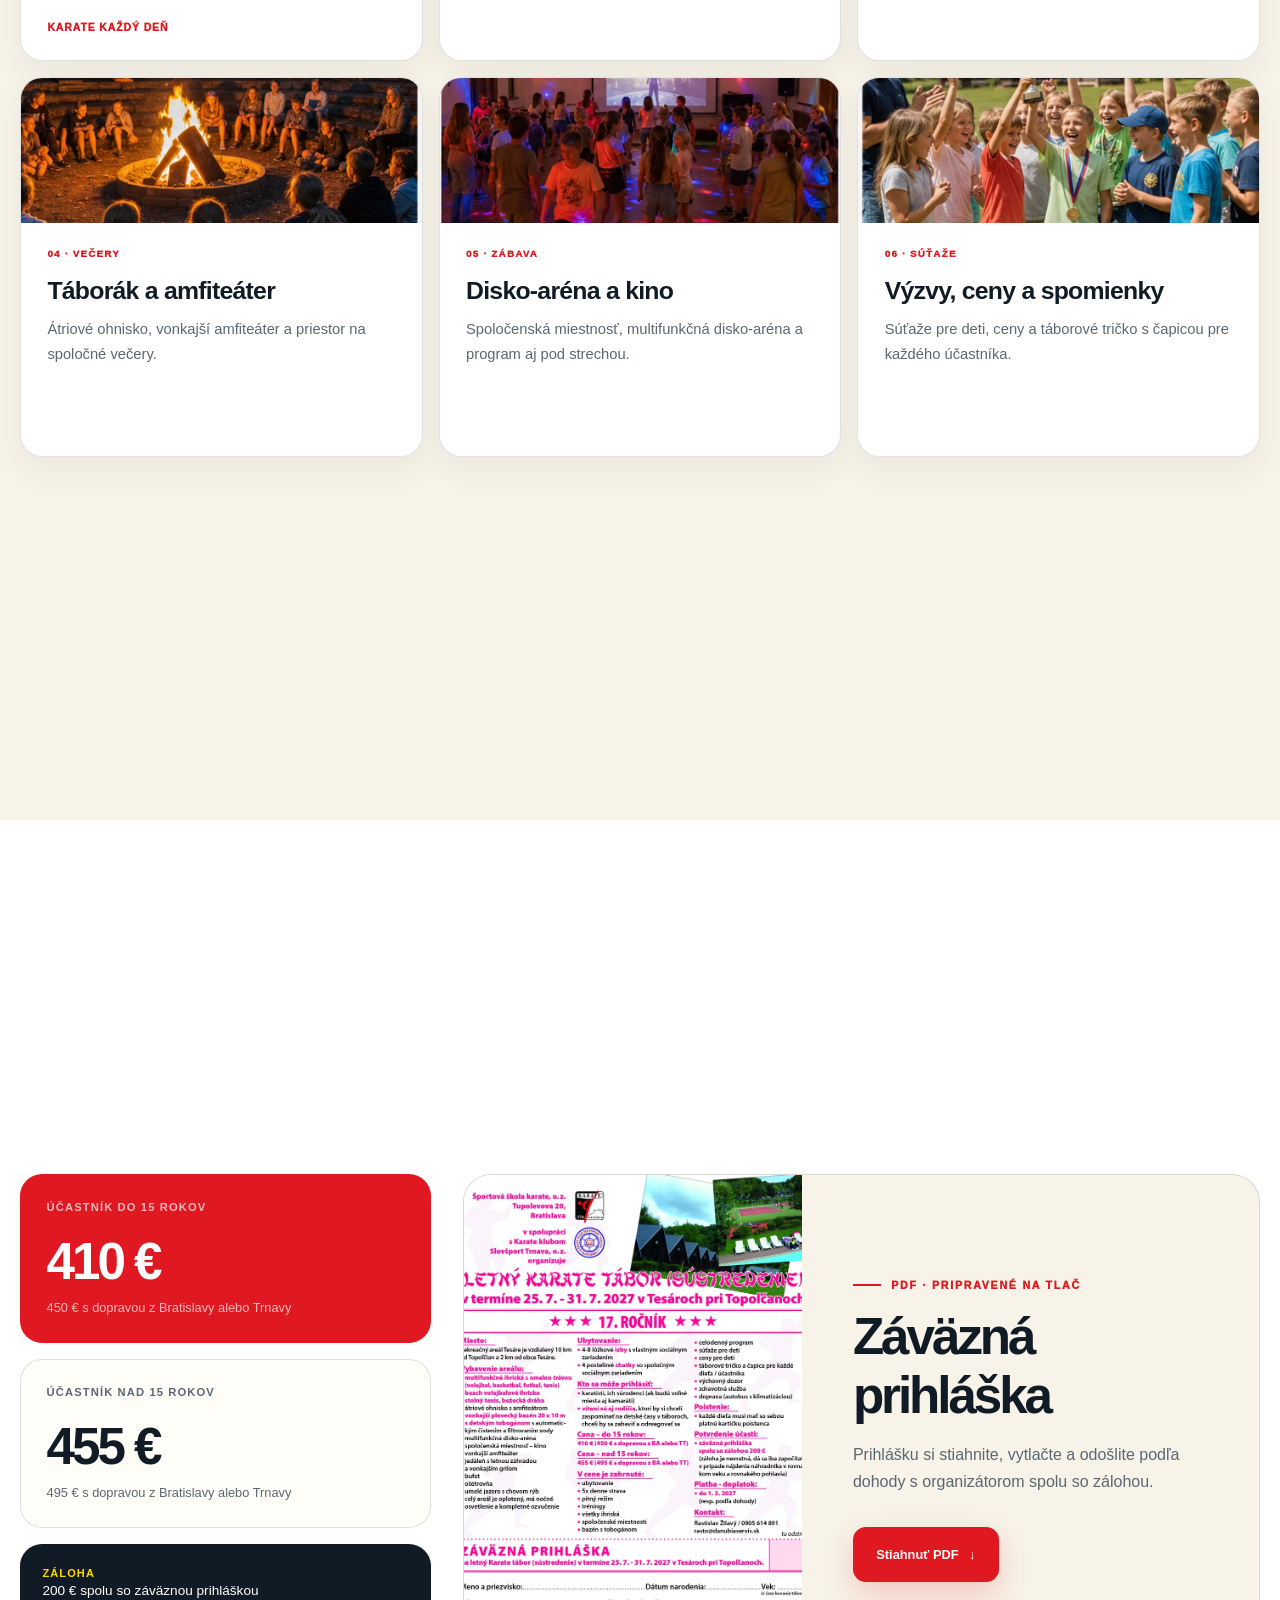
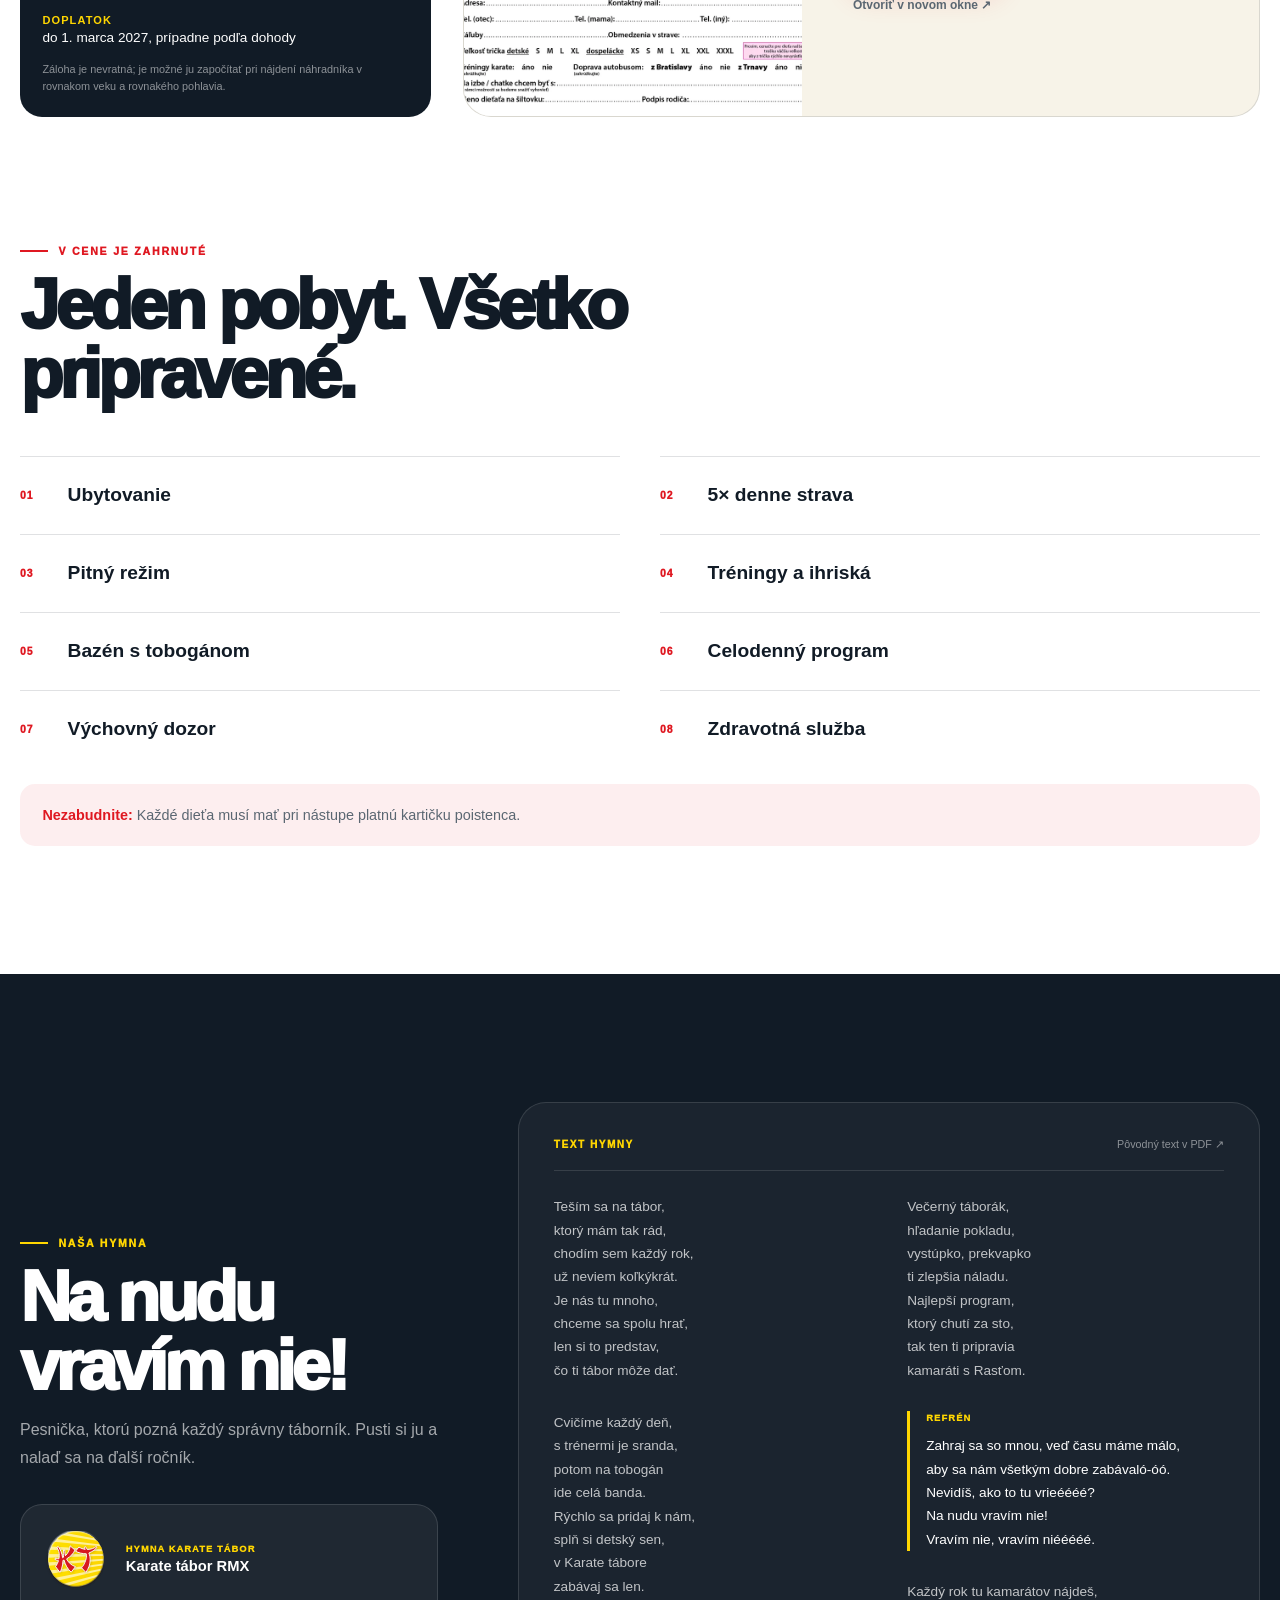
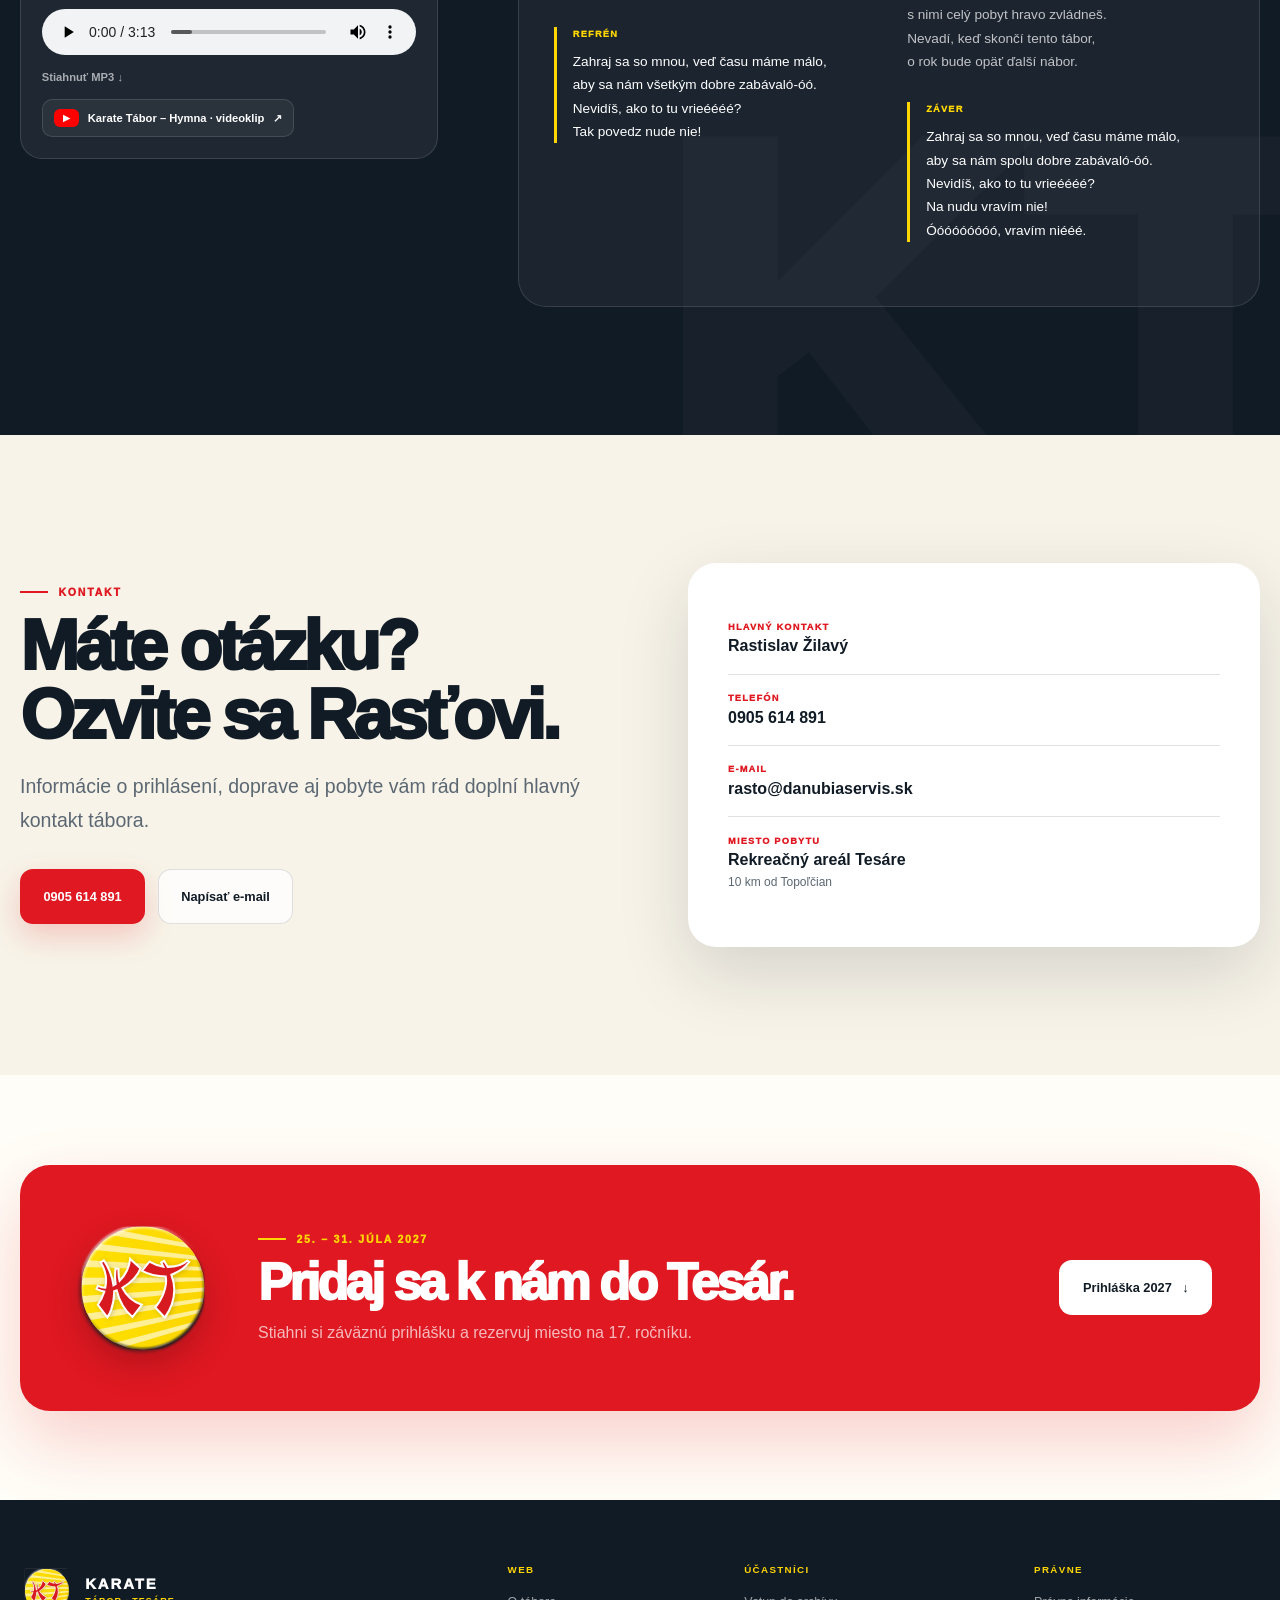
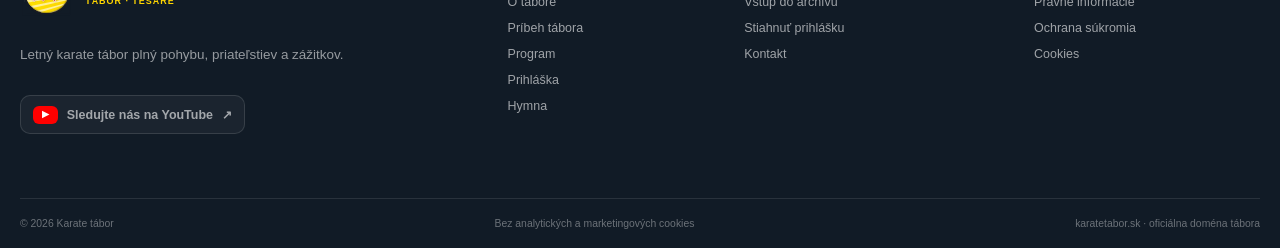
==== commit d2b2559e: "Doplniť príbeh a podrobný program tábora" ====
--- a/index.html
+++ b/index.html
@@ -79,12 +79,15 @@
             <figcaption><span>Organizátor tábora</span><strong>Rastislav Žilavý „Rasťo“</strong></figcaption>
           </figure>
           <div class="about-copy reveal">
-            <p class="big-copy">Tábor je určený karatistom a ich súrodencom. Ak zostanú voľné miesta, radi privítame aj kamarátov. Pridať sa môžu aj rodičia, ktorí si chcú oddýchnuť, zabaviť sa a zaspomínať na táborové časy.</p>
+            <p class="big-copy">Karate tábor vznikol spojením karate sústredenia a detského tábora. Od prvého ročníka v roku 2011 vyrástol na miesto, kam sa deti a celé rodiny rady vracajú.</p>
+            <p class="about-leader">Rastislav Žilavý „Rasťo“ prešiel tábormi od detského účastníka cez praktikanta a vedúceho až po organizátora. Karate tábor vedie každoročne od roku 2011 a najväčší dôraz kladie na rodinnú atmosféru.</p>
+            <dl class="about-stats" aria-label="Karate tábor v číslach"><div><dt>Od roku</dt><dd>2011</dd></div><div><dt>Približne</dt><dd>130 detí</dd></div><div><dt>Tím približne</dt><dd>35 dospelých</dd></div></dl>
             <div class="about-points">
-              <article><b>01</b><div><h3>Primerané tréningy</h3><p>Každodenné karate v prostredí, kde má miesto sústredenie aj radosť z pohybu.</p></div></article>
-              <article><b>02</b><div><h3>Celodenný program</h3><p>Šport, súťaže, voda, spoločné večery a zážitky od rána do večera.</p></div></article>
-              <article><b>03</b><div><h3>Postarané o deti</h3><p>Výchovný dozor, zdravotná služba, päť jedál denne a pitný režim.</p></div></article>
+              <article><b>01</b><div><h3>Karatisti</h3><p>Dva denné tréningy dopĺňa spoločný táborový program.</p></div></article>
+              <article><b>02</b><div><h3>Súrodenci a kamaráti</h3><p>Karate nie je podmienkou; počas tréningov majú vlastné športové a tvorivé dielničky.</p></div></article>
+              <article><b>03</b><div><h3>Rodiny s deťmi</h3><p>Pridať sa môžu aj rodičia a mladšie deti, ktoré atmosféru tábora spoznávajú spolu.</p></div></article>
             </div>
+            <a class="story-link" href="o-tabore.html">Spoznajte celý príbeh tábora <span aria-hidden="true">→</span></a>
           </div>
         </div>
       </div>
@@ -93,6 +96,12 @@
     <section id="program" class="section program-section section-anchor">
       <div class="container">
         <div class="section-heading reveal"><p class="eyebrow"><span></span>Areál a program</p><h2>Každý deň má vlastnú energiu.</h2><p class="lead">Rekreačný areál Tesáre spája športoviská, prírodu, vodu aj priestory na spoločný program v jednom oplotenom areáli.</p><div class="program-meta"><p class="ai-note">Ilustračné AI vizualizácie atmosféry tábora</p><a class="program-youtube" href="https://www.youtube.com/@karatetabor" target="_blank" rel="noopener noreferrer"><span class="youtube-mark" aria-hidden="true">▶</span>Pozrieť videá z tábora <span aria-hidden="true">↗</span></a></div></div>
+        <div class="day-flow reveal" aria-label="Priebeh bežného dňa v tábore">
+          <article><span>Ráno</span><h3>Prvý tréning a dielničky</h3><p>Karatisti trénujú 90 minút, ostatní si vyberajú športové, tvorivé alebo spoločenské aktivity.</p></article>
+          <article><span>Dopoludnie</span><h3>Druhý tréning</h3><p>Ďalších 90 minút karate sprevádza samostatný program pre nekaratistov.</p></article>
+          <article><span>Popoludnie</span><h3>Všetci spolu</h3><p>Celotáborové hry, šport, bazén a spoločné súťaže pod vedením animátorov.</p></article>
+          <article><span>Večer</span><h3>Zážitky a tradície</h3><p>Večerný program, opekačka, vystúpenia a obľúbené hľadanie pokladu.</p></article>
+        </div>
         <div class="experience-grid">
           <article class="experience reveal"><img class="experience-photo" src="assets/images/program/program-1.webp" width="900" height="900" alt="Ilustračná AI vizualizácia tréningu karate" loading="lazy"><div class="experience-copy"><small>01 · KARATE</small><h3>Tréningy, ktoré nás spájajú.</h3><p>Pravidelný tréningový program dopĺňajú športové a tímové aktivity.</p><span>Karate každý deň</span></div></article>
           <article class="experience reveal"><img class="experience-photo" src="assets/images/program/program-2.webp" width="900" height="900" alt="Ilustračná AI vizualizácia bazéna a tobogánu" loading="lazy"><div class="experience-copy"><small>02 · VODA</small><h3>Bazén a detský tobogán</h3><p>Vonkajší bazén 20 × 10 metrov s automatickým čistením vody.</p></div></article>
@@ -106,6 +115,7 @@
           <p><strong>Ubytovanie</strong>4 – 8 lôžkové izby s vlastným sociálnym zariadením alebo 4-posteľové chatky.</p>
           <p><strong>Strava</strong>Päťkrát denne, pitný režim a jedáleň s letnou záhradou.</p>
         </div>
+        <div class="program-theme reveal"><span>Každý ročník je iný</span><p>Téma tábora sa každý rok mení. Indiáni, piráti, rozprávky, Vianoce či Halloween prinášajú nové hry, hostí a prekvapenia, na ktoré sa deti tešia.</p></div>
       </div>
     </section>
 
@@ -171,7 +181,7 @@
   <footer class="footer">
     <div class="container footer-grid">
       <div class="footer-brand"><a class="brand brand-light" href="#domov"><img src="assets/brand/kt-logo.svg" width="66" height="66" alt=""><span><strong>KARATE</strong><small>TÁBOR · TESÁRE</small></span></a><p>Letný karate tábor plný pohybu, priateľstiev a zážitkov.</p><a class="footer-social" href="https://www.youtube.com/@karatetabor" target="_blank" rel="noopener noreferrer"><span class="youtube-mark" aria-hidden="true">▶</span>Sledujte nás na YouTube <span aria-hidden="true">↗</span></a></div>
-      <div><h2>Web</h2><a href="#o-tabore">O tábore</a><a href="#program">Program</a><a href="#informacie">Prihláška</a><a href="#hymna">Hymna</a></div>
+      <div><h2>Web</h2><a href="#o-tabore">O tábore</a><a href="o-tabore.html">Príbeh tábora</a><a href="#program">Program</a><a href="#informacie">Prihláška</a><a href="#hymna">Hymna</a></div>
       <div><h2>Účastníci</h2><a href="archive.html">Vstup do archívu</a><a href="assets/documents/prihlaska-2027.pdf" download>Stiahnuť prihlášku</a><a href="mailto:rasto@danubiaservis.sk">Kontakt</a></div>
       <div><h2>Právne</h2><a href="pravne-informacie.html">Právne informácie</a><a href="ochrana-sukromia.html">Ochrana súkromia</a><a href="cookies.html">Cookies</a></div>
     </div>
--- a/style.css
+++ b/style.css
@@ -20,4 +20,9 @@
 @media(max-width:760px){.container{width:min(100% - 28px,1240px)}.section{padding-block:4.7rem}.topline p span{display:none}.topline-inner{min-height:34px}.site-header .header-inner{min-height:72px}.navigation{top:106px}.brand img{width:48px;height:48px}.hero{background:linear-gradient(180deg,var(--paper) 0 56%,#f3efe4 56%)}.hero-grid{padding-block:2.8rem}.hero h1{font-size:clamp(4rem,19vw,6rem)}.hero-visual{padding-block:1.5rem .5rem}.hero-wordmark{width:100%;border-radius:18px}.hero-facts{grid-template-columns:1fr 1fr}.hero-facts div:last-child{display:none}.organizers-inner{align-items:flex-start;flex-direction:column;gap:.4rem;padding-block:1rem;text-align:left}.organizers span{display:block}.split-heading,.about-grid,.contact-grid,.final-card,.footer-grid,.archive-shell{grid-template-columns:1fr}.split-heading{gap:1.5rem}.about-grid{gap:3rem}.portrait-card{width:min(88%,480px)}.experience-grid{grid-template-columns:1fr}.experience{min-height:260px}.safety-strip{grid-template-columns:1fr}.application-card{grid-template-columns:.8fr 1.2fr;min-height:530px}.included-list{grid-template-columns:1fr 1fr}.lyrics-columns{grid-template-columns:1fr}.contact-grid{gap:3rem}.final-card{text-align:center}.final-card>img{margin:auto}.final-card .button{justify-self:center}.footer-grid{gap:2.4rem}.archive-shell{gap:2.5rem}.archive-intro{text-align:center}.archive-intro>img{margin:auto}.archive-back{justify-content:center}}
 @media(max-width:520px){.hero h1{font-size:clamp(3.7rem,20vw,5rem)}.button-row,.contact-actions{display:grid}.hero-visual{padding-top:1rem}.hero-facts{grid-template-columns:1fr;gap:1rem}.hero-facts div+div{padding:1rem 0 0;border-top:1px solid var(--line);border-left:0}.portrait-card figcaption{right:-10px}.application-card{grid-template-columns:1fr;min-height:0}.application-preview{height:310px}.application-copy{padding:1.5rem}.included-list{grid-template-columns:1fr}.lyrics{padding:1.2rem}.lyrics-heading{align-items:flex-start;flex-direction:column}.final-card>img{width:120px}.footer-bottom{align-items:flex-start;flex-direction:column;gap:.6rem}.archive-main{padding-block:3rem}}
 .included-list-static{gap:0 2.5rem}.included-list-static li{min-height:78px;grid-template-columns:34px 1fr;gap:.85rem;padding:1rem 0;border:0;border-top:1px solid var(--line);border-radius:0;background:transparent;box-shadow:none;cursor:default}.included-list-static span{display:block;width:auto;height:auto;border-radius:0;background:transparent;font-size:.65rem;letter-spacing:.1em}
+.about-leader{margin:1.35rem 0 0;color:rgba(255,255,255,.58);font-size:.9rem;line-height:1.72}.about-stats{display:grid;grid-template-columns:repeat(3,1fr);margin:2rem 0 0;border-block:1px solid rgba(255,255,255,.13)}.about-stats div{display:grid;gap:.4rem;padding:1.2rem 1rem}.about-stats div:first-child{padding-left:0}.about-stats div+div{border-left:1px solid rgba(255,255,255,.13)}.about-stats dt{color:var(--sun);font-size:.56rem;font-weight:950;letter-spacing:.12em;text-transform:uppercase}.about-stats dd{margin:0;color:#fff;font-size:1.02rem;font-weight:950}.story-link{display:inline-flex;align-items:center;gap:.6rem;margin-top:1.7rem;color:var(--sun);font-size:.76rem;font-weight:900}.story-link:hover{color:#fff}.day-flow{display:grid;grid-template-columns:repeat(4,1fr);margin-top:3rem;border-block:1px solid var(--line)}.day-flow article{padding:1.45rem 1.35rem}.day-flow article+article{border-left:1px solid var(--line)}.day-flow span{color:var(--red);font-size:.6rem;font-weight:950;letter-spacing:.13em;text-transform:uppercase}.day-flow h3{margin:.7rem 0 .55rem;font-size:1.02rem;letter-spacing:-.025em}.day-flow p{margin:0;color:var(--slate);font-size:.78rem;line-height:1.62}.program-theme{display:grid;grid-template-columns:220px 1fr;align-items:start;gap:2rem;margin-top:1.6rem;padding-top:1.6rem;border-top:1px solid var(--line)}.program-theme span{color:var(--red);font-size:.65rem;font-weight:950;letter-spacing:.12em;text-transform:uppercase}.program-theme p{max-width:850px;margin:0;color:var(--slate);font-size:.87rem;line-height:1.68}
+.story-page{background:var(--paper)}.story-hero{position:relative;overflow:hidden;padding-block:clamp(5rem,9vw,8rem);background:var(--cream)}.story-hero:after{content:"KT";position:absolute;right:-5vw;bottom:-14vw;color:rgba(17,27,38,.035);font-size:35vw;font-weight:950;line-height:1;pointer-events:none}.story-hero-grid{position:relative;z-index:1;display:grid;grid-template-columns:1.05fr .95fr;align-items:center;gap:6rem}.story-hero-copy h1{max-width:780px;margin:1.2rem 0 1.5rem;font-size:clamp(4rem,7.2vw,7rem);font-weight:950;line-height:.88;letter-spacing:-.075em}.story-hero-copy>p:not(.eyebrow){max-width:690px;color:var(--slate);font-size:clamp(1.05rem,1.5vw,1.22rem);line-height:1.75}.text-arrow{display:inline-flex;margin-top:1.4rem;color:var(--red);font-size:.76rem;font-weight:900}.story-facts{display:grid;grid-template-columns:1fr 1fr;margin:0;overflow:hidden;border-radius:26px;background:var(--ink);color:#fff;box-shadow:var(--shadow)}.story-facts div{display:grid;min-height:160px;align-content:center;gap:.45rem;padding:1.7rem}.story-facts div:nth-child(even){border-left:1px solid rgba(255,255,255,.12)}.story-facts div:nth-child(n+3){border-top:1px solid rgba(255,255,255,.12)}.story-facts dt{color:var(--sun);font-size:.58rem;font-weight:950;letter-spacing:.12em;text-transform:uppercase}.story-facts dd{margin:0;font-size:clamp(1.7rem,3vw,2.45rem);font-weight:950;letter-spacing:-.05em}.story-facts span{color:rgba(255,255,255,.5);font-size:.7rem}.story-leader-section{background:#fff}.story-leader-grid{display:grid;grid-template-columns:.78fr 1.22fr;align-items:center;gap:7rem}.story-portrait{position:relative;margin:0}.story-portrait:before{content:"";position:absolute;right:-18px;bottom:-18px;width:72%;height:55%;border-radius:0 0 24px 0;background:var(--sun)}.story-portrait img{position:relative;z-index:1;width:100%;max-height:690px;border-radius:24px;object-fit:cover;object-position:center 25%}.story-portrait figcaption{position:absolute;z-index:2;right:-25px;bottom:28px;display:grid;gap:.3rem;padding:1rem 1.2rem;border-radius:15px;background:var(--ink);color:#fff;box-shadow:var(--shadow)}.story-portrait figcaption span{color:var(--sun);font-size:.56rem;font-weight:950;letter-spacing:.12em;text-transform:uppercase}.story-portrait figcaption strong{font-size:.82rem}.story-copy h2{margin:.85rem 0 1.6rem;font-size:clamp(2.7rem,5vw,5rem);line-height:.96;letter-spacing:-.06em}.story-copy>p:not(.eyebrow){color:var(--slate);font-size:.95rem;line-height:1.78}.story-copy .story-lead{color:var(--ink);font-size:clamp(1.05rem,1.6vw,1.22rem);font-weight:650}.story-origin-section{background:var(--paper)}.story-origin-grid,.story-theme-grid{display:grid;grid-template-columns:.85fr 1.15fr;align-items:start;gap:7rem}.story-prose{padding-top:.4rem;border-top:1px solid var(--line)}.story-prose p{margin:1.35rem 0 0;color:var(--slate);font-size:1rem;line-height:1.82}.story-audience-section{position:relative;overflow:hidden;background:var(--ink);color:#fff}.story-audience-section:after{content:"KT";position:absolute;right:-4vw;bottom:-12vw;color:rgba(255,255,255,.025);font-size:30vw;font-weight:950;line-height:1;pointer-events:none}.story-audience-section>.container{position:relative;z-index:1}.story-audience-section .section-heading{max-width:850px}.story-audience-section .lead{color:rgba(255,255,255,.6)}.story-audiences{display:grid;grid-template-columns:repeat(3,1fr);gap:3rem;margin-top:4rem}.story-audiences article{padding-top:1.4rem;border-top:1px solid rgba(255,255,255,.2)}.story-audiences span{color:var(--sun);font-size:.62rem;font-weight:950}.story-audiences h3{margin:1rem 0 .8rem;font-size:1.55rem}.story-audiences p{margin:0;color:rgba(255,255,255,.6);font-size:.88rem;line-height:1.72}.story-day-section{background:var(--cream)}.day-flow-story{margin-top:4rem;background:rgba(255,255,255,.5)}.story-theme-section{background:#fff}.theme-line{display:flex;flex-wrap:wrap;gap:.5rem 0!important;margin-top:2rem!important;color:var(--ink)!important;font-size:.72rem!important;font-weight:900;letter-spacing:.08em;text-transform:uppercase}.theme-line span+span:before{content:"·";margin-inline:.75rem;color:var(--red)}
+@media(max-width:1080px){.day-flow{grid-template-columns:1fr 1fr}.day-flow article:nth-child(odd){border-left:0}.day-flow article:nth-child(n+3){border-top:1px solid var(--line)}.story-hero-grid,.story-leader-grid,.story-origin-grid,.story-theme-grid{grid-template-columns:1fr;gap:3.5rem}.story-hero-copy{max-width:850px}.story-facts{grid-template-columns:repeat(4,1fr)}.story-facts div{min-height:135px}.story-facts div:nth-child(n){border-top:0}.story-facts div+div{border-left:1px solid rgba(255,255,255,.12)}.story-leader-grid{grid-template-columns:.75fr 1.25fr;gap:4rem}.story-origin-grid,.story-theme-grid{grid-template-columns:1fr 1fr;gap:4rem}}
+@media(max-width:760px){.about-stats{grid-template-columns:1fr}.about-stats div{padding:1rem 0}.about-stats div+div{border-top:1px solid rgba(255,255,255,.13);border-left:0}.day-flow{grid-template-columns:1fr}.day-flow article:nth-child(n){border-left:0}.day-flow article+article{border-top:1px solid var(--line)}.program-theme{grid-template-columns:1fr;gap:.7rem}.story-hero{padding-block:4rem}.story-hero-grid{gap:2.5rem}.story-hero-copy h1{font-size:clamp(3.7rem,17vw,5.2rem)}.story-facts{grid-template-columns:1fr 1fr}.story-facts div{min-height:125px;padding:1.25rem}.story-facts div:nth-child(n+3){border-top:1px solid rgba(255,255,255,.12)}.story-facts div:nth-child(odd){border-left:0}.story-leader-grid,.story-origin-grid,.story-theme-grid{grid-template-columns:1fr;gap:3rem}.story-portrait{width:min(88%,500px)}.story-audiences{grid-template-columns:1fr;gap:2rem}.story-day-section .split-heading{grid-template-columns:1fr}.story-day-section .split-heading>p{color:var(--slate)}}
+@media(max-width:520px){.story-facts{grid-template-columns:1fr}.story-facts div:nth-child(n){min-height:100px;border-top:1px solid rgba(255,255,255,.12);border-left:0}.story-facts div:first-child{border-top:0}.story-portrait{width:calc(100% - 12px)}.story-portrait figcaption{right:-12px}.story-audiences{margin-top:3rem}}
 @media(prefers-reduced-motion:reduce){html{scroll-behavior:auto}.reveal{opacity:1;transform:none;transition:none}*{animation-duration:.01ms!important;transition-duration:.01ms!important}}
